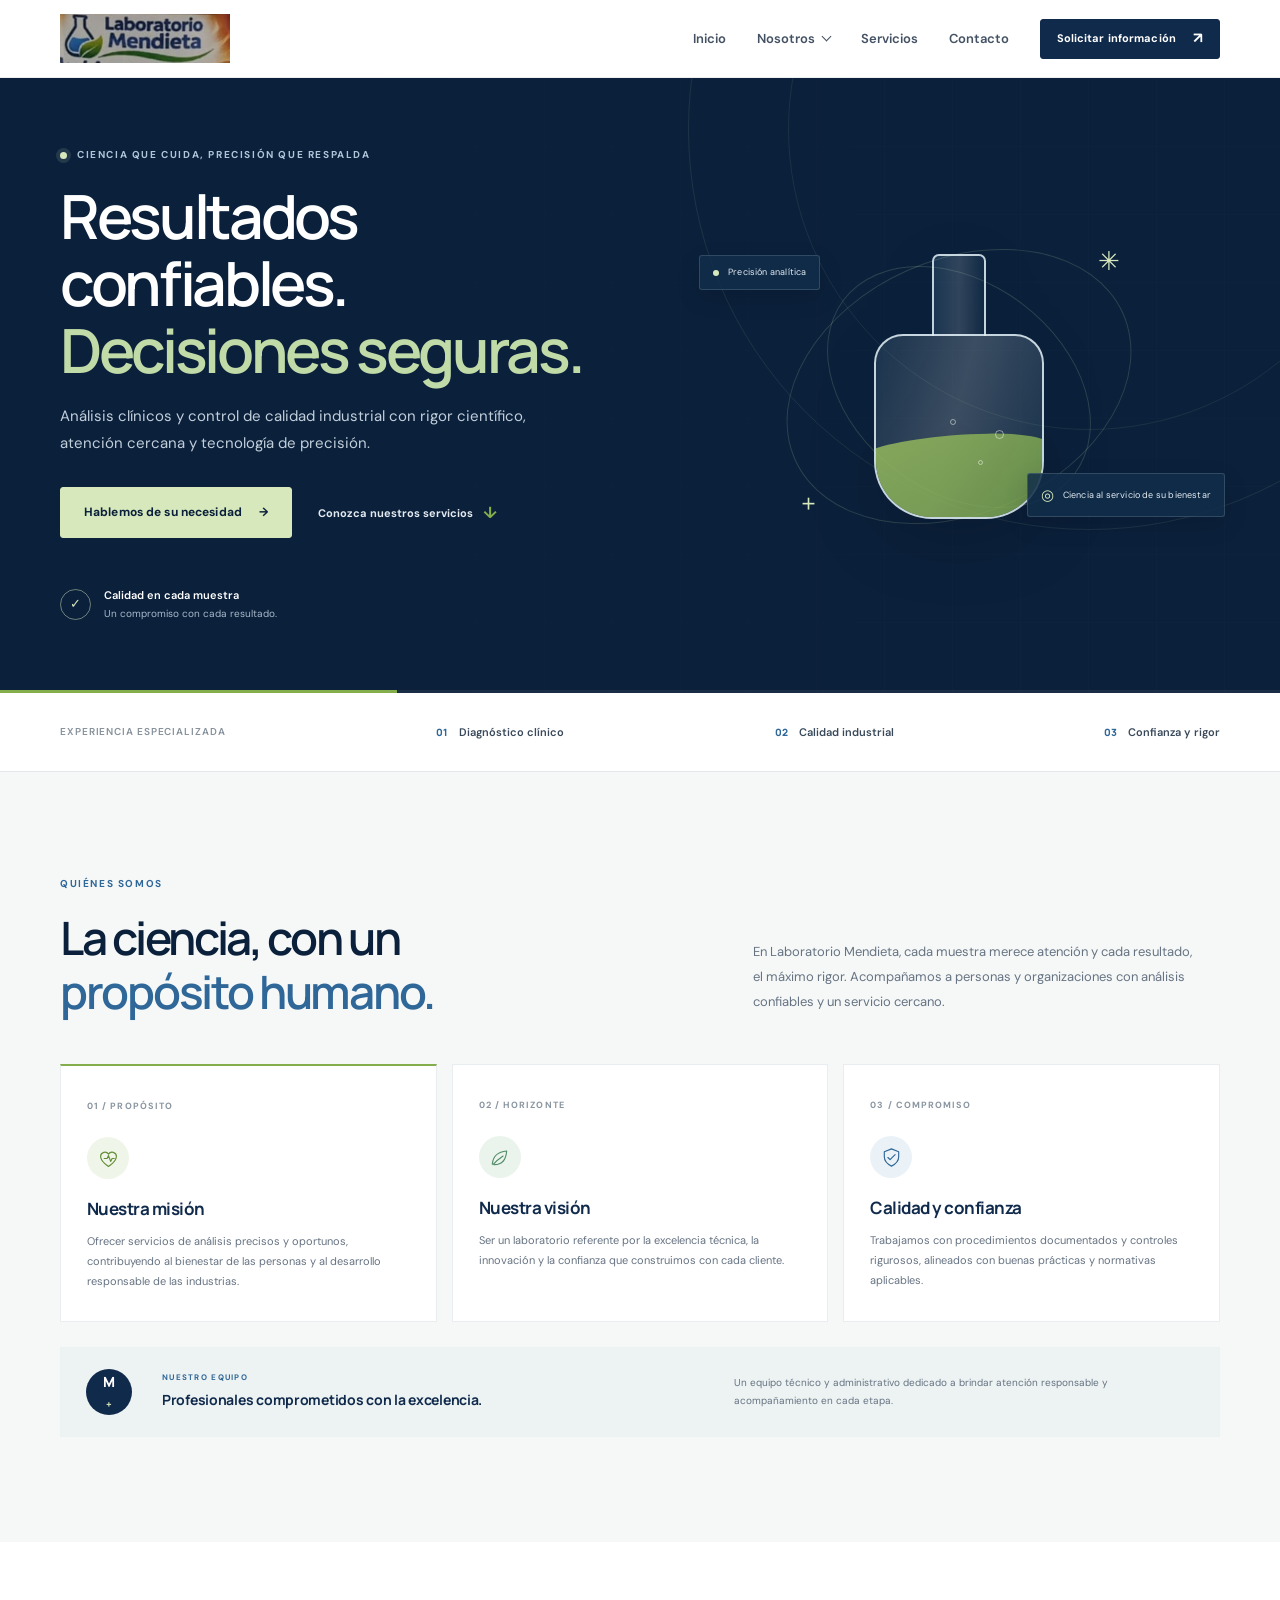
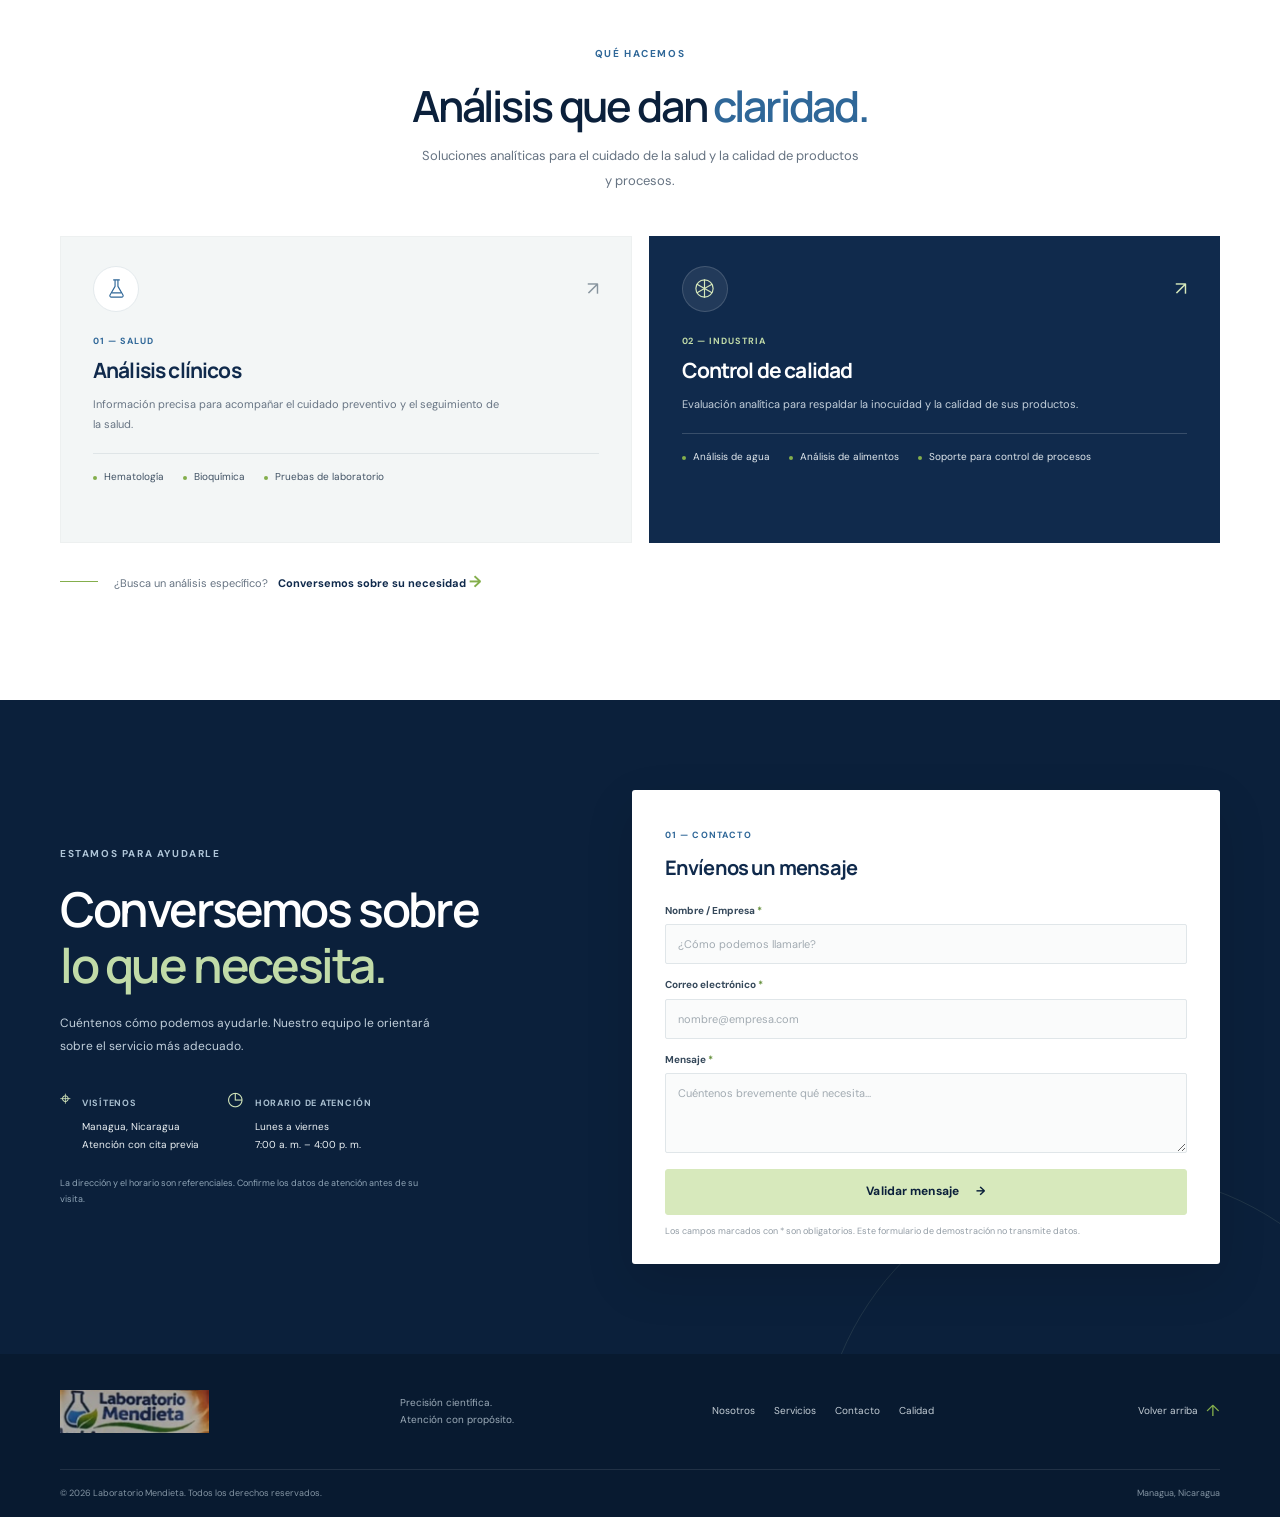
==== index.html @ 267856b9 "first commit" ====
<!doctype html>
<html lang="es">
<head>
  <meta charset="utf-8">
  <meta name="viewport" content="width=device-width, initial-scale=1">
  <meta name="theme-color" content="#102a4c">
  <meta name="description" content="Laboratorio Mendieta: análisis clínicos y control de calidad industrial con precisión, experiencia y compromiso.">
  <title>Laboratorio Mendieta | Precisión que inspira confianza</title>
  <link rel="preconnect" href="https://fonts.googleapis.com">
  <link rel="preconnect" href="https://fonts.gstatic.com" crossorigin>
  <link href="https://fonts.googleapis.com/css2?family=DM+Sans:wght@400;500;600;700&family=Manrope:wght@400;500;600;700;800&display=swap" rel="stylesheet">
  <link rel="stylesheet" href="styles.css">
  <script src="app.js" defer></script>
</head>
<body>
  <a class="skip-link" href="#contenido">Saltar al contenido</a>

  <header class="site-header">
    <div class="container header-inner">
      <a class="brand" href="#inicio" aria-label="Laboratorio Mendieta, ir al inicio">
        <img src="images/Logotipo.png" alt="Logotipo del Laboratorio Mendieta">
      </a>

      <button class="menu-toggle" type="button" aria-expanded="false" aria-controls="primary-navigation" aria-label="Abrir menú de navegación">
        <span></span><span></span><span></span>
      </button>

      <nav class="primary-navigation" id="primary-navigation" aria-label="Navegación principal">
        <a class="nav-link" href="#inicio">Inicio</a>
        <div class="nav-dropdown">
          <button class="nav-link dropdown-toggle" type="button" aria-expanded="false" aria-controls="about-menu">
            Nosotros <span class="chevron" aria-hidden="true"></span>
          </button>
          <div class="dropdown-menu" id="about-menu">
            <a href="#mision">Misión, visión y valores</a>
            <a href="#equipo">Autoridades y equipo</a>
            <a href="#especialidades">Especialidades y análisis</a>
            <a href="#calidad">Certificaciones y calidad</a>
          </div>
        </div>
        <a class="nav-link" href="#servicios">Servicios</a>
        <a class="nav-link" href="#contacto">Contacto</a>
        <a class="button button-small nav-cta" href="#contacto">Solicitar información <span aria-hidden="true">↗</span></a>
      </nav>
    </div>
  </header>

  <main id="contenido">
    <section class="hero" id="inicio" aria-labelledby="hero-title">
      <div class="hero-grid-pattern" aria-hidden="true"></div>
      <div class="container hero-layout">
        <div class="hero-copy">
          <p class="eyebrow eyebrow-light"><span class="eyebrow-dot"></span> Ciencia que cuida, precisión que respalda</p>
          <h1 id="hero-title">Resultados confiables.<br><span>Decisiones seguras.</span></h1>
          <p class="hero-description">Análisis clínicos y control de calidad industrial con rigor científico, atención cercana y tecnología de precisión.</p>
          <div class="hero-actions">
            <a class="button button-accent" href="#contacto">Hablemos de su necesidad <span aria-hidden="true">→</span></a>
            <a class="text-link text-link-light" href="#servicios">Conozca nuestros servicios <span aria-hidden="true">↓</span></a>
          </div>
          <div class="hero-proof">
            <span class="proof-mark" aria-hidden="true">✓</span>
            <p><strong>Calidad en cada muestra</strong><br>Un compromiso con cada resultado.</p>
          </div>
        </div>

        <div class="hero-visual" aria-label="Ilustración de análisis de laboratorio">
          <div class="visual-orbit orbit-one"></div>
          <div class="visual-orbit orbit-two"></div>
          <div class="visual-glass">
            <div class="glass-neck"></div>
            <div class="glass-body"><div class="glass-liquid"></div><span class="glass-bubble bubble-one"></span><span class="glass-bubble bubble-two"></span><span class="glass-bubble bubble-three"></span></div>
          </div>
          <div class="visual-spark spark-one">✳</div>
          <div class="visual-spark spark-two">+</div>
          <div class="visual-label label-top"><span class="label-dot"></span> Precisión analítica</div>
          <div class="visual-label label-bottom"><span class="label-icon">◎</span> Ciencia al servicio de su bienestar</div>
        </div>
      </div>
      <div class="hero-bottom-line" aria-hidden="true"><span></span></div>
    </section>

    <section class="trust-strip" aria-label="Áreas de experiencia">
      <div class="container trust-inner">
        <p>Experiencia especializada</p>
        <div><span class="trust-icon">01</span> Diagnóstico clínico</div>
        <div><span class="trust-icon">02</span> Calidad industrial</div>
        <div><span class="trust-icon">03</span> Confianza y rigor</div>
      </div>
    </section>

    <section class="section about-section" id="nosotros" aria-labelledby="about-title">
      <div class="container">
        <div class="section-heading heading-split">
          <div>
            <p class="eyebrow">Quiénes somos</p>
            <h2 id="about-title">La ciencia, con un<br><span class="text-blue">propósito humano.</span></h2>
          </div>
          <p class="section-intro">En Laboratorio Mendieta, cada muestra merece atención y cada resultado, el máximo rigor. Acompañamos a personas y organizaciones con análisis confiables y un servicio cercano.</p>
        </div>

        <div class="values-grid" id="mision">
          <article class="value-card value-card-featured">
            <span class="card-number">01 / PROPÓSITO</span>
            <div class="card-icon" aria-hidden="true"><svg viewBox="0 0 32 32"><path d="M16 27s-11-6.3-11-14a6 6 0 0 1 11-3 6 6 0 0 1 11 3c0 7.7-11 14-11 14Z"/><path d="M10 16h4l2-4 3 8 2-4h3"/></svg></div>
            <h3>Nuestra misión</h3>
            <p>Ofrecer servicios de análisis precisos y oportunos, contribuyendo al bienestar de las personas y al desarrollo responsable de las industrias.</p>
          </article>
          <article class="value-card">
            <span class="card-number">02 / HORIZONTE</span>
            <div class="card-icon icon-green" aria-hidden="true"><svg viewBox="0 0 32 32"><path d="M6 25c1-10 7-17 20-18-1 13-7 19-17 19"/><path d="M7 26c4-5 8-8 14-12"/></svg></div>
            <h3>Nuestra visión</h3>
            <p>Ser un laboratorio referente por la excelencia técnica, la innovación y la confianza que construimos con cada cliente.</p>
          </article>
          <article class="value-card" id="calidad">
            <span class="card-number">03 / COMPROMISO</span>
            <div class="card-icon icon-blue" aria-hidden="true"><svg viewBox="0 0 32 32"><path d="m16 4 10 4v7c0 6-4 10-10 13C10 25 6 21 6 15V8l10-4Z"/><path d="m11 16 3 3 7-7"/></svg></div>
            <h3>Calidad y confianza</h3>
            <p>Trabajamos con procedimientos documentados y controles rigurosos, alineados con buenas prácticas y normativas aplicables.</p>
          </article>
        </div>

        <div class="team-note" id="equipo">
          <div class="team-symbol" aria-hidden="true">M<span>+</span></div>
          <div>
            <p class="eyebrow">Nuestro equipo</p>
            <h3>Profesionales comprometidos con la excelencia.</h3>
          </div>
          <p>Un equipo técnico y administrativo dedicado a brindar atención responsable y acompañamiento en cada etapa.</p>
        </div>
      </div>
    </section>

    <section class="section services-section" id="servicios" aria-labelledby="services-title">
      <div class="container">
        <div class="section-heading heading-centered">
          <p class="eyebrow">Qué hacemos</p>
          <h2 id="services-title">Análisis que dan <span class="text-blue">claridad.</span></h2>
          <p class="section-intro">Soluciones analíticas para el cuidado de la salud y la calidad de productos y procesos.</p>
        </div>
        <div class="services-grid" id="especialidades">
          <article class="service-card">
            <div class="service-card-top"><span class="service-icon" aria-hidden="true"><svg viewBox="0 0 32 32"><path d="M12 4h8M14 4v9L7 25a2 2 0 0 0 2 3h14a2 2 0 0 0 2-3l-7-12V4"/><path d="M10 22h12"/></svg></span><span class="service-arrow" aria-hidden="true">↗</span></div>
            <p class="service-kicker">01 — Salud</p>
            <h3>Análisis clínicos</h3>
            <p>Información precisa para acompañar el cuidado preventivo y el seguimiento de la salud.</p>
            <ul><li>Hematología</li><li>Bioquímica</li><li>Pruebas de laboratorio</li></ul>
          </article>
          <article class="service-card service-card-dark">
            <div class="service-card-top"><span class="service-icon service-icon-light" aria-hidden="true"><svg viewBox="0 0 32 32"><path d="M16 4v24M5.6 10l20.8 12M5.6 22l20.8-12"/><circle cx="16" cy="16" r="12"/></svg></span><span class="service-arrow" aria-hidden="true">↗</span></div>
            <p class="service-kicker">02 — Industria</p>
            <h3>Control de calidad</h3>
            <p>Evaluación analítica para respaldar la inocuidad y la calidad de sus productos.</p>
            <ul><li>Análisis de agua</li><li>Análisis de alimentos</li><li>Soporte para control de procesos</li></ul>
          </article>
        </div>
        <div class="specialty-note">
          <span class="specialty-line"></span>
          <p>¿Busca un análisis específico? <a href="#contacto">Conversemos sobre su necesidad <span aria-hidden="true">→</span></a></p>
        </div>
      </div>
    </section>

    <section class="contact-section" id="contacto" aria-labelledby="contact-title">
      <div class="container contact-layout">
        <div class="contact-copy">
          <p class="eyebrow eyebrow-light">Estamos para ayudarle</p>
          <h2 id="contact-title">Conversemos sobre<br><span>lo que necesita.</span></h2>
          <p class="contact-lead">Cuéntenos cómo podemos ayudarle. Nuestro equipo le orientará sobre el servicio más adecuado.</p>
          <div class="contact-details">
            <div class="contact-detail">
              <span class="detail-icon" aria-hidden="true">⌖</span>
              <div><span class="detail-label">Visítenos</span><p>Managua, Nicaragua<br>Atención con cita previa</p></div>
            </div>
            <div class="contact-detail">
              <span class="detail-icon" aria-hidden="true">◷</span>
              <div><span class="detail-label">Horario de atención</span><p>Lunes a viernes<br>7:00 a. m. – 4:00 p. m.</p></div>
            </div>
          </div>
          <p class="contact-disclaimer">La dirección y el horario son referenciales. Confirme los datos de atención antes de su visita.</p>
        </div>

        <form class="contact-form" id="contact-form" novalidate>
          <div class="form-heading">
            <span>01 — CONTACTO</span>
            <h3>Envíenos un mensaje</h3>
          </div>
          <div class="form-field">
            <label for="name">Nombre / Empresa <span aria-hidden="true">*</span></label>
            <input id="name" name="name" type="text" autocomplete="name" placeholder="¿Cómo podemos llamarle?" required aria-describedby="name-error">
            <small class="field-error" id="name-error"></small>
          </div>
          <div class="form-field">
            <label for="email">Correo electrónico <span aria-hidden="true">*</span></label>
            <input id="email" name="email" type="email" autocomplete="email" placeholder="nombre@empresa.com" required aria-describedby="email-error">
            <small class="field-error" id="email-error"></small>
          </div>
          <div class="form-field">
            <label for="message">Mensaje <span aria-hidden="true">*</span></label>
            <textarea id="message" name="message" rows="3" placeholder="Cuéntenos brevemente qué necesita..." required aria-describedby="message-error"></textarea>
            <small class="field-error" id="message-error"></small>
          </div>
          <button class="button button-accent form-submit" type="submit">Validar mensaje <span aria-hidden="true">→</span></button>
          <p class="form-status" id="form-status" role="status" aria-live="polite"></p>
          <p class="form-note">Los campos marcados con * son obligatorios. Este formulario de demostración no transmite datos.</p>
        </form>
      </div>
    </section>
  </main>

  <footer class="site-footer">
    <div class="container footer-main">
      <a class="brand footer-brand" href="#inicio" aria-label="Laboratorio Mendieta, ir al inicio">
        <img src="images/Logotipo.png" alt="Laboratorio Mendieta">
      </a>
      <p>Precisión científica.<br>Atención con propósito.</p>
      <nav class="footer-links" aria-label="Enlaces secundarios">
        <a href="#nosotros">Nosotros</a>
        <a href="#servicios">Servicios</a>
        <a href="#contacto">Contacto</a>
        <a href="#calidad">Calidad</a>
      </nav>
      <a class="back-to-top" href="#inicio">Volver arriba <span aria-hidden="true">↑</span></a>
    </div>
    <div class="container footer-bottom">
      <span>© <span id="current-year">2026</span> Laboratorio Mendieta. Todos los derechos reservados.</span>
      <span>Managua, Nicaragua</span>
    </div>
  </footer>
</body>
</html>
---- styles.css ----
:root {
  color-scheme: light;
  --navy: #102a4c;
  --navy-deep: #0b203b;
  --blue: #2f6798;
  --blue-light: #eaf2f8;
  --green: #84ae4c;
  --green-light: #d7e9bc;
  --ink: #1d2b3a;
  --muted: #667382;
  --line: #e1e7eb;
  --paper: #ffffff;
  --off-white: #f6f8f8;
  --font-body: "DM Sans", sans-serif;
  --font-heading: "Manrope", sans-serif;
  --container: 1160px;
}

* { box-sizing: border-box; }
html { scroll-behavior: smooth; scroll-padding-top: 88px; }
body { margin: 0; color: var(--ink); background: var(--paper); font-family: var(--font-body); font-size: 15px; line-height: 1.65; -webkit-font-smoothing: antialiased; }
button, input, textarea { font: inherit; }
a { color: inherit; text-decoration: none; }
button { color: inherit; }
::selection { color: var(--navy-deep); background: var(--green-light); }
.container { width: min(var(--container), calc(100% - 48px)); margin-inline: auto; }
.skip-link { position: fixed; z-index: 20; top: 10px; left: 10px; transform: translateY(-160%); padding: 10px 16px; color: white; background: var(--navy); border-radius: 4px; }
.skip-link:focus { transform: translateY(0); }

.site-header { position: sticky; z-index: 10; top: 0; height: 78px; background: rgba(255,255,255,.97); border-bottom: 1px solid rgba(16,42,76,.08); backdrop-filter: blur(12px); }
.header-inner { height: 100%; display: flex; align-items: center; justify-content: space-between; }
.brand { display: inline-flex; align-items: center; flex-shrink: 0; }
.brand img { display: block; width: auto; max-width: 230px; max-height: 49px; object-fit: contain; }
.primary-navigation { display: flex; align-items: center; gap: 31px; height: 100%; }
.nav-link { position: relative; display: inline-flex; align-items: center; gap: 8px; padding: 8px 0; border: 0; color: #435163; background: transparent; font-size: 13px; font-weight: 600; cursor: pointer; transition: color .2s ease; }
.nav-link:hover, .nav-link:focus-visible { color: var(--blue); }
.chevron { width: 7px; height: 7px; margin-top: -4px; border-right: 1px solid currentColor; border-bottom: 1px solid currentColor; transform: rotate(45deg); transition: transform .2s ease; }
.dropdown-toggle[aria-expanded="true"] .chevron { margin-top: 3px; transform: rotate(225deg); }
.nav-dropdown { position: relative; display: flex; align-items: center; height: 100%; }
.dropdown-menu { position: absolute; top: calc(100% - 7px); left: -20px; display: none; width: 250px; padding: 9px; background: white; border: 1px solid var(--line); border-radius: 7px; box-shadow: 0 16px 38px rgba(13,36,64,.13); }
.nav-dropdown.is-open .dropdown-menu { display: block; animation: dropdown-in .16s ease-out; }
.dropdown-menu a { display: block; padding: 10px 12px; color: #465668; font-size: 12px; border-radius: 4px; transition: color .18s ease, background .18s ease; }
.dropdown-menu a:hover, .dropdown-menu a:focus-visible { color: var(--navy); background: var(--blue-light); }
@keyframes dropdown-in { from { opacity: 0; transform: translateY(-5px); } to { opacity: 1; transform: translateY(0); } }
.button { display: inline-flex; align-items: center; justify-content: center; gap: 17px; min-height: 51px; padding: 0 23px; color: white; background: var(--navy); border: 1px solid var(--navy); border-radius: 3px; font-size: 12px; font-weight: 700; letter-spacing: .01em; transition: background .2s ease, border-color .2s ease, transform .2s ease; cursor: pointer; }
.button:hover { background: var(--blue); border-color: var(--blue); transform: translateY(-1px); }
.button-small { min-height: 40px; padding-inline: 16px; font-size: 11px; }
.button-small span { font-size: 15px; }
.button-accent { color: var(--navy-deep); background: var(--green-light); border-color: var(--green-light); }
.button-accent:hover { color: var(--navy-deep); background: #c5dda2; border-color: #c5dda2; }
.menu-toggle { display: none; }

.hero { position: relative; overflow: hidden; color: white; background: var(--navy-deep); }
.hero::before { position: absolute; top: -350px; right: -210px; width: 800px; height: 800px; border: 1px solid rgba(193,219,168,.10); border-radius: 50%; content: ""; }
.hero::after { position: absolute; top: -250px; right: -110px; width: 600px; height: 600px; border: 1px solid rgba(193,219,168,.09); border-radius: 50%; content: ""; }
.hero-grid-pattern { position: absolute; inset: 0; opacity: .18; background-image: linear-gradient(rgba(255,255,255,.06) 1px, transparent 1px), linear-gradient(90deg, rgba(255,255,255,.06) 1px, transparent 1px); background-size: 68px 68px; mask-image: linear-gradient(90deg, transparent, black 80%); }
.hero-layout { position: relative; z-index: 1; display: grid; grid-template-columns: 1.1fr .9fr; align-items: center; min-height: 572px; padding-block: 70px 67px; }
.hero-copy { max-width: 590px; padding-bottom: 4px; }
.eyebrow { display: flex; align-items: center; gap: 10px; margin: 0 0 20px; color: var(--blue); font-size: 10px; font-weight: 700; letter-spacing: .16em; line-height: 1.4; text-transform: uppercase; }
.eyebrow-light { color: #afc5d8; }
.eyebrow-dot { width: 7px; height: 7px; background: var(--green-light); border-radius: 50%; box-shadow: 0 0 0 4px rgba(215,233,188,.12); }
h1, h2, h3, p { margin-top: 0; }
h1, h2, h3 { font-family: var(--font-heading); }
.hero h1 { margin: 0 0 20px; font-size: clamp(40px, 5vw, 61px); font-weight: 600; letter-spacing: -.055em; line-height: 1.1; }
.hero h1 span { color: #c1dba8; }
.hero-description { max-width: 480px; margin: 0; color: #c1cfdb; font-size: 15px; line-height: 1.8; }
.hero-actions { display: flex; align-items: center; flex-wrap: wrap; gap: 26px; margin-top: 30px; }
.text-link { display: inline-flex; align-items: center; gap: 10px; font-size: 11px; font-weight: 700; }
.text-link-light { color: #e3eaf0; }
.text-link span, .specialty-note a span, .back-to-top span { color: var(--green); font-size: 16px; }
.hero-proof { display: flex; align-items: center; gap: 13px; margin-top: 48px; }
.proof-mark { display: grid; width: 31px; height: 31px; place-items: center; color: var(--green-light); border: 1px solid rgba(215,233,188,.48); border-radius: 50%; font-size: 13px; }
.hero-proof p { margin: 0; color: #a9bac9; font-size: 10px; line-height: 1.7; }
.hero-proof strong { color: white; font-size: 11px; font-weight: 600; }
.hero-visual { position: relative; display: grid; min-height: 405px; place-items: center; }
.visual-orbit { position: absolute; border: 1px solid rgba(193,219,168,.18); border-radius: 50%; transform: rotate(-24deg); }
.orbit-one { width: 360px; height: 255px; }
.orbit-two { width: 290px; height: 210px; transform: rotate(37deg); }
.visual-glass { position: relative; z-index: 1; display: flex; flex-direction: column; align-items: center; filter: drop-shadow(0 18px 34px rgba(0,0,0,.2)); }
.glass-neck { width: 54px; height: 82px; margin-bottom: -2px; border: 2px solid rgba(226,240,246,.85); border-bottom: 0; border-radius: 7px 7px 0 0; background: linear-gradient(90deg, rgba(101,157,191,.18), rgba(226,240,246,.18), rgba(101,157,191,.08)); }
.glass-body { position: relative; overflow: hidden; width: 170px; height: 185px; border: 2px solid rgba(226,240,246,.85); border-radius: 29px 29px 58px 58px; background: linear-gradient(105deg, rgba(141,194,214,.12), rgba(241,250,251,.21) 47%, rgba(114,174,197,.13)); }
.glass-liquid { position: absolute; right: -10px; bottom: -27px; left: -10px; height: 109px; background: linear-gradient(145deg, rgba(147,183,94,.88), rgba(121,165,73,.74)); border-radius: 48% 52% 0 0 / 12% 16% 0 0; transform: rotate(-5deg); }
.glass-bubble { position: absolute; z-index: 1; border: 1px solid rgba(244,251,242,.5); border-radius: 50%; }
.bubble-one { right: 38px; bottom: 78px; width: 9px; height: 9px; }
.bubble-two { right: 59px; bottom: 52px; width: 5px; height: 5px; }
.bubble-three { right: 86px; bottom: 92px; width: 6px; height: 6px; }
.visual-spark { position: absolute; z-index: 2; color: var(--green-light); font-family: var(--font-heading); }
.spark-one { top: 55px; right: 100px; font-size: 26px; }
.spark-two { bottom: 65px; left: 103px; font-size: 26px; }
.visual-label { position: absolute; z-index: 2; display: flex; align-items: center; gap: 9px; padding: 9px 13px; color: #e4edf3; background: rgba(18,46,74,.86); border: 1px solid rgba(214,231,236,.17); border-radius: 3px; font-size: 9px; letter-spacing: .02em; box-shadow: 0 8px 25px rgba(0,0,0,.12); }
.label-top { top: 71px; left: 1px; }
.label-bottom { right: -5px; bottom: 72px; }
.label-dot { width: 6px; height: 6px; background: var(--green-light); border-radius: 50%; }
.label-icon { color: var(--green-light); font-size: 15px; }
.hero-bottom-line { position: absolute; right: 0; bottom: 0; left: 0; height: 3px; background: rgba(255,255,255,.06); }
.hero-bottom-line span { display: block; width: 31%; height: 100%; background: var(--green); }

.trust-strip { background: white; border-bottom: 1px solid var(--line); }
.trust-inner { display: flex; align-items: center; justify-content: space-between; min-height: 78px; gap: 18px; }
.trust-inner > p { margin: 0; color: #86919b; font-size: 10px; font-weight: 600; letter-spacing: .09em; text-transform: uppercase; }
.trust-inner > div { display: flex; align-items: center; gap: 11px; color: #39495a; font-size: 11px; font-weight: 600; }
.trust-icon { color: var(--blue); font-family: var(--font-heading); font-size: 10px; font-weight: 800; }

.section { padding-block: 105px; }
.about-section { background: var(--off-white); }
.section-heading { margin-bottom: 44px; }
.heading-split { display: grid; grid-template-columns: 1fr .75fr; align-items: end; gap: 70px; }
.section-heading h2, .contact-copy h2 { margin: 0; color: var(--navy-deep); font-size: clamp(34px, 4vw, 46px); font-weight: 600; letter-spacing: -.05em; line-height: 1.18; }
.text-blue { color: var(--blue); }
.section-intro { max-width: 445px; margin: 0 0 5px; color: var(--muted); font-size: 13px; line-height: 1.9; }
.values-grid { display: grid; grid-template-columns: repeat(3, 1fr); gap: 15px; }
.value-card { min-height: 258px; padding: 26px 26px 25px; background: white; border: 1px solid #e8edef; transition: transform .2s ease, box-shadow .2s ease; }
.value-card:hover { transform: translateY(-4px); box-shadow: 0 15px 35px rgba(25,48,70,.07); }
.value-card-featured { border-top: 2px solid var(--green); }
.card-number { color: #8995a0; font-size: 9px; font-weight: 700; letter-spacing: .12em; }
.card-icon { display: grid; width: 42px; height: 42px; margin: 21px 0 16px; place-items: center; color: #638e36; background: #f0f5e9; border-radius: 50%; }
.card-icon svg, .service-icon svg { width: 23px; height: 23px; fill: none; stroke: currentColor; stroke-linecap: round; stroke-linejoin: round; stroke-width: 1.6; }
.icon-green { color: #528b68; background: #eaf4ed; }
.icon-blue { color: var(--blue); background: var(--blue-light); }
.value-card h3 { margin: 0 0 9px; color: var(--navy); font-size: 17px; font-weight: 700; letter-spacing: -.03em; }
.value-card p { margin: 0; color: var(--muted); font-size: 11px; line-height: 1.8; }
.team-note { display: grid; grid-template-columns: 55px 1.2fr 1fr; align-items: center; gap: 21px; margin-top: 25px; padding: 22px 26px; background: #edf2f2; }
.team-symbol { display: grid; width: 46px; height: 46px; place-items: center; color: white; background: var(--navy); border-radius: 50%; font-family: var(--font-heading); font-size: 14px; font-weight: 800; }
.team-symbol span { color: var(--green-light); font-size: 10px; }
.team-note .eyebrow { margin-bottom: 4px; font-size: 8px; }
.team-note h3 { margin: 0; color: var(--navy); font-size: 14px; font-weight: 700; letter-spacing: -.02em; }
.team-note > p { margin: 0; color: var(--muted); font-size: 10px; line-height: 1.75; }

.services-section { background: white; }
.heading-centered { margin-bottom: 42px; text-align: center; }
.heading-centered .eyebrow { justify-content: center; }
.heading-centered h2 { font-size: clamp(32px, 4vw, 43px); }
.heading-centered .section-intro { margin: 13px auto 0; }
.services-grid { display: grid; grid-template-columns: repeat(2, 1fr); gap: 17px; }
.service-card { min-height: 307px; padding: 29px 32px 27px; background: #f3f6f6; border: 1px solid #edf0f0; }
.service-card-dark { color: white; background: var(--navy); border-color: var(--navy); }
.service-card-top { display: flex; align-items: center; justify-content: space-between; }
.service-icon { display: grid; width: 46px; height: 46px; place-items: center; color: var(--blue); background: white; border: 1px solid #e4eaed; border-radius: 50%; }
.service-icon-light { color: var(--green-light); background: rgba(255,255,255,.08); border-color: rgba(255,255,255,.15); }
.service-arrow { color: #87949e; font-size: 19px; }
.service-card-dark .service-arrow { color: var(--green-light); }
.service-kicker { margin: 22px 0 5px; color: var(--blue); font-size: 9px; font-weight: 700; letter-spacing: .11em; text-transform: uppercase; }
.service-card-dark .service-kicker { color: #c1dba8; }
.service-card h3 { margin: 0 0 7px; color: var(--navy); font-size: 21px; font-weight: 700; letter-spacing: -.04em; }
.service-card-dark h3 { color: white; }
.service-card > p:not(.service-kicker) { max-width: 410px; margin: 0; color: #687584; font-size: 11px; line-height: 1.8; }
.service-card-dark > p:not(.service-kicker) { color: #c3cfda; }
.service-card ul { display: flex; flex-wrap: wrap; gap: 7px 19px; margin: 18px 0 0; padding: 15px 0 0; border-top: 1px solid #dfe5e7; list-style: none; }
.service-card-dark ul { border-color: rgba(255,255,255,.17); }
.service-card li { position: relative; padding-left: 11px; color: #415264; font-size: 10px; }
.service-card-dark li { color: #e1e8ed; }
.service-card li::before { position: absolute; top: 7px; left: 0; width: 4px; height: 4px; background: var(--green); border-radius: 50%; content: ""; }
.specialty-note { display: flex; align-items: center; gap: 16px; margin-top: 26px; }
.specialty-line { width: 38px; height: 1px; background: var(--green); }
.specialty-note p { margin: 0; color: var(--muted); font-size: 11px; }
.specialty-note a { margin-left: 7px; color: var(--navy); font-weight: 700; }

.contact-section { position: relative; overflow: hidden; padding-block: 90px; color: white; background: var(--navy-deep); }
.contact-section::after { position: absolute; right: -130px; bottom: -410px; width: 590px; height: 590px; border: 1px solid rgba(215,233,188,.1); border-radius: 50%; content: ""; }
.contact-layout { position: relative; z-index: 1; display: grid; grid-template-columns: .9fr 1.1fr; align-items: center; gap: 90px; }
.contact-copy h2 { color: white; font-size: clamp(35px, 4vw, 48px); }
.contact-copy h2 span { color: #c1dba8; }
.contact-lead { max-width: 390px; margin: 18px 0 31px; color: #c1cfdb; font-size: 12px; line-height: 1.9; }
.contact-details { display: flex; gap: 28px; }
.contact-detail { display: flex; align-items: flex-start; gap: 11px; }
.detail-icon { color: var(--green-light); font-size: 19px; line-height: 1; }
.detail-label { color: #a9bfd0; font-size: 9px; font-weight: 700; letter-spacing: .08em; text-transform: uppercase; }
.contact-detail p { margin: 5px 0 0; color: #edf2f5; font-size: 10px; line-height: 1.8; }
.contact-disclaimer { max-width: 370px; margin: 22px 0 0; color: #8fa4b6; font-size: 9px; line-height: 1.7; }
.contact-form { padding: 31px 33px 25px; color: var(--ink); background: white; border-radius: 3px; box-shadow: 0 18px 50px rgba(0,0,0,.12); }
.form-heading { margin-bottom: 19px; }
.form-heading > span { color: var(--blue); font-size: 9px; font-weight: 700; letter-spacing: .13em; }
.form-heading h3 { margin: 5px 0 0; color: var(--navy); font-size: 20px; font-weight: 700; letter-spacing: -.04em; }
.form-field { margin-bottom: 13px; }
.form-field label { display: block; margin-bottom: 5px; color: #35485a; font-size: 10px; font-weight: 700; }
.form-field label span { color: #628e38; }
.form-field input, .form-field textarea { display: block; width: 100%; padding: 10px 12px; color: var(--ink); background: #fafbfb; border: 1px solid #e0e6e9; border-radius: 2px; outline: none; font-size: 11px; transition: border-color .18s ease, box-shadow .18s ease; }
.form-field input { height: 40px; }
.form-field textarea { min-height: 80px; resize: vertical; }
.form-field input::placeholder, .form-field textarea::placeholder { color: #a2abb2; }
.form-field input:focus, .form-field textarea:focus { border-color: var(--blue); box-shadow: 0 0 0 3px rgba(47,103,152,.1); }
.form-field [aria-invalid="true"] { border-color: #b94a48; }
.field-error { display: block; min-height: 0; margin-top: 3px; color: #a53836; font-size: 10px; }
.field-error:not(:empty) { min-height: 14px; }
.form-submit { width: 100%; min-height: 46px; margin-top: 3px; }
.form-status { min-height: 0; margin: 0; color: #3e6e36; font-size: 11px; font-weight: 600; }
.form-status:not(:empty) { margin-top: 11px; }
.form-status.is-error { color: #a53836; }
.form-note { margin: 9px 0 0; color: #929ca5; font-size: 9px; line-height: 1.6; }

.site-footer { color: white; background: #081a30; }
.footer-main { display: grid; grid-template-columns: 1.1fr 1fr 1.4fr auto; align-items: center; gap: 24px; min-height: 115px; }
.footer-brand img { max-height: 43px; }
.footer-main > p { margin: 0; color: #9cabb8; font-size: 10px; line-height: 1.7; }
.footer-links { display: flex; flex-wrap: wrap; gap: 19px; }
.footer-links a, .back-to-top { color: #c3cdd5; font-size: 10px; transition: color .18s ease; }
.footer-links a:hover, .back-to-top:hover { color: white; }
.back-to-top { display: inline-flex; gap: 8px; align-items: center; white-space: nowrap; }
.footer-bottom { display: flex; align-items: center; justify-content: space-between; min-height: 48px; color: #8394a3; border-top: 1px solid rgba(255,255,255,.1); font-size: 9px; }

:focus-visible { outline: 2px solid var(--green); outline-offset: 4px; }

@media (max-width: 900px) {
  .container { width: min(var(--container), calc(100% - 40px)); }
  .primary-navigation { gap: 19px; }
  .hero-layout { grid-template-columns: 1.1fr .9fr; min-height: 525px; }
  .hero-visual { transform: scale(.88); }
  .contact-layout { gap: 45px; }
  .contact-details { flex-direction: column; gap: 17px; }
  .footer-main { grid-template-columns: 1fr 1fr 1.4fr; }
  .back-to-top { display: none; }
}

@media (max-width: 700px) {
  html { scroll-padding-top: 70px; }
  .container { width: calc(100% - 38px); }
  .site-header { height: 68px; }
  .brand img { max-width: 190px; max-height: 43px; }
  .menu-toggle { position: relative; z-index: 12; display: flex; width: 42px; height: 42px; flex-direction: column; align-items: center; justify-content: center; gap: 5px; padding: 0; background: white; border: 1px solid var(--line); border-radius: 3px; cursor: pointer; }
  .menu-toggle span { display: block; width: 18px; height: 2px; background: var(--navy); transition: transform .2s ease, opacity .2s ease; }
  .menu-toggle[aria-expanded="true"] span:first-child { transform: translateY(7px) rotate(45deg); }
  .menu-toggle[aria-expanded="true"] span:nth-child(2) { opacity: 0; }
  .menu-toggle[aria-expanded="true"] span:last-child { transform: translateY(-7px) rotate(-45deg); }
  .primary-navigation { position: absolute; top: 67px; right: 0; left: 0; display: flex; height: auto; max-height: 0; flex-direction: column; align-items: stretch; gap: 0; overflow: hidden; padding-inline: 20px; background: white; border-bottom: 0 solid var(--line); box-shadow: 0 18px 24px rgba(16,42,76,.08); visibility: hidden; transition: max-height .28s ease, padding .28s ease, visibility .28s ease; }
  .primary-navigation.is-open { max-height: 520px; padding-block: 11px 19px; border-bottom-width: 1px; visibility: visible; }
  .nav-link { width: 100%; min-height: 44px; justify-content: space-between; border-bottom: 1px solid #eff2f3; font-size: 13px; }
  .nav-dropdown { display: block; height: auto; }
  .dropdown-menu { position: static; width: 100%; padding: 4px 0 8px 13px; border: 0; border-radius: 0; box-shadow: none; }
  .dropdown-menu a { padding: 9px 11px; font-size: 12px; }
  .nav-cta { margin-top: 13px; }
  .hero-layout { grid-template-columns: 1fr; min-height: auto; padding-block: 67px 39px; }
  .hero-copy { max-width: none; }
  .hero h1 { font-size: clamp(39px, 10.3vw, 54px); }
  .hero-description { max-width: 440px; font-size: 13px; }
  .hero-actions { align-items: flex-start; gap: 18px; }
  .hero-proof { margin-top: 29px; }
  .hero-visual { min-height: 335px; margin-top: 1px; transform: scale(.83); }
  .label-top { left: 2%; }
  .label-bottom { right: 0; }
  .trust-inner { display: grid; grid-template-columns: 1fr 1fr; justify-content: start; gap: 17px 9px; padding-block: 19px; }
  .trust-inner > p { grid-column: 1 / -1; margin-bottom: 2px; }
  .trust-inner > div { gap: 8px; font-size: 10px; }
  .section { padding-block: 72px; }
  .heading-split { grid-template-columns: 1fr; gap: 16px; }
  .section-heading { margin-bottom: 29px; }
  .section-heading h2, .contact-copy h2 { font-size: 36px; }
  .section-intro { font-size: 12px; }
  .values-grid { grid-template-columns: 1fr; gap: 11px; }
  .value-card { min-height: 0; padding: 23px; }
  .card-icon { margin-block: 16px 13px; }
  .team-note { grid-template-columns: 48px 1fr; gap: 10px 15px; padding: 18px; }
  .team-note > p { grid-column: 2; }
  .services-grid { grid-template-columns: 1fr; gap: 12px; }
  .service-card { min-height: 0; padding: 24px; }
  .heading-centered { margin-bottom: 27px; }
  .heading-centered h2 { font-size: 34px; }
  .specialty-note { align-items: flex-start; gap: 10px; }
  .specialty-line { flex: 0 0 23px; margin-top: 10px; }
  .specialty-note p { font-size: 10px; }
  .specialty-note a { display: inline-block; margin: 4px 0 0; }
  .contact-section { padding-block: 68px; }
  .contact-layout { grid-template-columns: 1fr; gap: 31px; }
  .contact-lead { margin-block: 15px 23px; }
  .contact-details { flex-direction: row; flex-wrap: wrap; gap: 18px 26px; }
  .contact-form { padding: 25px 21px 20px; }
  .footer-main { grid-template-columns: 1fr 1fr; gap: 16px; padding-block: 25px; }
  .footer-links { grid-column: 1 / -1; gap: 16px; }
  .footer-bottom { align-items: flex-start; flex-direction: column; justify-content: center; gap: 3px; padding-block: 12px; }
}

@media (max-width: 380px) {
  .hero-actions { flex-direction: column; }
  .hero-actions .button { width: 100%; }
  .hero-visual { margin-inline: -15px; transform: scale(.75); }
  .contact-details { flex-direction: column; }
  .footer-main { grid-template-columns: 1fr; }
  .footer-links { grid-column: auto; }
}

@media (prefers-reduced-motion: reduce) {
  *, *::before, *::after { scroll-behavior: auto !important; animation-duration: .01ms !important; animation-iteration-count: 1 !important; transition-duration: .01ms !important; }
}
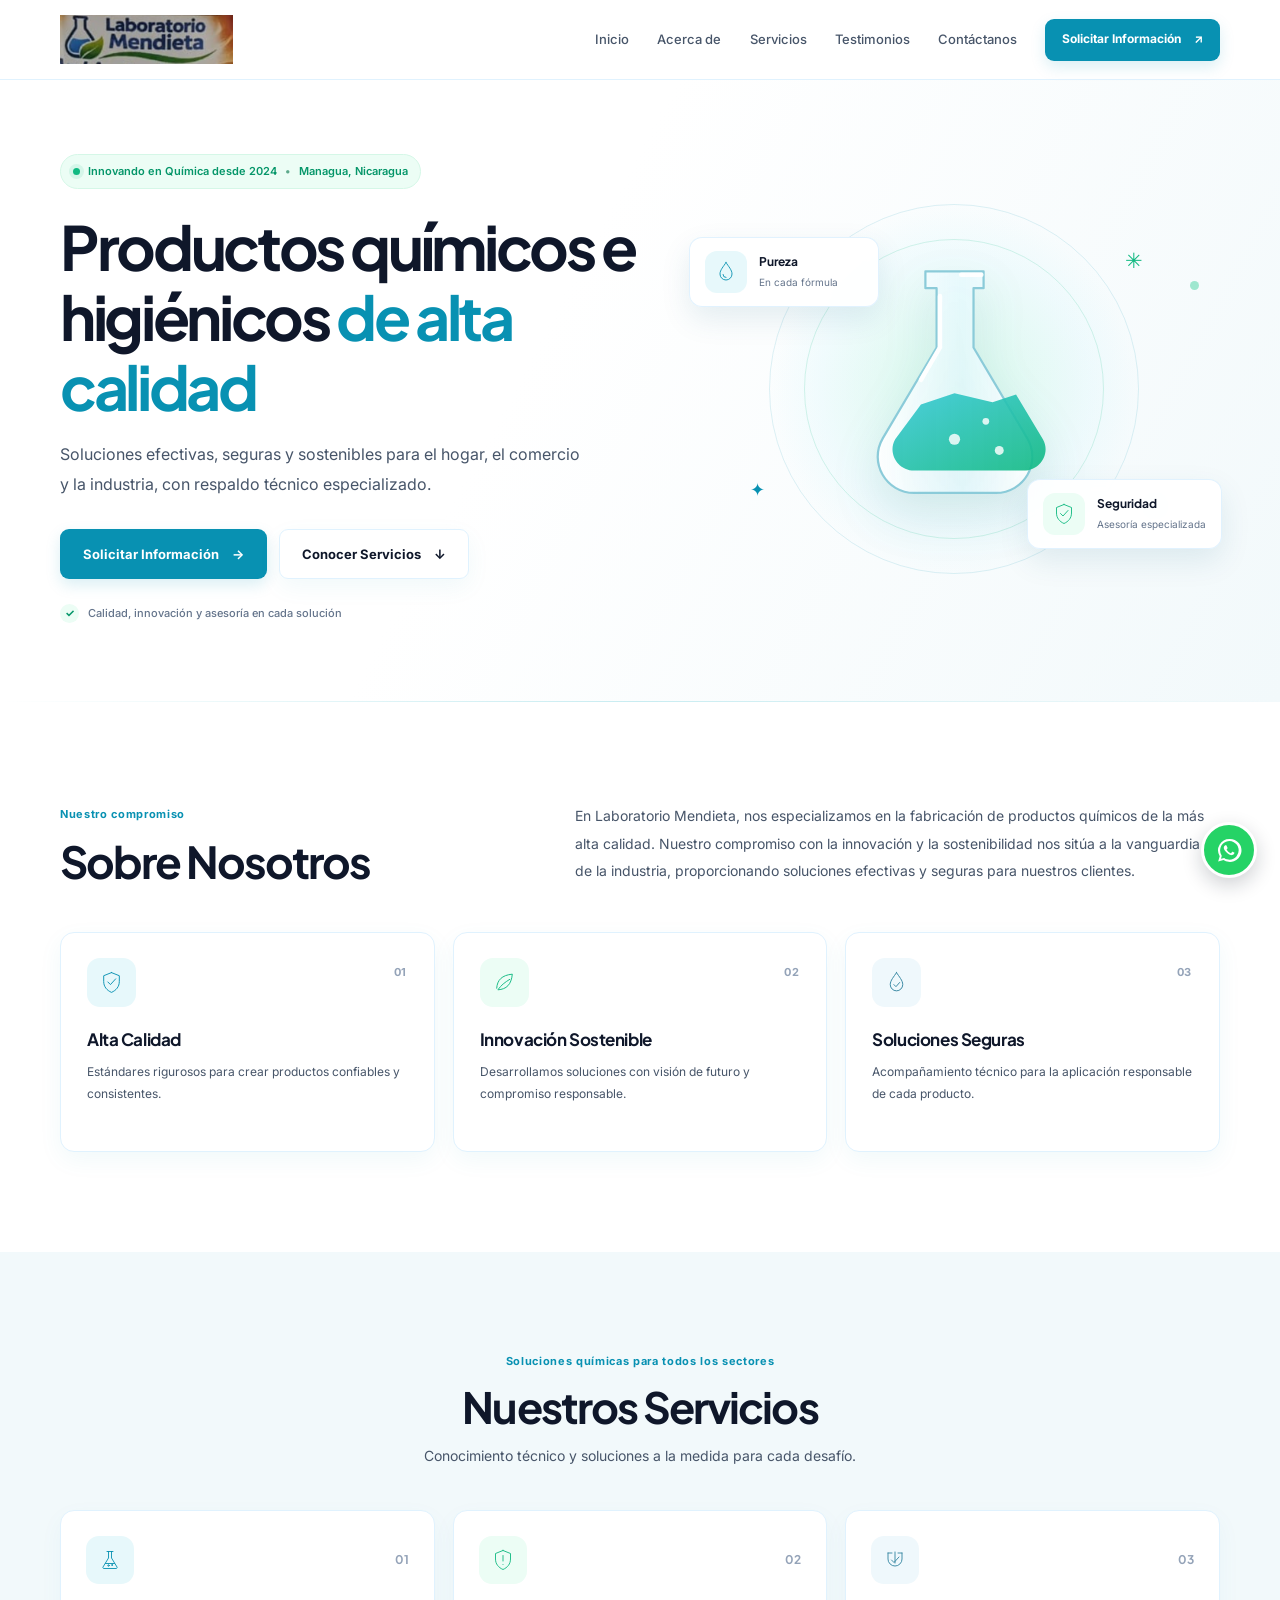
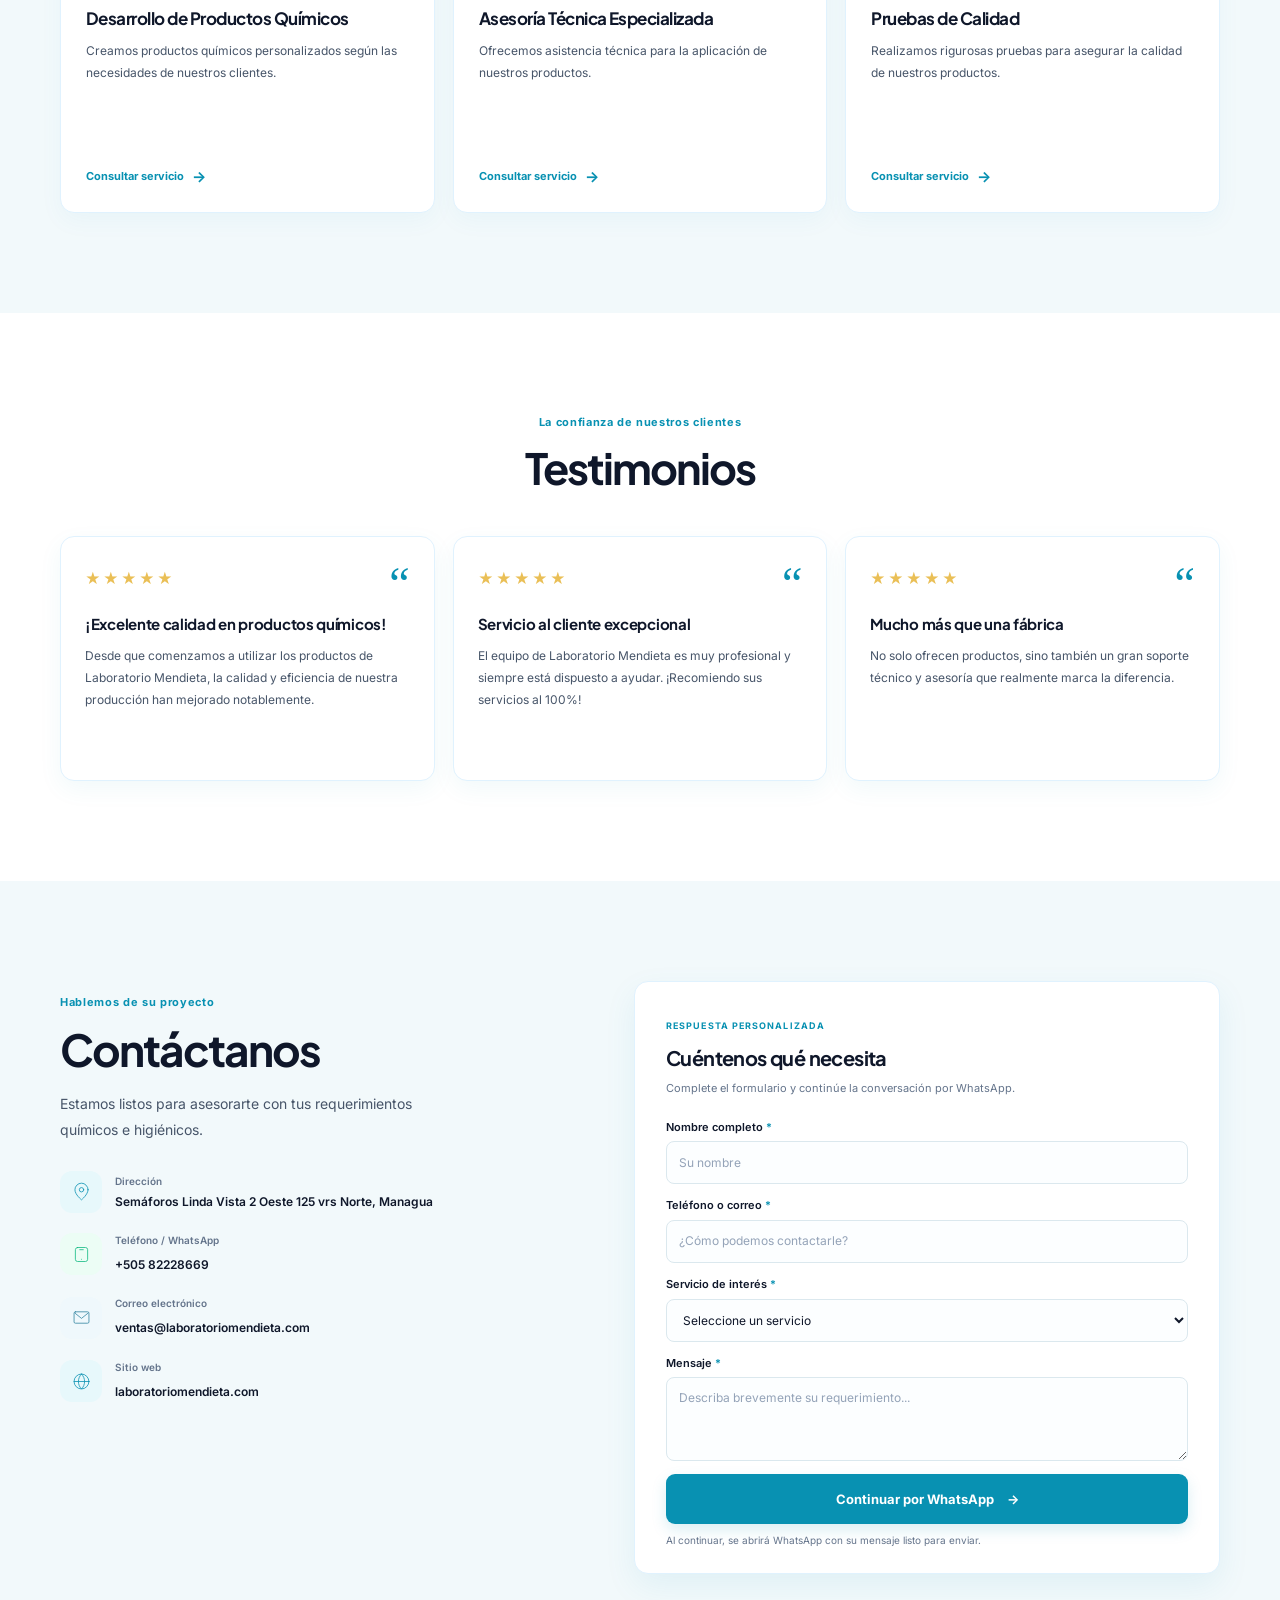
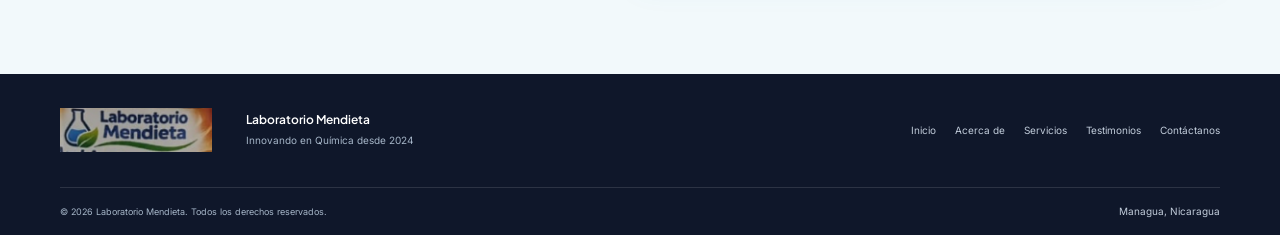
==== commit b52c8848: "Nuevo diseño higiénico y amigable" ====
--- a/index.html
+++ b/index.html
@@ -3,12 +3,12 @@
 <head>
   <meta charset="utf-8">
   <meta name="viewport" content="width=device-width, initial-scale=1">
-  <meta name="theme-color" content="#102a4c">
-  <meta name="description" content="Laboratorio Mendieta: análisis clínicos y control de calidad industrial con precisión, experiencia y compromiso.">
-  <title>Laboratorio Mendieta | Precisión que inspira confianza</title>
+  <meta name="theme-color" content="#ffffff">
+  <meta name="description" content="Fabricación de productos químicos e higiénicos de alta calidad, desarrollo de fórmulas personalizadas, asesoría técnica y pruebas de calidad en Managua, Nicaragua.">
+  <title>Laboratorio Mendieta | Productos Químicos e Higiénicos en Managua</title>
   <link rel="preconnect" href="https://fonts.googleapis.com">
   <link rel="preconnect" href="https://fonts.gstatic.com" crossorigin>
-  <link href="https://fonts.googleapis.com/css2?family=DM+Sans:wght@400;500;600;700&family=Manrope:wght@400;500;600;700;800&display=swap" rel="stylesheet">
+  <link href="https://fonts.googleapis.com/css2?family=Inter:wght@400;500;600;700&family=Plus+Jakarta+Sans:wght@400;500;600;700;800&display=swap" rel="stylesheet">
   <link rel="stylesheet" href="styles.css">
   <script src="app.js" defer></script>
 </head>
@@ -17,191 +17,237 @@
 
   <header class="site-header">
     <div class="container header-inner">
-      <a class="brand" href="#inicio" aria-label="Laboratorio Mendieta, ir al inicio">
-        <img src="images/Logotipo.png" alt="Logotipo del Laboratorio Mendieta">
+      <a class="brand" href="#inicio" aria-label="Laboratorio Mendieta, inicio">
+        <img src="images/Logotipo.png" alt="Logotipo de Laboratorio Mendieta">
       </a>
-
       <button class="menu-toggle" type="button" aria-expanded="false" aria-controls="primary-navigation" aria-label="Abrir menú de navegación">
         <span></span><span></span><span></span>
       </button>
-
       <nav class="primary-navigation" id="primary-navigation" aria-label="Navegación principal">
         <a class="nav-link" href="#inicio">Inicio</a>
-        <div class="nav-dropdown">
-          <button class="nav-link dropdown-toggle" type="button" aria-expanded="false" aria-controls="about-menu">
-            Nosotros <span class="chevron" aria-hidden="true"></span>
-          </button>
-          <div class="dropdown-menu" id="about-menu">
-            <a href="#mision">Misión, visión y valores</a>
-            <a href="#equipo">Autoridades y equipo</a>
-            <a href="#especialidades">Especialidades y análisis</a>
-            <a href="#calidad">Certificaciones y calidad</a>
-          </div>
-        </div>
+        <a class="nav-link" href="#acerca">Acerca de</a>
         <a class="nav-link" href="#servicios">Servicios</a>
-        <a class="nav-link" href="#contacto">Contacto</a>
-        <a class="button button-small nav-cta" href="#contacto">Solicitar información <span aria-hidden="true">↗</span></a>
+        <a class="nav-link" href="#testimonios">Testimonios</a>
+        <a class="nav-link" href="#contacto">Contáctanos</a>
+        <a class="button button-primary nav-cta" href="#contacto">Solicitar Información <span aria-hidden="true">↗</span></a>
       </nav>
     </div>
   </header>
 
   <main id="contenido">
     <section class="hero" id="inicio" aria-labelledby="hero-title">
-      <div class="hero-grid-pattern" aria-hidden="true"></div>
       <div class="container hero-layout">
         <div class="hero-copy">
-          <p class="eyebrow eyebrow-light"><span class="eyebrow-dot"></span> Ciencia que cuida, precisión que respalda</p>
-          <h1 id="hero-title">Resultados confiables.<br><span>Decisiones seguras.</span></h1>
-          <p class="hero-description">Análisis clínicos y control de calidad industrial con rigor científico, atención cercana y tecnología de precisión.</p>
+          <p class="hero-badge"><span class="badge-dot" aria-hidden="true"></span> Innovando en Química desde 2024 <span class="badge-separator">•</span> Managua, Nicaragua</p>
+          <h1 id="hero-title">Productos químicos e higiénicos <span>de alta calidad</span></h1>
+          <p class="hero-description">Soluciones efectivas, seguras y sostenibles para el hogar, el comercio y la industria, con respaldo técnico especializado.</p>
           <div class="hero-actions">
-            <a class="button button-accent" href="#contacto">Hablemos de su necesidad <span aria-hidden="true">→</span></a>
-            <a class="text-link text-link-light" href="#servicios">Conozca nuestros servicios <span aria-hidden="true">↓</span></a>
-          </div>
-          <div class="hero-proof">
-            <span class="proof-mark" aria-hidden="true">✓</span>
-            <p><strong>Calidad en cada muestra</strong><br>Un compromiso con cada resultado.</p>
-          </div>
-        </div>
-
-        <div class="hero-visual" aria-label="Ilustración de análisis de laboratorio">
-          <div class="visual-orbit orbit-one"></div>
-          <div class="visual-orbit orbit-two"></div>
-          <div class="visual-glass">
-            <div class="glass-neck"></div>
-            <div class="glass-body"><div class="glass-liquid"></div><span class="glass-bubble bubble-one"></span><span class="glass-bubble bubble-two"></span><span class="glass-bubble bubble-three"></span></div>
-          </div>
-          <div class="visual-spark spark-one">✳</div>
-          <div class="visual-spark spark-two">+</div>
-          <div class="visual-label label-top"><span class="label-dot"></span> Precisión analítica</div>
-          <div class="visual-label label-bottom"><span class="label-icon">◎</span> Ciencia al servicio de su bienestar</div>
-        </div>
-      </div>
-      <div class="hero-bottom-line" aria-hidden="true"><span></span></div>
-    </section>
-
-    <section class="trust-strip" aria-label="Áreas de experiencia">
-      <div class="container trust-inner">
-        <p>Experiencia especializada</p>
-        <div><span class="trust-icon">01</span> Diagnóstico clínico</div>
-        <div><span class="trust-icon">02</span> Calidad industrial</div>
-        <div><span class="trust-icon">03</span> Confianza y rigor</div>
-      </div>
-    </section>
-
-    <section class="section about-section" id="nosotros" aria-labelledby="about-title">
+            <a class="button button-primary" href="#contacto">Solicitar Información <span aria-hidden="true">→</span></a>
+            <a class="button button-secondary" href="#servicios">Conocer Servicios <span aria-hidden="true">↓</span></a>
+          </div>
+          <div class="hero-trust"><span class="trust-check" aria-hidden="true">✓</span> Calidad, innovación y asesoría en cada solución</div>
+        </div>
+
+        <div class="hero-art" role="img" aria-label="Ilustración de productos químicos, higiene y seguridad">
+          <div class="art-glow"></div>
+          <div class="art-circle circle-back"></div>
+          <div class="art-circle circle-front"></div>
+          <div class="art-card card-purity">
+            <span class="floating-icon icon-aqua">
+              <svg viewBox="0 0 48 48" aria-hidden="true"><path d="M24 5C19 13 12 20 12 28a12 12 0 0 0 24 0C36 20 29 13 24 5Z"/><path d="M18 29a6 6 0 0 0 6 6"/></svg>
+            </span>
+            <span><strong>Pureza</strong><small>En cada fórmula</small></span>
+          </div>
+          <div class="flask-illustration">
+            <svg viewBox="0 0 210 250" aria-hidden="true">
+              <defs>
+                <linearGradient id="glass" x1="0" x2="1">
+                  <stop offset="0" stop-color="#fff" stop-opacity=".92"/>
+                  <stop offset=".55" stop-color="#e7faff" stop-opacity=".72"/>
+                  <stop offset="1" stop-color="#fff" stop-opacity=".92"/>
+                </linearGradient>
+                <linearGradient id="liquid" x1="0" x2="1" y1="0" y2="1">
+                  <stop offset="0" stop-color="#38c9d7"/>
+                  <stop offset="1" stop-color="#10b981"/>
+                </linearGradient>
+              </defs>
+              <path class="flask-glass" d="M79 20h52v15h-9v53l48 81c13 22-3 49-28 49H69c-25 0-41-27-28-49l48-81V35h-10V20Z"/>
+              <path class="flask-liquid" d="m75 139 30-10 34 8 21-7 24 40c7 12-2 28-17 28H69c-15 0-24-16-17-28l23-31Z"/>
+              <path class="flask-highlight" d="M92 42v46l-17 29M111 23h18"/>
+              <circle class="flask-bubble bubble-a" cx="105" cy="170" r="5"/>
+              <circle class="flask-bubble bubble-b" cx="133" cy="154" r="3"/>
+              <circle class="flask-bubble bubble-c" cx="145" cy="180" r="4"/>
+            </svg>
+          </div>
+          <div class="art-card card-safety">
+            <span class="floating-icon icon-mint">
+              <svg viewBox="0 0 48 48" aria-hidden="true"><path d="m24 5 15 6v11c0 10-6 17-15 21C15 39 9 32 9 22V11l15-6Z"/><path d="m17 23 5 5 10-11"/></svg>
+            </span>
+            <span><strong>Seguridad</strong><small>Asesoría especializada</small></span>
+          </div>
+          <span class="art-sparkle sparkle-one" aria-hidden="true">✳</span>
+          <span class="art-sparkle sparkle-two" aria-hidden="true">✦</span>
+          <span class="art-dot dot-one" aria-hidden="true"></span>
+          <span class="art-dot dot-two" aria-hidden="true"></span>
+        </div>
+      </div>
+      <div class="hero-bottom-fade" aria-hidden="true"></div>
+    </section>
+
+    <section class="section about-section" id="acerca" aria-labelledby="about-title">
       <div class="container">
-        <div class="section-heading heading-split">
-          <div>
-            <p class="eyebrow">Quiénes somos</p>
-            <h2 id="about-title">La ciencia, con un<br><span class="text-blue">propósito humano.</span></h2>
-          </div>
-          <p class="section-intro">En Laboratorio Mendieta, cada muestra merece atención y cada resultado, el máximo rigor. Acompañamos a personas y organizaciones con análisis confiables y un servicio cercano.</p>
-        </div>
-
-        <div class="values-grid" id="mision">
-          <article class="value-card value-card-featured">
-            <span class="card-number">01 / PROPÓSITO</span>
-            <div class="card-icon" aria-hidden="true"><svg viewBox="0 0 32 32"><path d="M16 27s-11-6.3-11-14a6 6 0 0 1 11-3 6 6 0 0 1 11 3c0 7.7-11 14-11 14Z"/><path d="M10 16h4l2-4 3 8 2-4h3"/></svg></div>
-            <h3>Nuestra misión</h3>
-            <p>Ofrecer servicios de análisis precisos y oportunos, contribuyendo al bienestar de las personas y al desarrollo responsable de las industrias.</p>
-          </article>
-          <article class="value-card">
-            <span class="card-number">02 / HORIZONTE</span>
-            <div class="card-icon icon-green" aria-hidden="true"><svg viewBox="0 0 32 32"><path d="M6 25c1-10 7-17 20-18-1 13-7 19-17 19"/><path d="M7 26c4-5 8-8 14-12"/></svg></div>
-            <h3>Nuestra visión</h3>
-            <p>Ser un laboratorio referente por la excelencia técnica, la innovación y la confianza que construimos con cada cliente.</p>
-          </article>
-          <article class="value-card" id="calidad">
-            <span class="card-number">03 / COMPROMISO</span>
-            <div class="card-icon icon-blue" aria-hidden="true"><svg viewBox="0 0 32 32"><path d="m16 4 10 4v7c0 6-4 10-10 13C10 25 6 21 6 15V8l10-4Z"/><path d="m11 16 3 3 7-7"/></svg></div>
-            <h3>Calidad y confianza</h3>
-            <p>Trabajamos con procedimientos documentados y controles rigurosos, alineados con buenas prácticas y normativas aplicables.</p>
-          </article>
-        </div>
-
-        <div class="team-note" id="equipo">
-          <div class="team-symbol" aria-hidden="true">M<span>+</span></div>
-          <div>
-            <p class="eyebrow">Nuestro equipo</p>
-            <h3>Profesionales comprometidos con la excelencia.</h3>
-          </div>
-          <p>Un equipo técnico y administrativo dedicado a brindar atención responsable y acompañamiento en cada etapa.</p>
+        <div class="about-intro">
+          <div class="section-heading">
+            <p class="eyebrow">Nuestro compromiso</p>
+            <h2 id="about-title">Sobre Nosotros</h2>
+          </div>
+          <p class="about-description">En Laboratorio Mendieta, nos especializamos en la fabricación de productos químicos de la más alta calidad. Nuestro compromiso con la innovación y la sostenibilidad nos sitúa a la vanguardia de la industria, proporcionando soluciones efectivas y seguras para nuestros clientes.</p>
+        </div>
+        <div class="pillars-grid">
+          <article class="pillar-card">
+            <div class="pillar-icon icon-aqua">
+              <svg viewBox="0 0 48 48" aria-hidden="true"><path d="m24 5 15 6v11c0 10-6 17-15 21C15 39 9 32 9 22V11l15-6Z"/><path d="m17 23 5 5 10-11"/></svg>
+            </div>
+            <span class="card-index">01</span>
+            <h3>Alta Calidad</h3>
+            <p>Estándares rigurosos para crear productos confiables y consistentes.</p>
+          </article>
+          <article class="pillar-card">
+            <div class="pillar-icon icon-mint">
+              <svg viewBox="0 0 48 48" aria-hidden="true"><path d="M9 35c1-16 10-25 30-27-2 20-11 29-27 30"/><path d="M12 37c6-8 12-13 22-19"/></svg>
+            </div>
+            <span class="card-index">02</span>
+            <h3>Innovación Sostenible</h3>
+            <p>Desarrollamos soluciones con visión de futuro y compromiso responsable.</p>
+          </article>
+          <article class="pillar-card">
+            <div class="pillar-icon icon-soft-blue">
+              <svg viewBox="0 0 48 48" aria-hidden="true"><path d="M24 5C19 13 12 20 12 28a12 12 0 0 0 24 0C36 20 29 13 24 5Z"/><path d="m19 28 4 4 7-8"/></svg>
+            </div>
+            <span class="card-index">03</span>
+            <h3>Soluciones Seguras</h3>
+            <p>Acompañamiento técnico para la aplicación responsable de cada producto.</p>
+          </article>
         </div>
       </div>
     </section>
 
     <section class="section services-section" id="servicios" aria-labelledby="services-title">
       <div class="container">
-        <div class="section-heading heading-centered">
-          <p class="eyebrow">Qué hacemos</p>
-          <h2 id="services-title">Análisis que dan <span class="text-blue">claridad.</span></h2>
-          <p class="section-intro">Soluciones analíticas para el cuidado de la salud y la calidad de productos y procesos.</p>
-        </div>
-        <div class="services-grid" id="especialidades">
+        <div class="section-heading section-heading-centered">
+          <p class="eyebrow">Soluciones químicas para todos los sectores</p>
+          <h2 id="services-title">Nuestros Servicios</h2>
+          <p class="section-subtitle">Conocimiento técnico y soluciones a la medida para cada desafío.</p>
+        </div>
+        <div class="services-grid">
           <article class="service-card">
-            <div class="service-card-top"><span class="service-icon" aria-hidden="true"><svg viewBox="0 0 32 32"><path d="M12 4h8M14 4v9L7 25a2 2 0 0 0 2 3h14a2 2 0 0 0 2-3l-7-12V4"/><path d="M10 22h12"/></svg></span><span class="service-arrow" aria-hidden="true">↗</span></div>
-            <p class="service-kicker">01 — Salud</p>
-            <h3>Análisis clínicos</h3>
-            <p>Información precisa para acompañar el cuidado preventivo y el seguimiento de la salud.</p>
-            <ul><li>Hematología</li><li>Bioquímica</li><li>Pruebas de laboratorio</li></ul>
-          </article>
-          <article class="service-card service-card-dark">
-            <div class="service-card-top"><span class="service-icon service-icon-light" aria-hidden="true"><svg viewBox="0 0 32 32"><path d="M16 4v24M5.6 10l20.8 12M5.6 22l20.8-12"/><circle cx="16" cy="16" r="12"/></svg></span><span class="service-arrow" aria-hidden="true">↗</span></div>
-            <p class="service-kicker">02 — Industria</p>
-            <h3>Control de calidad</h3>
-            <p>Evaluación analítica para respaldar la inocuidad y la calidad de sus productos.</p>
-            <ul><li>Análisis de agua</li><li>Análisis de alimentos</li><li>Soporte para control de procesos</li></ul>
-          </article>
-        </div>
-        <div class="specialty-note">
-          <span class="specialty-line"></span>
-          <p>¿Busca un análisis específico? <a href="#contacto">Conversemos sobre su necesidad <span aria-hidden="true">→</span></a></p>
-        </div>
-      </div>
-    </section>
-
-    <section class="contact-section" id="contacto" aria-labelledby="contact-title">
+            <div class="service-top"><span class="service-icon icon-aqua"><svg viewBox="0 0 48 48" aria-hidden="true"><path d="M18 7h12M21 7v13L10 38a2 2 0 0 0 2 3h24a2 2 0 0 0 2-3L27 20V7"/><path d="M15 31h18"/><circle cx="21" cy="35" r="1.5"/><circle cx="28" cy="34" r="1"/></svg></span><span class="service-number">01</span></div>
+            <h3>Desarrollo de Productos Químicos</h3>
+            <p>Creamos productos químicos personalizados según las necesidades de nuestros clientes.</p>
+            <a class="service-link" href="#contacto" data-service="Desarrollo de Productos Químicos">Consultar servicio <span aria-hidden="true">→</span></a>
+          </article>
+          <article class="service-card">
+            <div class="service-top"><span class="service-icon icon-mint"><svg viewBox="0 0 48 48" aria-hidden="true"><path d="m24 5 15 6v11c0 10-6 17-15 21C15 39 9 32 9 22V11l15-6Z"/><path d="M24 15v11m0 7h.02"/></svg></span><span class="service-number">02</span></div>
+            <h3>Asesoría Técnica Especializada</h3>
+            <p>Ofrecemos asistencia técnica para la aplicación de nuestros productos.</p>
+            <a class="service-link" href="#contacto" data-service="Asesoría Técnica Especializada">Consultar servicio <span aria-hidden="true">→</span></a>
+          </article>
+          <article class="service-card">
+            <div class="service-top"><span class="service-icon icon-soft-blue"><svg viewBox="0 0 48 48" aria-hidden="true"><path d="M10 10v12a14 14 0 0 0 28 0V10M10 10h8m12 0h8M24 8v22"/><path d="m17 24 5 5 10-11"/></svg></span><span class="service-number">03</span></div>
+            <h3>Pruebas de Calidad</h3>
+            <p>Realizamos rigurosas pruebas para asegurar la calidad de nuestros productos.</p>
+            <a class="service-link" href="#contacto" data-service="Pruebas de Calidad">Consultar servicio <span aria-hidden="true">→</span></a>
+          </article>
+        </div>
+      </div>
+    </section>
+
+    <section class="section testimonials-section" id="testimonios" aria-labelledby="testimonials-title">
+      <div class="container">
+        <div class="section-heading section-heading-centered">
+          <p class="eyebrow">La confianza de nuestros clientes</p>
+          <h2 id="testimonials-title">Testimonios</h2>
+        </div>
+        <div class="testimonials-grid">
+          <article class="testimonial-card">
+            <div class="testimonial-top"><span class="stars" aria-label="5 de 5 estrellas">★★★★★</span><span class="quote-mark" aria-hidden="true">“</span></div>
+            <h3>¡Excelente calidad en productos químicos!</h3>
+            <blockquote>Desde que comenzamos a utilizar los productos de Laboratorio Mendieta, la calidad y eficiencia de nuestra producción han mejorado notablemente.</blockquote>
+          </article>
+          <article class="testimonial-card">
+            <div class="testimonial-top"><span class="stars" aria-label="5 de 5 estrellas">★★★★★</span><span class="quote-mark" aria-hidden="true">“</span></div>
+            <h3>Servicio al cliente excepcional</h3>
+            <blockquote>El equipo de Laboratorio Mendieta es muy profesional y siempre está dispuesto a ayudar. ¡Recomiendo sus servicios al 100%!</blockquote>
+          </article>
+          <article class="testimonial-card">
+            <div class="testimonial-top"><span class="stars" aria-label="5 de 5 estrellas">★★★★★</span><span class="quote-mark" aria-hidden="true">“</span></div>
+            <h3>Mucho más que una fábrica</h3>
+            <blockquote>No solo ofrecen productos, sino también un gran soporte técnico y asesoría que realmente marca la diferencia.</blockquote>
+          </article>
+        </div>
+      </div>
+    </section>
+
+    <section class="section contact-section" id="contacto" aria-labelledby="contact-title">
       <div class="container contact-layout">
         <div class="contact-copy">
-          <p class="eyebrow eyebrow-light">Estamos para ayudarle</p>
-          <h2 id="contact-title">Conversemos sobre<br><span>lo que necesita.</span></h2>
-          <p class="contact-lead">Cuéntenos cómo podemos ayudarle. Nuestro equipo le orientará sobre el servicio más adecuado.</p>
-          <div class="contact-details">
-            <div class="contact-detail">
-              <span class="detail-icon" aria-hidden="true">⌖</span>
-              <div><span class="detail-label">Visítenos</span><p>Managua, Nicaragua<br>Atención con cita previa</p></div>
-            </div>
-            <div class="contact-detail">
-              <span class="detail-icon" aria-hidden="true">◷</span>
-              <div><span class="detail-label">Horario de atención</span><p>Lunes a viernes<br>7:00 a. m. – 4:00 p. m.</p></div>
-            </div>
-          </div>
-          <p class="contact-disclaimer">La dirección y el horario son referenciales. Confirme los datos de atención antes de su visita.</p>
+          <p class="eyebrow">Hablemos de su proyecto</p>
+          <h2 id="contact-title">Contáctanos</h2>
+          <p class="contact-intro">Estamos listos para asesorarte con tus requerimientos químicos e higiénicos.</p>
+          <div class="contact-list">
+            <div class="contact-item">
+              <span class="contact-icon icon-aqua"><svg viewBox="0 0 48 48" aria-hidden="true"><path d="M39 20c0 11-15 23-15 23S9 31 9 20a15 15 0 1 1 30 0Z"/><circle cx="24" cy="20" r="5"/></svg></span>
+              <div><span class="contact-label">Dirección</span><address>Semáforos Linda Vista 2 Oeste 125 vrs Norte, Managua</address></div>
+            </div>
+            <div class="contact-item">
+              <span class="contact-icon icon-mint"><svg viewBox="0 0 48 48" aria-hidden="true"><path d="M15 8h18a5 5 0 0 1 5 5v22a5 5 0 0 1-5 5H15a5 5 0 0 1-5-5V13a5 5 0 0 1 5-5Z"/><path d="M20 13h8m-4 22h.02"/></svg></span>
+              <div><span class="contact-label">Teléfono / WhatsApp</span><a href="https://wa.me/50582228669" target="_blank" rel="noopener noreferrer">+505 82228669</a></div>
+            </div>
+            <div class="contact-item">
+              <span class="contact-icon icon-soft-blue"><svg viewBox="0 0 48 48" aria-hidden="true"><rect x="7" y="11" width="34" height="26" rx="3"/><path d="m9 14 15 12 15-12"/></svg></span>
+              <div><span class="contact-label">Correo electrónico</span><a href="mailto:ventas@laboratoriomendieta.com">ventas@laboratoriomendieta.com</a></div>
+            </div>
+            <div class="contact-item">
+              <span class="contact-icon icon-aqua"><svg viewBox="0 0 48 48" aria-hidden="true"><circle cx="24" cy="24" r="17"/><path d="M7 24h34M24 7c5 5 7 11 7 17s-2 12-7 17c-5-5-7-11-7-17s2-12 7-17Z"/></svg></span>
+              <div><span class="contact-label">Sitio web</span><a href="https://laboratoriomendieta.com" target="_blank" rel="noopener noreferrer">laboratoriomendieta.com</a></div>
+            </div>
+          </div>
         </div>
 
         <form class="contact-form" id="contact-form" novalidate>
           <div class="form-heading">
-            <span>01 — CONTACTO</span>
-            <h3>Envíenos un mensaje</h3>
-          </div>
-          <div class="form-field">
-            <label for="name">Nombre / Empresa <span aria-hidden="true">*</span></label>
-            <input id="name" name="name" type="text" autocomplete="name" placeholder="¿Cómo podemos llamarle?" required aria-describedby="name-error">
+            <span class="form-kicker">RESPUESTA PERSONALIZADA</span>
+            <h3>Cuéntenos qué necesita</h3>
+            <p>Complete el formulario y continúe la conversación por WhatsApp.</p>
+          </div>
+          <div class="form-field">
+            <label for="name">Nombre completo <span aria-hidden="true">*</span></label>
+            <input id="name" name="name" type="text" autocomplete="name" placeholder="Su nombre" required aria-describedby="name-error">
             <small class="field-error" id="name-error"></small>
           </div>
           <div class="form-field">
-            <label for="email">Correo electrónico <span aria-hidden="true">*</span></label>
-            <input id="email" name="email" type="email" autocomplete="email" placeholder="nombre@empresa.com" required aria-describedby="email-error">
-            <small class="field-error" id="email-error"></small>
+            <label for="reply-contact">Teléfono o correo <span aria-hidden="true">*</span></label>
+            <input id="reply-contact" name="replyContact" type="text" autocomplete="email" placeholder="¿Cómo podemos contactarle?" required aria-describedby="reply-contact-error">
+            <small class="field-error" id="reply-contact-error"></small>
+          </div>
+          <div class="form-field">
+            <label for="service">Servicio de interés <span aria-hidden="true">*</span></label>
+            <select id="service" name="service" required aria-describedby="service-error">
+              <option value="">Seleccione un servicio</option>
+              <option>Desarrollo de Productos Químicos</option>
+              <option>Asesoría Técnica Especializada</option>
+              <option>Pruebas de Calidad</option>
+            </select>
+            <small class="field-error" id="service-error"></small>
           </div>
           <div class="form-field">
             <label for="message">Mensaje <span aria-hidden="true">*</span></label>
-            <textarea id="message" name="message" rows="3" placeholder="Cuéntenos brevemente qué necesita..." required aria-describedby="message-error"></textarea>
+            <textarea id="message" name="message" rows="3" placeholder="Describa brevemente su requerimiento..." required aria-describedby="message-error"></textarea>
             <small class="field-error" id="message-error"></small>
           </div>
-          <button class="button button-accent form-submit" type="submit">Validar mensaje <span aria-hidden="true">→</span></button>
+          <button class="button button-primary form-submit" type="submit">Continuar por WhatsApp <span aria-hidden="true">→</span></button>
           <p class="form-status" id="form-status" role="status" aria-live="polite"></p>
-          <p class="form-note">Los campos marcados con * son obligatorios. Este formulario de demostración no transmite datos.</p>
+          <p class="form-note">Al continuar, se abrirá WhatsApp con su mensaje listo para enviar.</p>
         </form>
       </div>
     </section>
@@ -209,22 +255,26 @@
 
   <footer class="site-footer">
     <div class="container footer-main">
-      <a class="brand footer-brand" href="#inicio" aria-label="Laboratorio Mendieta, ir al inicio">
+      <a class="brand footer-brand" href="#inicio" aria-label="Laboratorio Mendieta, inicio">
         <img src="images/Logotipo.png" alt="Laboratorio Mendieta">
       </a>
-      <p>Precisión científica.<br>Atención con propósito.</p>
-      <nav class="footer-links" aria-label="Enlaces secundarios">
-        <a href="#nosotros">Nosotros</a>
+      <p>Laboratorio Mendieta<br><span>Innovando en Química desde 2024</span></p>
+      <nav class="footer-links" aria-label="Enlaces rápidos">
+        <a href="#inicio">Inicio</a>
+        <a href="#acerca">Acerca de</a>
         <a href="#servicios">Servicios</a>
-        <a href="#contacto">Contacto</a>
-        <a href="#calidad">Calidad</a>
+        <a href="#testimonios">Testimonios</a>
+        <a href="#contacto">Contáctanos</a>
       </nav>
-      <a class="back-to-top" href="#inicio">Volver arriba <span aria-hidden="true">↑</span></a>
     </div>
     <div class="container footer-bottom">
       <span>© <span id="current-year">2026</span> Laboratorio Mendieta. Todos los derechos reservados.</span>
-      <span>Managua, Nicaragua</span>
+      <a href="https://wa.me/50582228669" target="_blank" rel="noopener noreferrer">Managua, Nicaragua</a>
     </div>
   </footer>
+
+  <a class="whatsapp-float" href="https://wa.me/50582228669" target="_blank" rel="noopener noreferrer" aria-label="Contactar a Laboratorio Mendieta por WhatsApp">
+    <svg viewBox="0 0 32 32" aria-hidden="true"><path d="M16 3.2A12.6 12.6 0 0 0 5.2 22.3L3.5 28l5.9-1.6A12.7 12.7 0 1 0 16 3.2Zm0 22.9c-2 0-3.9-.5-5.5-1.6l-.4-.2-3.5.9.9-3.4-.2-.4a10.2 10.2 0 1 1 8.7 4.7Zm5.6-7.6c-.3-.2-1.8-.9-2.1-1-.3-.1-.5-.2-.7.2-.2.3-.8 1-1 1.2-.2.2-.4.2-.7 0-.3-.1-1.3-.5-2.5-1.5-.9-.8-1.5-1.8-1.7-2.1-.2-.3 0-.5.1-.6l.5-.6.3-.5c.1-.2 0-.4 0-.5l-1-2.3c-.2-.6-.5-.5-.7-.5h-.6c-.2 0-.5.1-.8.4s-1 1-1 2.4 1 2.8 1.2 3c.1.2 2 3.1 4.8 4.3.7.3 1.2.5 1.6.6.7.2 1.3.2 1.8.1.6-.1 1.8-.7 2-1.4.3-.7.3-1.3.2-1.4 0-.1-.2-.2-.5-.3Z"/></svg>
+  </a>
 </body>
 </html>
--- a/styles.css
+++ b/styles.css
@@ -1,280 +1,248 @@
 :root {
-  color-scheme: light;
-  --navy: #102a4c;
-  --navy-deep: #0b203b;
-  --blue: #2f6798;
-  --blue-light: #eaf2f8;
-  --green: #84ae4c;
-  --green-light: #d7e9bc;
-  --ink: #1d2b3a;
-  --muted: #667382;
-  --line: #e1e7eb;
-  --paper: #ffffff;
-  --off-white: #f6f8f8;
-  --font-body: "DM Sans", sans-serif;
-  --font-heading: "Manrope", sans-serif;
+  --white: #ffffff;
+  --ice: #f2f9fb;
+  --cyan: #0891b2;
+  --cyan-hover: #0e7490;
+  --emerald: #10b981;
+  --emerald-dark: #059669;
+  --mint: #ecfdf5;
+  --slate: #0f172a;
+  --text: #475569;
+  --muted: #64748b;
+  --border: #e0f2fe;
+  --shadow: 0 8px 24px rgba(8, 145, 178, 0.06);
+  --font-heading: "Plus Jakarta Sans", sans-serif;
+  --font-body: "Inter", sans-serif;
   --container: 1160px;
 }
 
 * { box-sizing: border-box; }
 html { scroll-behavior: smooth; scroll-padding-top: 88px; }
-body { margin: 0; color: var(--ink); background: var(--paper); font-family: var(--font-body); font-size: 15px; line-height: 1.65; -webkit-font-smoothing: antialiased; }
-button, input, textarea { font: inherit; }
+body { margin: 0; color: var(--text); background: var(--white); font-family: var(--font-body); font-size: 15px; line-height: 1.7; -webkit-font-smoothing: antialiased; }
 a { color: inherit; text-decoration: none; }
-button { color: inherit; }
-::selection { color: var(--navy-deep); background: var(--green-light); }
+button, input, select, textarea { font: inherit; }
+button { cursor: pointer; }
+::selection { color: var(--slate); background: #c9f4e3; }
 .container { width: min(var(--container), calc(100% - 48px)); margin-inline: auto; }
-.skip-link { position: fixed; z-index: 20; top: 10px; left: 10px; transform: translateY(-160%); padding: 10px 16px; color: white; background: var(--navy); border-radius: 4px; }
+.skip-link { position: fixed; z-index: 20; top: 10px; left: 10px; padding: 10px 15px; color: white; background: var(--slate); border-radius: 6px; transform: translateY(-160%); }
 .skip-link:focus { transform: translateY(0); }
 
-.site-header { position: sticky; z-index: 10; top: 0; height: 78px; background: rgba(255,255,255,.97); border-bottom: 1px solid rgba(16,42,76,.08); backdrop-filter: blur(12px); }
-.header-inner { height: 100%; display: flex; align-items: center; justify-content: space-between; }
-.brand { display: inline-flex; align-items: center; flex-shrink: 0; }
-.brand img { display: block; width: auto; max-width: 230px; max-height: 49px; object-fit: contain; }
-.primary-navigation { display: flex; align-items: center; gap: 31px; height: 100%; }
-.nav-link { position: relative; display: inline-flex; align-items: center; gap: 8px; padding: 8px 0; border: 0; color: #435163; background: transparent; font-size: 13px; font-weight: 600; cursor: pointer; transition: color .2s ease; }
-.nav-link:hover, .nav-link:focus-visible { color: var(--blue); }
-.chevron { width: 7px; height: 7px; margin-top: -4px; border-right: 1px solid currentColor; border-bottom: 1px solid currentColor; transform: rotate(45deg); transition: transform .2s ease; }
-.dropdown-toggle[aria-expanded="true"] .chevron { margin-top: 3px; transform: rotate(225deg); }
-.nav-dropdown { position: relative; display: flex; align-items: center; height: 100%; }
-.dropdown-menu { position: absolute; top: calc(100% - 7px); left: -20px; display: none; width: 250px; padding: 9px; background: white; border: 1px solid var(--line); border-radius: 7px; box-shadow: 0 16px 38px rgba(13,36,64,.13); }
-.nav-dropdown.is-open .dropdown-menu { display: block; animation: dropdown-in .16s ease-out; }
-.dropdown-menu a { display: block; padding: 10px 12px; color: #465668; font-size: 12px; border-radius: 4px; transition: color .18s ease, background .18s ease; }
-.dropdown-menu a:hover, .dropdown-menu a:focus-visible { color: var(--navy); background: var(--blue-light); }
-@keyframes dropdown-in { from { opacity: 0; transform: translateY(-5px); } to { opacity: 1; transform: translateY(0); } }
-.button { display: inline-flex; align-items: center; justify-content: center; gap: 17px; min-height: 51px; padding: 0 23px; color: white; background: var(--navy); border: 1px solid var(--navy); border-radius: 3px; font-size: 12px; font-weight: 700; letter-spacing: .01em; transition: background .2s ease, border-color .2s ease, transform .2s ease; cursor: pointer; }
-.button:hover { background: var(--blue); border-color: var(--blue); transform: translateY(-1px); }
-.button-small { min-height: 40px; padding-inline: 16px; font-size: 11px; }
-.button-small span { font-size: 15px; }
-.button-accent { color: var(--navy-deep); background: var(--green-light); border-color: var(--green-light); }
-.button-accent:hover { color: var(--navy-deep); background: #c5dda2; border-color: #c5dda2; }
+.site-header { position: sticky; z-index: 10; top: 0; height: 80px; background: rgba(255,255,255,.9); border-bottom: 1px solid var(--border); backdrop-filter: blur(10px); -webkit-backdrop-filter: blur(10px); }
+.header-inner { display: flex; height: 100%; align-items: center; justify-content: space-between; gap: 30px; }
+.brand { display: inline-flex; flex: 0 0 auto; align-items: center; }
+.brand img { display: block; width: auto; max-width: 230px; max-height: 50px; object-fit: contain; }
+.primary-navigation { display: flex; height: 100%; align-items: center; gap: clamp(16px, 2.2vw, 30px); }
+.nav-link { color: var(--text); font-size: 13px; font-weight: 500; transition: color .18s ease; }
+.nav-link:hover, .nav-link:focus-visible { color: var(--cyan); }
+.button { display: inline-flex; min-height: 50px; align-items: center; justify-content: center; gap: 13px; padding: 0 22px; border: 1px solid transparent; border-radius: 9px; font-size: 13px; font-weight: 700; transition: background .2s ease, color .2s ease, border-color .2s ease, box-shadow .2s ease, transform .2s ease; }
+.button:hover { transform: translateY(-1px); }
+.button-primary { color: white; background: var(--cyan); box-shadow: 0 6px 15px rgba(8,145,178,.15); }
+.button-primary:hover { background: var(--cyan-hover); box-shadow: 0 8px 20px rgba(8,145,178,.2); }
+.button-secondary { color: var(--slate); background: white; border-color: var(--border); box-shadow: var(--shadow); }
+.button-secondary:hover { color: var(--cyan-hover); border-color: #9cdeed; }
+.nav-cta { min-height: 42px; padding-inline: 16px; font-size: 12px; }
 .menu-toggle { display: none; }
 
-.hero { position: relative; overflow: hidden; color: white; background: var(--navy-deep); }
-.hero::before { position: absolute; top: -350px; right: -210px; width: 800px; height: 800px; border: 1px solid rgba(193,219,168,.10); border-radius: 50%; content: ""; }
-.hero::after { position: absolute; top: -250px; right: -110px; width: 600px; height: 600px; border: 1px solid rgba(193,219,168,.09); border-radius: 50%; content: ""; }
-.hero-grid-pattern { position: absolute; inset: 0; opacity: .18; background-image: linear-gradient(rgba(255,255,255,.06) 1px, transparent 1px), linear-gradient(90deg, rgba(255,255,255,.06) 1px, transparent 1px); background-size: 68px 68px; mask-image: linear-gradient(90deg, transparent, black 80%); }
-.hero-layout { position: relative; z-index: 1; display: grid; grid-template-columns: 1.1fr .9fr; align-items: center; min-height: 572px; padding-block: 70px 67px; }
-.hero-copy { max-width: 590px; padding-bottom: 4px; }
-.eyebrow { display: flex; align-items: center; gap: 10px; margin: 0 0 20px; color: var(--blue); font-size: 10px; font-weight: 700; letter-spacing: .16em; line-height: 1.4; text-transform: uppercase; }
-.eyebrow-light { color: #afc5d8; }
-.eyebrow-dot { width: 7px; height: 7px; background: var(--green-light); border-radius: 50%; box-shadow: 0 0 0 4px rgba(215,233,188,.12); }
-h1, h2, h3, p { margin-top: 0; }
-h1, h2, h3 { font-family: var(--font-heading); }
-.hero h1 { margin: 0 0 20px; font-size: clamp(40px, 5vw, 61px); font-weight: 600; letter-spacing: -.055em; line-height: 1.1; }
-.hero h1 span { color: #c1dba8; }
-.hero-description { max-width: 480px; margin: 0; color: #c1cfdb; font-size: 15px; line-height: 1.8; }
-.hero-actions { display: flex; align-items: center; flex-wrap: wrap; gap: 26px; margin-top: 30px; }
-.text-link { display: inline-flex; align-items: center; gap: 10px; font-size: 11px; font-weight: 700; }
-.text-link-light { color: #e3eaf0; }
-.text-link span, .specialty-note a span, .back-to-top span { color: var(--green); font-size: 16px; }
-.hero-proof { display: flex; align-items: center; gap: 13px; margin-top: 48px; }
-.proof-mark { display: grid; width: 31px; height: 31px; place-items: center; color: var(--green-light); border: 1px solid rgba(215,233,188,.48); border-radius: 50%; font-size: 13px; }
-.hero-proof p { margin: 0; color: #a9bac9; font-size: 10px; line-height: 1.7; }
-.hero-proof strong { color: white; font-size: 11px; font-weight: 600; }
-.hero-visual { position: relative; display: grid; min-height: 405px; place-items: center; }
-.visual-orbit { position: absolute; border: 1px solid rgba(193,219,168,.18); border-radius: 50%; transform: rotate(-24deg); }
-.orbit-one { width: 360px; height: 255px; }
-.orbit-two { width: 290px; height: 210px; transform: rotate(37deg); }
-.visual-glass { position: relative; z-index: 1; display: flex; flex-direction: column; align-items: center; filter: drop-shadow(0 18px 34px rgba(0,0,0,.2)); }
-.glass-neck { width: 54px; height: 82px; margin-bottom: -2px; border: 2px solid rgba(226,240,246,.85); border-bottom: 0; border-radius: 7px 7px 0 0; background: linear-gradient(90deg, rgba(101,157,191,.18), rgba(226,240,246,.18), rgba(101,157,191,.08)); }
-.glass-body { position: relative; overflow: hidden; width: 170px; height: 185px; border: 2px solid rgba(226,240,246,.85); border-radius: 29px 29px 58px 58px; background: linear-gradient(105deg, rgba(141,194,214,.12), rgba(241,250,251,.21) 47%, rgba(114,174,197,.13)); }
-.glass-liquid { position: absolute; right: -10px; bottom: -27px; left: -10px; height: 109px; background: linear-gradient(145deg, rgba(147,183,94,.88), rgba(121,165,73,.74)); border-radius: 48% 52% 0 0 / 12% 16% 0 0; transform: rotate(-5deg); }
-.glass-bubble { position: absolute; z-index: 1; border: 1px solid rgba(244,251,242,.5); border-radius: 50%; }
-.bubble-one { right: 38px; bottom: 78px; width: 9px; height: 9px; }
-.bubble-two { right: 59px; bottom: 52px; width: 5px; height: 5px; }
-.bubble-three { right: 86px; bottom: 92px; width: 6px; height: 6px; }
-.visual-spark { position: absolute; z-index: 2; color: var(--green-light); font-family: var(--font-heading); }
-.spark-one { top: 55px; right: 100px; font-size: 26px; }
-.spark-two { bottom: 65px; left: 103px; font-size: 26px; }
-.visual-label { position: absolute; z-index: 2; display: flex; align-items: center; gap: 9px; padding: 9px 13px; color: #e4edf3; background: rgba(18,46,74,.86); border: 1px solid rgba(214,231,236,.17); border-radius: 3px; font-size: 9px; letter-spacing: .02em; box-shadow: 0 8px 25px rgba(0,0,0,.12); }
-.label-top { top: 71px; left: 1px; }
-.label-bottom { right: -5px; bottom: 72px; }
-.label-dot { width: 6px; height: 6px; background: var(--green-light); border-radius: 50%; }
-.label-icon { color: var(--green-light); font-size: 15px; }
-.hero-bottom-line { position: absolute; right: 0; bottom: 0; left: 0; height: 3px; background: rgba(255,255,255,.06); }
-.hero-bottom-line span { display: block; width: 31%; height: 100%; background: var(--green); }
-
-.trust-strip { background: white; border-bottom: 1px solid var(--line); }
-.trust-inner { display: flex; align-items: center; justify-content: space-between; min-height: 78px; gap: 18px; }
-.trust-inner > p { margin: 0; color: #86919b; font-size: 10px; font-weight: 600; letter-spacing: .09em; text-transform: uppercase; }
-.trust-inner > div { display: flex; align-items: center; gap: 11px; color: #39495a; font-size: 11px; font-weight: 600; }
-.trust-icon { color: var(--blue); font-family: var(--font-heading); font-size: 10px; font-weight: 800; }
-
-.section { padding-block: 105px; }
-.about-section { background: var(--off-white); }
-.section-heading { margin-bottom: 44px; }
-.heading-split { display: grid; grid-template-columns: 1fr .75fr; align-items: end; gap: 70px; }
-.section-heading h2, .contact-copy h2 { margin: 0; color: var(--navy-deep); font-size: clamp(34px, 4vw, 46px); font-weight: 600; letter-spacing: -.05em; line-height: 1.18; }
-.text-blue { color: var(--blue); }
-.section-intro { max-width: 445px; margin: 0 0 5px; color: var(--muted); font-size: 13px; line-height: 1.9; }
-.values-grid { display: grid; grid-template-columns: repeat(3, 1fr); gap: 15px; }
-.value-card { min-height: 258px; padding: 26px 26px 25px; background: white; border: 1px solid #e8edef; transition: transform .2s ease, box-shadow .2s ease; }
-.value-card:hover { transform: translateY(-4px); box-shadow: 0 15px 35px rgba(25,48,70,.07); }
-.value-card-featured { border-top: 2px solid var(--green); }
-.card-number { color: #8995a0; font-size: 9px; font-weight: 700; letter-spacing: .12em; }
-.card-icon { display: grid; width: 42px; height: 42px; margin: 21px 0 16px; place-items: center; color: #638e36; background: #f0f5e9; border-radius: 50%; }
-.card-icon svg, .service-icon svg { width: 23px; height: 23px; fill: none; stroke: currentColor; stroke-linecap: round; stroke-linejoin: round; stroke-width: 1.6; }
-.icon-green { color: #528b68; background: #eaf4ed; }
-.icon-blue { color: var(--blue); background: var(--blue-light); }
-.value-card h3 { margin: 0 0 9px; color: var(--navy); font-size: 17px; font-weight: 700; letter-spacing: -.03em; }
-.value-card p { margin: 0; color: var(--muted); font-size: 11px; line-height: 1.8; }
-.team-note { display: grid; grid-template-columns: 55px 1.2fr 1fr; align-items: center; gap: 21px; margin-top: 25px; padding: 22px 26px; background: #edf2f2; }
-.team-symbol { display: grid; width: 46px; height: 46px; place-items: center; color: white; background: var(--navy); border-radius: 50%; font-family: var(--font-heading); font-size: 14px; font-weight: 800; }
-.team-symbol span { color: var(--green-light); font-size: 10px; }
-.team-note .eyebrow { margin-bottom: 4px; font-size: 8px; }
-.team-note h3 { margin: 0; color: var(--navy); font-size: 14px; font-weight: 700; letter-spacing: -.02em; }
-.team-note > p { margin: 0; color: var(--muted); font-size: 10px; line-height: 1.75; }
-
-.services-section { background: white; }
-.heading-centered { margin-bottom: 42px; text-align: center; }
-.heading-centered .eyebrow { justify-content: center; }
-.heading-centered h2 { font-size: clamp(32px, 4vw, 43px); }
-.heading-centered .section-intro { margin: 13px auto 0; }
-.services-grid { display: grid; grid-template-columns: repeat(2, 1fr); gap: 17px; }
-.service-card { min-height: 307px; padding: 29px 32px 27px; background: #f3f6f6; border: 1px solid #edf0f0; }
-.service-card-dark { color: white; background: var(--navy); border-color: var(--navy); }
-.service-card-top { display: flex; align-items: center; justify-content: space-between; }
-.service-icon { display: grid; width: 46px; height: 46px; place-items: center; color: var(--blue); background: white; border: 1px solid #e4eaed; border-radius: 50%; }
-.service-icon-light { color: var(--green-light); background: rgba(255,255,255,.08); border-color: rgba(255,255,255,.15); }
-.service-arrow { color: #87949e; font-size: 19px; }
-.service-card-dark .service-arrow { color: var(--green-light); }
-.service-kicker { margin: 22px 0 5px; color: var(--blue); font-size: 9px; font-weight: 700; letter-spacing: .11em; text-transform: uppercase; }
-.service-card-dark .service-kicker { color: #c1dba8; }
-.service-card h3 { margin: 0 0 7px; color: var(--navy); font-size: 21px; font-weight: 700; letter-spacing: -.04em; }
-.service-card-dark h3 { color: white; }
-.service-card > p:not(.service-kicker) { max-width: 410px; margin: 0; color: #687584; font-size: 11px; line-height: 1.8; }
-.service-card-dark > p:not(.service-kicker) { color: #c3cfda; }
-.service-card ul { display: flex; flex-wrap: wrap; gap: 7px 19px; margin: 18px 0 0; padding: 15px 0 0; border-top: 1px solid #dfe5e7; list-style: none; }
-.service-card-dark ul { border-color: rgba(255,255,255,.17); }
-.service-card li { position: relative; padding-left: 11px; color: #415264; font-size: 10px; }
-.service-card-dark li { color: #e1e8ed; }
-.service-card li::before { position: absolute; top: 7px; left: 0; width: 4px; height: 4px; background: var(--green); border-radius: 50%; content: ""; }
-.specialty-note { display: flex; align-items: center; gap: 16px; margin-top: 26px; }
-.specialty-line { width: 38px; height: 1px; background: var(--green); }
-.specialty-note p { margin: 0; color: var(--muted); font-size: 11px; }
-.specialty-note a { margin-left: 7px; color: var(--navy); font-weight: 700; }
-
-.contact-section { position: relative; overflow: hidden; padding-block: 90px; color: white; background: var(--navy-deep); }
-.contact-section::after { position: absolute; right: -130px; bottom: -410px; width: 590px; height: 590px; border: 1px solid rgba(215,233,188,.1); border-radius: 50%; content: ""; }
-.contact-layout { position: relative; z-index: 1; display: grid; grid-template-columns: .9fr 1.1fr; align-items: center; gap: 90px; }
-.contact-copy h2 { color: white; font-size: clamp(35px, 4vw, 48px); }
-.contact-copy h2 span { color: #c1dba8; }
-.contact-lead { max-width: 390px; margin: 18px 0 31px; color: #c1cfdb; font-size: 12px; line-height: 1.9; }
-.contact-details { display: flex; gap: 28px; }
-.contact-detail { display: flex; align-items: flex-start; gap: 11px; }
-.detail-icon { color: var(--green-light); font-size: 19px; line-height: 1; }
-.detail-label { color: #a9bfd0; font-size: 9px; font-weight: 700; letter-spacing: .08em; text-transform: uppercase; }
-.contact-detail p { margin: 5px 0 0; color: #edf2f5; font-size: 10px; line-height: 1.8; }
-.contact-disclaimer { max-width: 370px; margin: 22px 0 0; color: #8fa4b6; font-size: 9px; line-height: 1.7; }
-.contact-form { padding: 31px 33px 25px; color: var(--ink); background: white; border-radius: 3px; box-shadow: 0 18px 50px rgba(0,0,0,.12); }
-.form-heading { margin-bottom: 19px; }
-.form-heading > span { color: var(--blue); font-size: 9px; font-weight: 700; letter-spacing: .13em; }
-.form-heading h3 { margin: 5px 0 0; color: var(--navy); font-size: 20px; font-weight: 700; letter-spacing: -.04em; }
-.form-field { margin-bottom: 13px; }
-.form-field label { display: block; margin-bottom: 5px; color: #35485a; font-size: 10px; font-weight: 700; }
-.form-field label span { color: #628e38; }
-.form-field input, .form-field textarea { display: block; width: 100%; padding: 10px 12px; color: var(--ink); background: #fafbfb; border: 1px solid #e0e6e9; border-radius: 2px; outline: none; font-size: 11px; transition: border-color .18s ease, box-shadow .18s ease; }
-.form-field input { height: 40px; }
+.hero { position: relative; overflow: hidden; background: linear-gradient(118deg, #fff 5%, #fff 42%, var(--ice) 100%); }
+.hero-layout { position: relative; display: grid; min-height: 610px; grid-template-columns: 1.05fr .95fr; align-items: center; gap: 40px; padding-block: 74px 79px; }
+.hero-copy { position: relative; z-index: 1; max-width: 600px; }
+.hero-badge { display: inline-flex; align-items: center; gap: 8px; margin: 0 0 23px; padding: 7px 12px; color: var(--emerald-dark); background: var(--mint); border: 1px solid #d5f7e7; border-radius: 999px; font-size: 11px; font-weight: 600; }
+.badge-dot { width: 7px; height: 7px; flex: 0 0 auto; background: var(--emerald); border-radius: 50%; box-shadow: 0 0 0 4px rgba(16,185,129,.1); }
+.badge-separator { color: #5da98b; }
+h1, h2, h3 { color: var(--slate); font-family: var(--font-heading); }
+.hero h1 { max-width: 630px; margin: 0 0 18px; font-size: clamp(39px, 5vw, 61px); font-weight: 700; letter-spacing: -.055em; line-height: 1.15; }
+.hero h1 span { color: var(--cyan); }
+.hero-description { max-width: 525px; margin: 0; color: var(--text); font-size: 16px; line-height: 1.85; }
+.hero-actions { display: flex; flex-wrap: wrap; gap: 12px; margin-top: 30px; }
+.hero-trust { display: flex; align-items: center; gap: 9px; margin-top: 25px; color: var(--muted); font-size: 11px; font-weight: 500; }
+.trust-check { display: grid; width: 19px; height: 19px; place-items: center; color: var(--emerald-dark); background: var(--mint); border-radius: 50%; font-size: 11px; font-weight: 700; }
+
+.hero-art { position: relative; display: grid; min-height: 440px; place-items: center; isolation: isolate; }
+.art-glow { position: absolute; z-index: -2; width: 370px; height: 370px; background: radial-gradient(circle, rgba(167,243,208,.42), rgba(207,245,251,.24) 52%, transparent 72%); border-radius: 50%; }
+.art-circle { position: absolute; z-index: -1; border: 1px solid rgba(8,145,178,.13); border-radius: 50%; }
+.circle-back { width: 370px; height: 370px; }
+.circle-front { width: 300px; height: 300px; border-color: rgba(16,185,129,.16); }
+.flask-illustration { position: relative; z-index: 1; width: 235px; filter: drop-shadow(0 22px 24px rgba(8,100,124,.12)); }
+.flask-illustration svg { display: block; width: 100%; overflow: visible; }
+.flask-glass { fill: url(#glass); stroke: #8bcbd9; stroke-width: 2; stroke-linejoin: round; }
+.flask-liquid { fill: url(#liquid); opacity: .9; }
+.flask-highlight { fill: none; stroke: white; stroke-linecap: round; stroke-width: 4; opacity: .92; }
+.flask-bubble { fill: rgba(255,255,255,.82); }
+.card-purity, .card-safety { position: absolute; z-index: 2; display: flex; min-width: 190px; align-items: center; gap: 12px; padding: 13px 15px; background: rgba(255,255,255,.92); border: 1px solid rgba(224,242,254,.95); border-radius: 13px; box-shadow: 0 12px 30px rgba(8,91,117,.1); backdrop-filter: blur(7px); }
+.card-purity { top: 68px; left: 1px; }
+.card-safety { right: -2px; bottom: 60px; }
+.floating-icon { display: grid; width: 42px; height: 42px; flex: 0 0 auto; place-items: center; border-radius: 12px; }
+.floating-icon svg, .pillar-icon svg, .service-icon svg, .contact-icon svg { width: 24px; height: 24px; fill: none; stroke: currentColor; stroke-linecap: round; stroke-linejoin: round; stroke-width: 1.8; }
+.icon-aqua { color: var(--cyan); background: #e7f8fb; }
+.icon-mint { color: var(--emerald); background: var(--mint); }
+.icon-soft-blue { color: #3284a0; background: #eff8fc; }
+.art-card strong, .art-card small { display: block; }
+.art-card strong { color: var(--slate); font-family: var(--font-heading); font-size: 12px; font-weight: 700; }
+.art-card small { margin-top: 2px; color: var(--muted); font-size: 10px; }
+.art-sparkle { position: absolute; color: var(--emerald); }
+.sparkle-one { top: 74px; right: 77px; font-size: 21px; }
+.sparkle-two { bottom: 103px; left: 62px; color: var(--cyan); font-size: 18px; }
+.art-dot { position: absolute; width: 9px; height: 9px; background: #9ee7cf; border-radius: 50%; }
+.dot-one { top: 112px; right: 21px; }
+.dot-two { bottom: 100px; right: 62px; width: 6px; height: 6px; background: #91dcec; }
+.hero-bottom-fade { position: absolute; right: 0; bottom: 0; left: 0; height: 1px; background: linear-gradient(90deg, transparent, #c8ecf1, transparent); }
+
+.section { padding-block: 100px; }
+.about-section { background: var(--white); }
+.about-intro { display: grid; grid-template-columns: .8fr 1.2fr; align-items: end; gap: 85px; margin-bottom: 44px; }
+.eyebrow { margin: 0 0 12px; color: var(--cyan); font-size: 11px; font-weight: 700; letter-spacing: .06em; }
+.section-heading h2, .contact-copy h2 { margin: 0; font-size: clamp(34px, 4vw, 44px); font-weight: 700; letter-spacing: -.045em; line-height: 1.2; }
+.about-description { margin: 0 0 4px; color: var(--text); font-size: 14px; line-height: 1.95; }
+.pillars-grid { display: grid; grid-template-columns: repeat(3, 1fr); gap: 18px; }
+.pillar-card { position: relative; min-height: 220px; padding: 25px 26px; background: #fff; border: 1px solid var(--border); border-radius: 14px; box-shadow: var(--shadow); transition: transform .2s ease, box-shadow .2s ease; }
+.pillar-card:hover, .service-card:hover, .testimonial-card:hover { transform: translateY(-4px); box-shadow: 0 14px 32px rgba(8,145,178,.1); }
+.pillar-icon, .service-icon { display: grid; width: 49px; height: 49px; place-items: center; border-radius: 13px; }
+.pillar-icon svg { width: 25px; height: 25px; }
+.card-index { position: absolute; top: 30px; right: 27px; color: #94a3b8; font-size: 11px; font-weight: 700; letter-spacing: .05em; }
+.pillar-card h3 { margin: 18px 0 7px; font-size: 17px; font-weight: 700; letter-spacing: -.025em; }
+.pillar-card p { margin: 0; color: var(--text); font-size: 12px; line-height: 1.8; }
+
+.services-section { background: var(--ice); }
+.section-heading-centered { margin-bottom: 42px; text-align: center; }
+.section-heading-centered .eyebrow { margin-bottom: 10px; }
+.section-heading-centered h2 { font-size: clamp(34px, 4vw, 43px); }
+.section-subtitle { max-width: 500px; margin: 12px auto 0; color: var(--text); font-size: 14px; }
+.services-grid { display: grid; grid-template-columns: repeat(3, 1fr); gap: 18px; }
+.service-card { display: flex; min-height: 303px; flex-direction: column; padding: 25px 25px 23px; background: var(--white); border: 1px solid var(--border); border-radius: 14px; box-shadow: 0 8px 24px rgba(8,145,178,.045); transition: transform .2s ease, box-shadow .2s ease; }
+.service-top { display: flex; align-items: center; justify-content: space-between; }
+.service-icon { width: 48px; height: 48px; }
+.service-number { color: #94a3b8; font-family: var(--font-heading); font-size: 12px; font-weight: 700; }
+.service-card h3 { margin: 22px 0 9px; font-size: 17px; font-weight: 700; letter-spacing: -.03em; line-height: 1.45; }
+.service-card > p { margin: 0; color: var(--text); font-size: 12px; line-height: 1.85; }
+.service-link { display: inline-flex; align-items: center; gap: 8px; margin-top: auto; padding-top: 20px; color: var(--cyan); font-size: 11px; font-weight: 700; }
+.service-link:hover { color: var(--cyan-hover); }
+.service-link span { font-size: 15px; transition: transform .2s ease; }
+.service-link:hover span { transform: translateX(3px); }
+
+.testimonials-section { background: var(--white); }
+.testimonials-grid { display: grid; grid-template-columns: repeat(3, 1fr); gap: 18px; }
+.testimonial-card { min-height: 245px; padding: 24px 24px 25px; background: #fff; border: 1px solid var(--border); border-radius: 14px; box-shadow: var(--shadow); transition: transform .2s ease, box-shadow .2s ease; }
+.testimonial-top { display: flex; align-items: center; justify-content: space-between; margin-bottom: 16px; }
+.stars { color: #eabf56; font-size: 15px; letter-spacing: 2px; }
+.quote-mark { height: 36px; color: var(--cyan); font-family: Georgia, serif; font-size: 46px; line-height: 1; }
+.testimonial-card h3 { margin: 0 0 10px; font-size: 15px; font-weight: 700; letter-spacing: -.02em; line-height: 1.5; }
+.testimonial-card blockquote { margin: 0; color: var(--text); font-size: 12px; line-height: 1.85; }
+
+.contact-section { background: var(--ice); }
+.contact-layout { display: grid; grid-template-columns: .92fr 1.08fr; align-items: start; gap: 75px; }
+.contact-copy { padding-top: 12px; }
+.contact-copy h2 { font-size: clamp(35px, 4vw, 44px); }
+.contact-intro { max-width: 410px; margin: 15px 0 28px; color: var(--text); font-size: 14px; line-height: 1.85; }
+.contact-list { display: grid; gap: 19px; }
+.contact-item { display: flex; align-items: center; gap: 13px; }
+.contact-icon { display: grid; width: 42px; height: 42px; flex: 0 0 auto; place-items: center; border-radius: 12px; }
+.contact-icon svg { width: 21px; height: 21px; }
+.contact-label { display: block; margin-bottom: 2px; color: var(--muted); font-size: 10px; font-weight: 600; }
+.contact-item address, .contact-item a { color: var(--slate); font-size: 12px; font-style: normal; font-weight: 600; line-height: 1.6; overflow-wrap: anywhere; }
+.contact-item a:hover { color: var(--cyan); }
+.contact-form { padding: 29px 31px 25px; background: var(--white); border: 1px solid var(--border); border-radius: 14px; box-shadow: 0 12px 32px rgba(8,145,178,.08); }
+.form-heading { margin-bottom: 20px; }
+.form-kicker { color: var(--cyan); font-size: 9px; font-weight: 700; letter-spacing: .12em; }
+.form-heading h3 { margin: 5px 0 4px; font-size: 20px; font-weight: 700; letter-spacing: -.03em; }
+.form-heading p { margin: 0; color: var(--muted); font-size: 11px; }
+.form-field { margin-bottom: 12px; }
+.form-field label { display: block; margin-bottom: 5px; color: var(--slate); font-size: 11px; font-weight: 600; }
+.form-field label span { color: var(--cyan); }
+.form-field input, .form-field select, .form-field textarea { display: block; width: 100%; min-height: 43px; padding: 10px 12px; color: var(--slate); background: #fcfeff; border: 1px solid #dbe8ee; border-radius: 8px; outline: none; font-size: 12px; transition: border-color .18s ease, box-shadow .18s ease; }
 .form-field textarea { min-height: 80px; resize: vertical; }
-.form-field input::placeholder, .form-field textarea::placeholder { color: #a2abb2; }
-.form-field input:focus, .form-field textarea:focus { border-color: var(--blue); box-shadow: 0 0 0 3px rgba(47,103,152,.1); }
-.form-field [aria-invalid="true"] { border-color: #b94a48; }
-.field-error { display: block; min-height: 0; margin-top: 3px; color: #a53836; font-size: 10px; }
+.form-field input::placeholder, .form-field textarea::placeholder { color: #94a3b8; }
+.form-field input:focus, .form-field select:focus, .form-field textarea:focus { border-color: var(--cyan); box-shadow: 0 0 0 3px rgba(8,145,178,.1); }
+.form-field [aria-invalid="true"] { border-color: #dc5555; }
+.field-error { display: block; min-height: 0; margin-top: 3px; color: #b42318; font-size: 10px; line-height: 1.4; }
 .field-error:not(:empty) { min-height: 14px; }
-.form-submit { width: 100%; min-height: 46px; margin-top: 3px; }
-.form-status { min-height: 0; margin: 0; color: #3e6e36; font-size: 11px; font-weight: 600; }
+.form-submit { width: 100%; margin-top: 1px; }
+.form-status { min-height: 0; margin: 0; color: #047857; font-size: 11px; font-weight: 600; }
 .form-status:not(:empty) { margin-top: 11px; }
-.form-status.is-error { color: #a53836; }
-.form-note { margin: 9px 0 0; color: #929ca5; font-size: 9px; line-height: 1.6; }
-
-.site-footer { color: white; background: #081a30; }
-.footer-main { display: grid; grid-template-columns: 1.1fr 1fr 1.4fr auto; align-items: center; gap: 24px; min-height: 115px; }
-.footer-brand img { max-height: 43px; }
-.footer-main > p { margin: 0; color: #9cabb8; font-size: 10px; line-height: 1.7; }
+.form-status.is-error { color: #b42318; }
+.form-note { margin: 8px 0 0; color: var(--muted); font-size: 10px; line-height: 1.6; }
+
+.site-footer { color: #d7e1ec; background: var(--slate); }
+.footer-main { display: grid; grid-template-columns: auto 1fr auto; align-items: center; gap: 34px; min-height: 113px; }
+.footer-brand img { max-width: 210px; max-height: 44px; }
+.footer-main > p { margin: 0; color: white; font-family: var(--font-heading); font-size: 12px; font-weight: 600; line-height: 1.7; }
+.footer-main > p span { color: #a6b6c8; font-family: var(--font-body); font-size: 10px; font-weight: 400; }
 .footer-links { display: flex; flex-wrap: wrap; gap: 19px; }
-.footer-links a, .back-to-top { color: #c3cdd5; font-size: 10px; transition: color .18s ease; }
-.footer-links a:hover, .back-to-top:hover { color: white; }
-.back-to-top { display: inline-flex; gap: 8px; align-items: center; white-space: nowrap; }
-.footer-bottom { display: flex; align-items: center; justify-content: space-between; min-height: 48px; color: #8394a3; border-top: 1px solid rgba(255,255,255,.1); font-size: 9px; }
-
-:focus-visible { outline: 2px solid var(--green); outline-offset: 4px; }
-
-@media (max-width: 900px) {
+.footer-links a, .footer-bottom a { color: #c1ccda; font-size: 10px; transition: color .18s ease; }
+.footer-links a:hover, .footer-bottom a:hover { color: white; }
+.footer-bottom { display: flex; min-height: 48px; align-items: center; justify-content: space-between; gap: 15px; border-top: 1px solid rgba(255,255,255,.12); color: #a6b6c8; font-size: 9px; }
+.whatsapp-float { position: fixed; z-index: 9; right: 23px; bottom: 22px; display: grid; width: 56px; height: 56px; place-items: center; color: white; background: #25d366; border: 3px solid white; border-radius: 50%; box-shadow: 0 7px 20px rgba(15,23,42,.2); transition: transform .18s ease, box-shadow .18s ease; }
+.whatsapp-float:hover { transform: translateY(-3px); box-shadow: 0 10px 25px rgba(15,23,42,.25); }
+.whatsapp-float svg { width: 29px; height: 29px; fill: currentColor; }
+:focus-visible { outline: 3px solid rgba(8,145,178,.45); outline-offset: 3px; }
+
+@media (max-width: 930px) {
   .container { width: min(var(--container), calc(100% - 40px)); }
-  .primary-navigation { gap: 19px; }
-  .hero-layout { grid-template-columns: 1.1fr .9fr; min-height: 525px; }
-  .hero-visual { transform: scale(.88); }
-  .contact-layout { gap: 45px; }
-  .contact-details { flex-direction: column; gap: 17px; }
-  .footer-main { grid-template-columns: 1fr 1fr 1.4fr; }
-  .back-to-top { display: none; }
+  .header-inner { gap: 18px; }
+  .primary-navigation { gap: 17px; }
+  .nav-link { font-size: 12px; }
+  .nav-cta { padding-inline: 13px; font-size: 11px; }
+  .hero-layout { min-height: 560px; gap: 15px; }
+  .hero-art { transform: scale(.88); }
+  .about-intro { gap: 45px; }
+  .contact-layout { gap: 40px; }
+  .footer-main { grid-template-columns: auto 1fr; gap: 17px 30px; padding-block: 21px; }
+  .footer-links { grid-column: 1 / -1; }
 }
 
 @media (max-width: 700px) {
   html { scroll-padding-top: 70px; }
   .container { width: calc(100% - 38px); }
-  .site-header { height: 68px; }
-  .brand img { max-width: 190px; max-height: 43px; }
-  .menu-toggle { position: relative; z-index: 12; display: flex; width: 42px; height: 42px; flex-direction: column; align-items: center; justify-content: center; gap: 5px; padding: 0; background: white; border: 1px solid var(--line); border-radius: 3px; cursor: pointer; }
-  .menu-toggle span { display: block; width: 18px; height: 2px; background: var(--navy); transition: transform .2s ease, opacity .2s ease; }
+  .site-header { height: 70px; }
+  .brand img { max-width: 190px; max-height: 44px; }
+  .menu-toggle { position: relative; z-index: 12; display: flex; width: 42px; height: 42px; flex-direction: column; align-items: center; justify-content: center; gap: 5px; padding: 0; background: white; border: 1px solid var(--border); border-radius: 9px; }
+  .menu-toggle span { display: block; width: 18px; height: 2px; background: var(--slate); transition: transform .2s ease, opacity .2s ease; }
   .menu-toggle[aria-expanded="true"] span:first-child { transform: translateY(7px) rotate(45deg); }
   .menu-toggle[aria-expanded="true"] span:nth-child(2) { opacity: 0; }
   .menu-toggle[aria-expanded="true"] span:last-child { transform: translateY(-7px) rotate(-45deg); }
-  .primary-navigation { position: absolute; top: 67px; right: 0; left: 0; display: flex; height: auto; max-height: 0; flex-direction: column; align-items: stretch; gap: 0; overflow: hidden; padding-inline: 20px; background: white; border-bottom: 0 solid var(--line); box-shadow: 0 18px 24px rgba(16,42,76,.08); visibility: hidden; transition: max-height .28s ease, padding .28s ease, visibility .28s ease; }
-  .primary-navigation.is-open { max-height: 520px; padding-block: 11px 19px; border-bottom-width: 1px; visibility: visible; }
-  .nav-link { width: 100%; min-height: 44px; justify-content: space-between; border-bottom: 1px solid #eff2f3; font-size: 13px; }
-  .nav-dropdown { display: block; height: auto; }
-  .dropdown-menu { position: static; width: 100%; padding: 4px 0 8px 13px; border: 0; border-radius: 0; box-shadow: none; }
-  .dropdown-menu a { padding: 9px 11px; font-size: 12px; }
-  .nav-cta { margin-top: 13px; }
-  .hero-layout { grid-template-columns: 1fr; min-height: auto; padding-block: 67px 39px; }
-  .hero-copy { max-width: none; }
-  .hero h1 { font-size: clamp(39px, 10.3vw, 54px); }
-  .hero-description { max-width: 440px; font-size: 13px; }
-  .hero-actions { align-items: flex-start; gap: 18px; }
-  .hero-proof { margin-top: 29px; }
-  .hero-visual { min-height: 335px; margin-top: 1px; transform: scale(.83); }
-  .label-top { left: 2%; }
-  .label-bottom { right: 0; }
-  .trust-inner { display: grid; grid-template-columns: 1fr 1fr; justify-content: start; gap: 17px 9px; padding-block: 19px; }
-  .trust-inner > p { grid-column: 1 / -1; margin-bottom: 2px; }
-  .trust-inner > div { gap: 8px; font-size: 10px; }
-  .section { padding-block: 72px; }
-  .heading-split { grid-template-columns: 1fr; gap: 16px; }
-  .section-heading { margin-bottom: 29px; }
+  .primary-navigation { position: absolute; top: 69px; right: 0; left: 0; display: flex; height: auto; max-height: 0; flex-direction: column; align-items: stretch; gap: 0; overflow: hidden; padding-inline: 20px; background: rgba(255,255,255,.98); border-bottom: 0 solid var(--border); box-shadow: 0 18px 25px rgba(15,23,42,.08); visibility: hidden; transition: max-height .28s ease, padding .28s ease, visibility .28s ease; }
+  .primary-navigation.is-open { max-height: 390px; padding-block: 10px 18px; border-bottom-width: 1px; visibility: visible; }
+  .nav-link { display: flex; min-height: 43px; align-items: center; border-bottom: 1px solid #edf5f8; font-size: 13px; }
+  .nav-cta { margin-top: 12px; }
+  .hero-layout { min-height: 0; grid-template-columns: 1fr; gap: 0; padding-block: 61px 34px; }
+  .hero-copy { max-width: 560px; }
+  .hero-badge { margin-bottom: 18px; font-size: 9px; }
+  .hero h1 { font-size: clamp(38px, 9.5vw, 53px); }
+  .hero-description { font-size: 14px; }
+  .hero-actions { margin-top: 23px; }
+  .hero-trust { margin-top: 18px; font-size: 10px; }
+  .hero-art { min-height: 355px; margin: -4px -27px -4px; transform: scale(.82); }
+  .section { padding-block: 73px; }
+  .about-intro { grid-template-columns: 1fr; gap: 15px; margin-bottom: 29px; }
   .section-heading h2, .contact-copy h2 { font-size: 36px; }
-  .section-intro { font-size: 12px; }
-  .values-grid { grid-template-columns: 1fr; gap: 11px; }
-  .value-card { min-height: 0; padding: 23px; }
-  .card-icon { margin-block: 16px 13px; }
-  .team-note { grid-template-columns: 48px 1fr; gap: 10px 15px; padding: 18px; }
-  .team-note > p { grid-column: 2; }
+  .about-description { font-size: 13px; }
+  .pillars-grid { grid-template-columns: 1fr; gap: 12px; }
+  .pillar-card { min-height: 0; padding: 21px 22px; }
+  .pillar-card h3 { margin-top: 14px; }
+  .section-heading-centered { margin-bottom: 29px; }
+  .section-heading-centered h2 { font-size: 35px; }
+  .section-subtitle { font-size: 12px; }
   .services-grid { grid-template-columns: 1fr; gap: 12px; }
-  .service-card { min-height: 0; padding: 24px; }
-  .heading-centered { margin-bottom: 27px; }
-  .heading-centered h2 { font-size: 34px; }
-  .specialty-note { align-items: flex-start; gap: 10px; }
-  .specialty-line { flex: 0 0 23px; margin-top: 10px; }
-  .specialty-note p { font-size: 10px; }
-  .specialty-note a { display: inline-block; margin: 4px 0 0; }
-  .contact-section { padding-block: 68px; }
-  .contact-layout { grid-template-columns: 1fr; gap: 31px; }
-  .contact-lead { margin-block: 15px 23px; }
-  .contact-details { flex-direction: row; flex-wrap: wrap; gap: 18px 26px; }
-  .contact-form { padding: 25px 21px 20px; }
-  .footer-main { grid-template-columns: 1fr 1fr; gap: 16px; padding-block: 25px; }
-  .footer-links { grid-column: 1 / -1; gap: 16px; }
+  .service-card { min-height: 265px; padding: 23px; }
+  .testimonials-grid { grid-template-columns: 1fr; gap: 12px; }
+  .testimonial-card { min-height: 0; padding: 22px; }
+  .contact-layout { grid-template-columns: 1fr; gap: 30px; }
+  .contact-copy { padding-top: 0; }
+  .contact-intro { margin-block: 12px 23px; }
+  .contact-list { gap: 15px; }
+  .contact-form { padding: 24px 21px 21px; }
+  .footer-main { grid-template-columns: 1fr; gap: 13px; padding-block: 25px; }
+  .footer-links { grid-column: auto; gap: 12px 18px; }
   .footer-bottom { align-items: flex-start; flex-direction: column; justify-content: center; gap: 3px; padding-block: 12px; }
-}
-
-@media (max-width: 380px) {
+  .whatsapp-float { right: 15px; bottom: 15px; width: 52px; height: 52px; }
+}
+
+@media (max-width: 390px) {
+  .hero-badge { gap: 6px; font-size: 8px; }
   .hero-actions { flex-direction: column; }
   .hero-actions .button { width: 100%; }
-  .hero-visual { margin-inline: -15px; transform: scale(.75); }
-  .contact-details { flex-direction: column; }
-  .footer-main { grid-template-columns: 1fr; }
-  .footer-links { grid-column: auto; }
+  .hero-art { margin-inline: -48px; transform: scale(.72); }
+  .contact-form { padding-inline: 17px; }
+  .footer-links { gap: 10px 14px; }
 }
 
 @media (prefers-reduced-motion: reduce) {
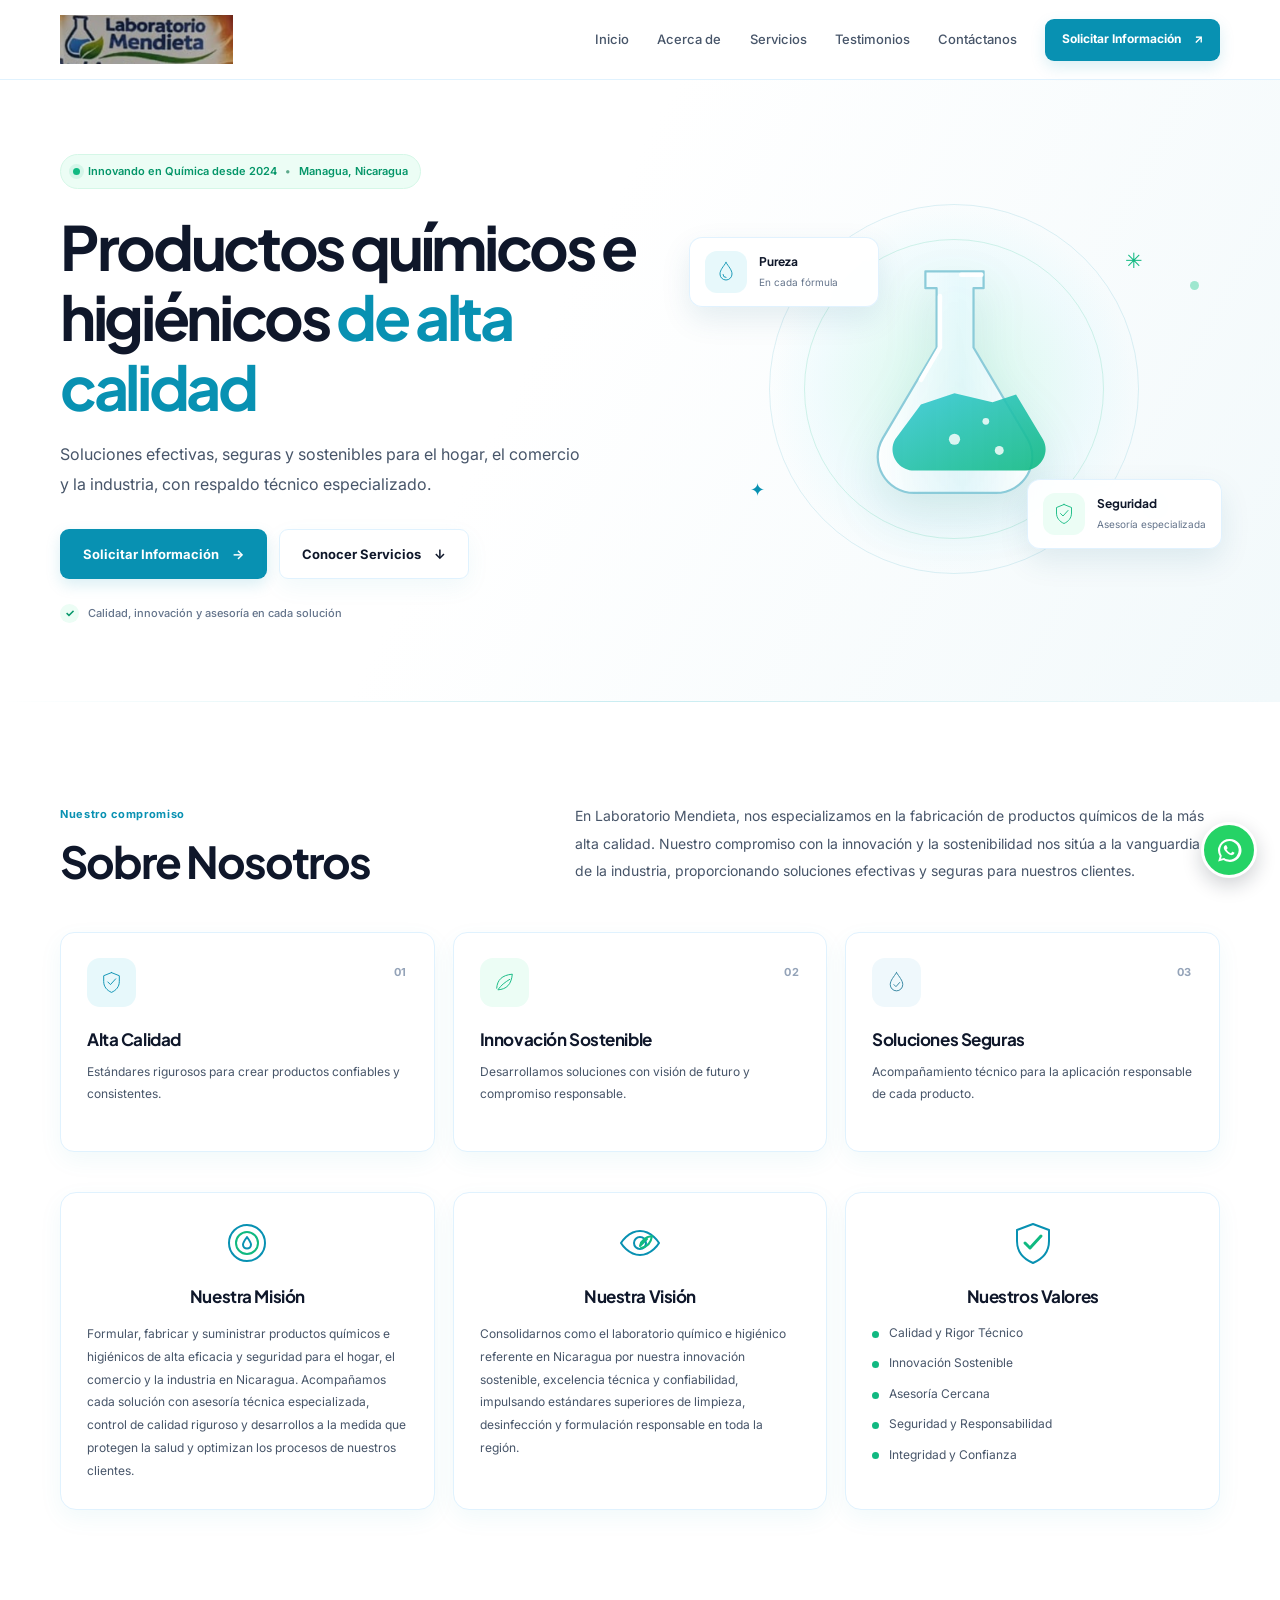
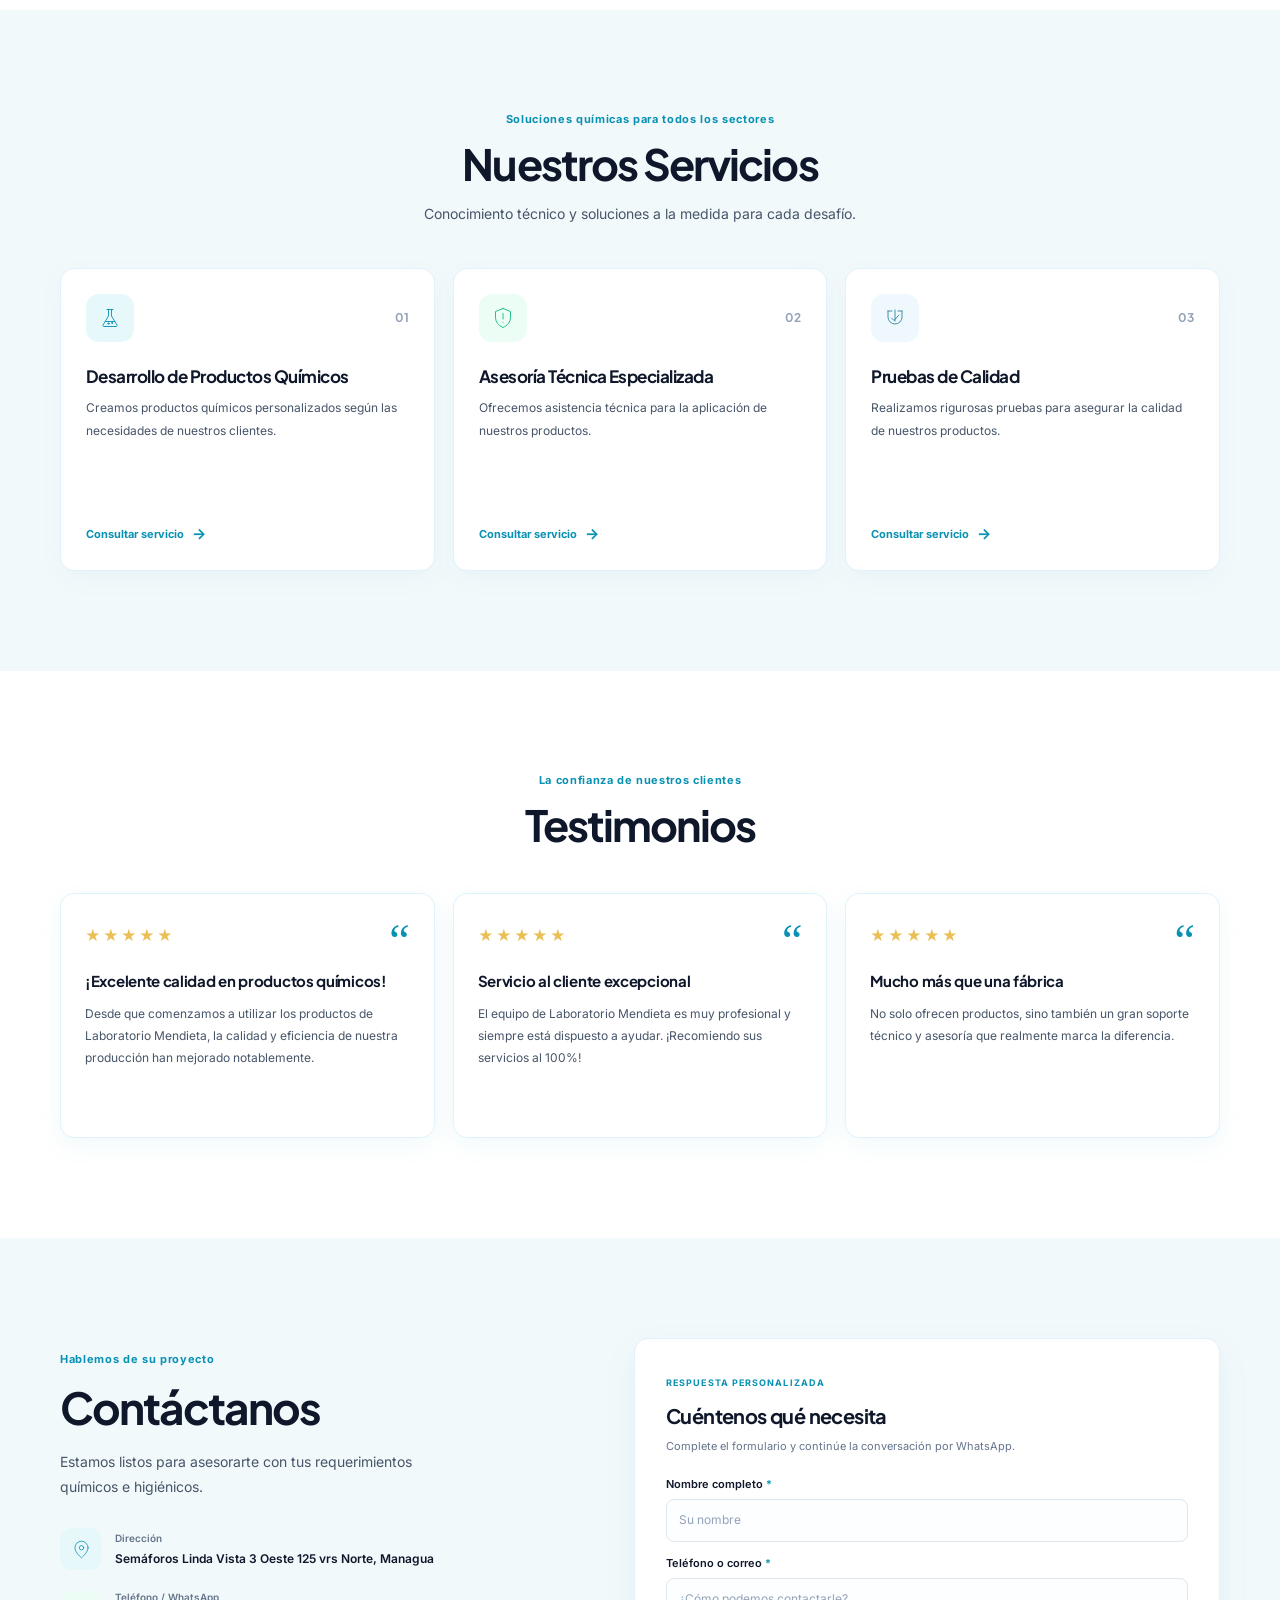
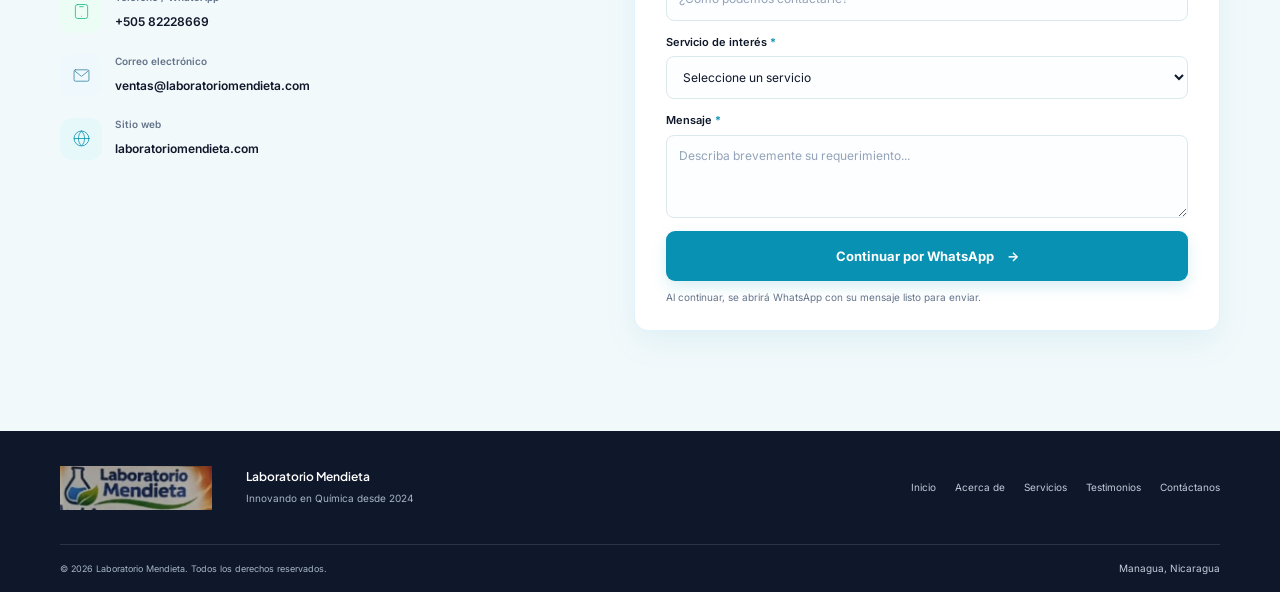
==== commit ac0f7681: "Agregar Misión, Visión y Valores y actualizar dirección" ====
--- a/index.html
+++ b/index.html
@@ -129,6 +129,46 @@
             <p>Acompañamiento técnico para la aplicación responsable de cada producto.</p>
           </article>
         </div>
+        <div class="mission-grid">
+          <article class="mission-card">
+            <div class="mission-icon">
+              <svg viewBox="0 0 48 48" aria-hidden="true">
+                <circle cx="24" cy="24" r="18" fill="none" stroke="#0891B2" stroke-width="2"/>
+                <circle cx="24" cy="24" r="11" fill="none" stroke="#10B981" stroke-width="2"/>
+                <path d="M24 18c-2.4 3.5-4 5.4-4 7.6a4 4 0 0 0 8 0c0-2.2-1.6-4.1-4-7.6Z" fill="none" stroke="#0891B2" stroke-linejoin="round" stroke-width="2"/>
+              </svg>
+            </div>
+            <h3>Nuestra Misión</h3>
+            <p>Formular, fabricar y suministrar productos químicos e higiénicos de alta eficacia y seguridad para el hogar, el comercio y la industria en Nicaragua. Acompañamos cada solución con asesoría técnica especializada, control de calidad riguroso y desarrollos a la medida que protegen la salud y optimizan los procesos de nuestros clientes.</p>
+          </article>
+          <article class="mission-card">
+            <div class="mission-icon">
+              <svg viewBox="0 0 48 48" aria-hidden="true">
+                <path d="M5 24s7-12 19-12 19 12 19 12-7 12-19 12S5 24 5 24Z" fill="none" stroke="#0891B2" stroke-linecap="round" stroke-linejoin="round" stroke-width="2"/>
+                <path d="M24 18a6 6 0 1 0 0 12 6 6 0 0 0 0-12Z" fill="none" stroke="#0891B2" stroke-width="2"/>
+                <path d="M24 27c1-5 5-9 12-10-1 7-5 11-11 12m-1-2 7-7" fill="none" stroke="#10B981" stroke-linecap="round" stroke-linejoin="round" stroke-width="2"/>
+              </svg>
+            </div>
+            <h3>Nuestra Visión</h3>
+            <p>Consolidarnos como el laboratorio químico e higiénico referente en Nicaragua por nuestra innovación sostenible, excelencia técnica y confiabilidad, impulsando estándares superiores de limpieza, desinfección y formulación responsable en toda la región.</p>
+          </article>
+          <article class="mission-card">
+            <div class="mission-icon">
+              <svg viewBox="0 0 48 48" aria-hidden="true">
+                <path d="m24 5 16 6v11c0 11-6.5 18-16 22C14.5 40 8 33 8 22V11l16-6Z" fill="none" stroke="#0891B2" stroke-linejoin="round" stroke-width="2"/>
+                <path d="m16 24 5 5 11-12" fill="none" stroke="#10B981" stroke-linecap="round" stroke-linejoin="round" stroke-width="3"/>
+              </svg>
+            </div>
+            <h3>Nuestros Valores</h3>
+            <ul class="mission-values">
+              <li>Calidad y Rigor Técnico</li>
+              <li>Innovación Sostenible</li>
+              <li>Asesoría Cercana</li>
+              <li>Seguridad y Responsabilidad</li>
+              <li>Integridad y Confianza</li>
+            </ul>
+          </article>
+        </div>
       </div>
     </section>
 
@@ -197,7 +237,7 @@
           <div class="contact-list">
             <div class="contact-item">
               <span class="contact-icon icon-aqua"><svg viewBox="0 0 48 48" aria-hidden="true"><path d="M39 20c0 11-15 23-15 23S9 31 9 20a15 15 0 1 1 30 0Z"/><circle cx="24" cy="20" r="5"/></svg></span>
-              <div><span class="contact-label">Dirección</span><address>Semáforos Linda Vista 2 Oeste 125 vrs Norte, Managua</address></div>
+              <div><span class="contact-label">Dirección</span><address>Semáforos Linda Vista 3 Oeste 125 vrs Norte, Managua</address></div>
             </div>
             <div class="contact-item">
               <span class="contact-icon icon-mint"><svg viewBox="0 0 48 48" aria-hidden="true"><path d="M15 8h18a5 5 0 0 1 5 5v22a5 5 0 0 1-5 5H15a5 5 0 0 1-5-5V13a5 5 0 0 1 5-5Z"/><path d="M20 13h8m-4 22h.02"/></svg></span>
--- a/styles.css
+++ b/styles.css
@@ -101,6 +101,15 @@
 .card-index { position: absolute; top: 30px; right: 27px; color: #94a3b8; font-size: 11px; font-weight: 700; letter-spacing: .05em; }
 .pillar-card h3 { margin: 18px 0 7px; font-size: 17px; font-weight: 700; letter-spacing: -.025em; }
 .pillar-card p { margin: 0; color: var(--text); font-size: 12px; line-height: 1.8; }
+.mission-grid { display: grid; grid-template-columns: repeat(3, minmax(0, 1fr)); gap: 18px; margin-top: 2.5rem; }
+.mission-card { padding: 26px; background: var(--white); border: 1px solid #E0F2FE; border-radius: 16px; box-shadow: 0 8px 24px rgba(8, 145, 178, 0.06); }
+.mission-icon { display: grid; width: 48px; height: 48px; margin: 0 auto 15px; place-items: center; }
+.mission-icon svg { display: block; width: 48px; height: 48px; }
+.mission-card h3 { margin: 0 0 12px; color: var(--slate); font-size: 17px; font-weight: 700; letter-spacing: -.025em; text-align: center; }
+.mission-card p { margin: 0; color: var(--text); font-size: 12px; line-height: 1.9; }
+.mission-values { display: grid; gap: 10px; margin: 0; padding: 0; list-style: none; }
+.mission-values li { position: relative; padding-left: 17px; color: var(--text); font-size: 12px; line-height: 1.7; }
+.mission-values li::before { position: absolute; top: .65em; left: 0; width: 7px; height: 7px; background: #10B981; border-radius: 50%; content: ""; }
 
 .services-section { background: var(--ice); }
 .section-heading-centered { margin-bottom: 42px; text-align: center; }
@@ -218,6 +227,8 @@
   .pillars-grid { grid-template-columns: 1fr; gap: 12px; }
   .pillar-card { min-height: 0; padding: 21px 22px; }
   .pillar-card h3 { margin-top: 14px; }
+  .mission-grid { grid-template-columns: 1fr; gap: 12px; margin-top: 2.5rem; }
+  .mission-card { padding: 23px; }
   .section-heading-centered { margin-bottom: 29px; }
   .section-heading-centered h2 { font-size: 35px; }
   .section-subtitle { font-size: 12px; }
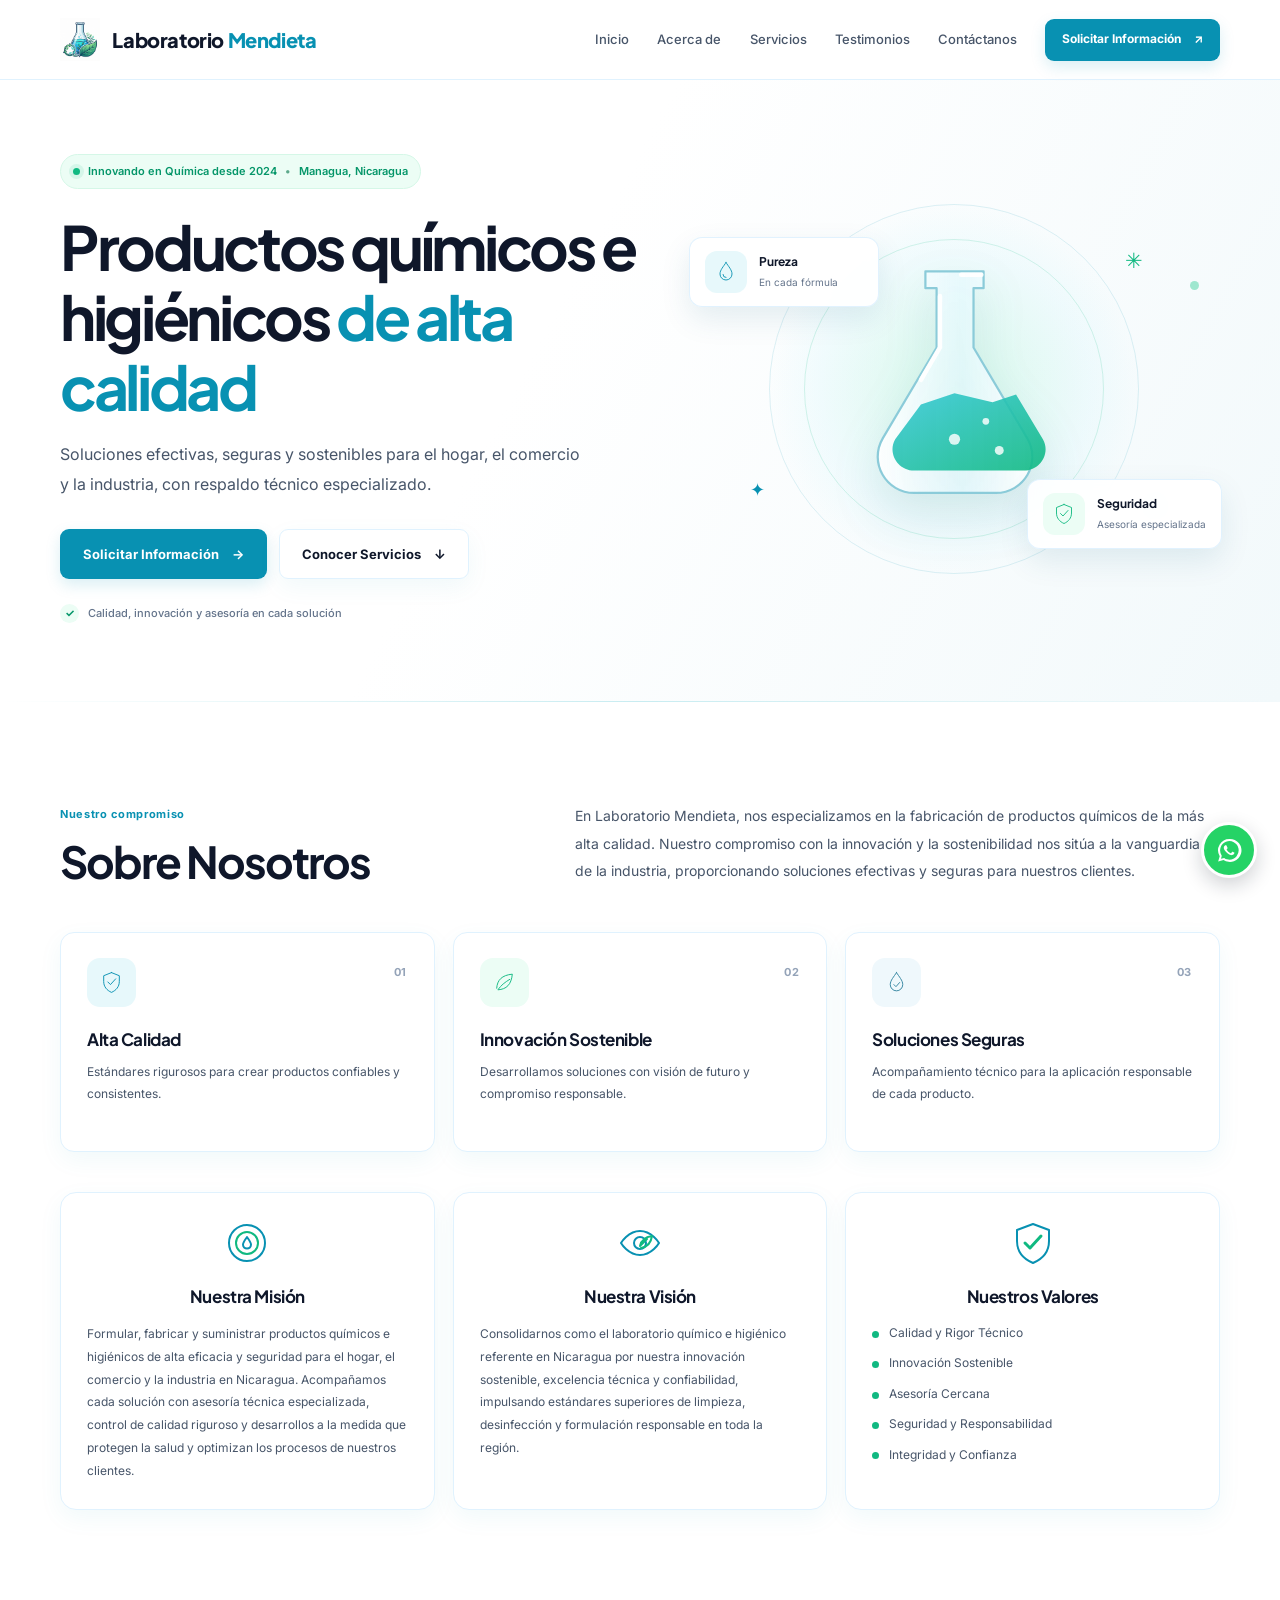
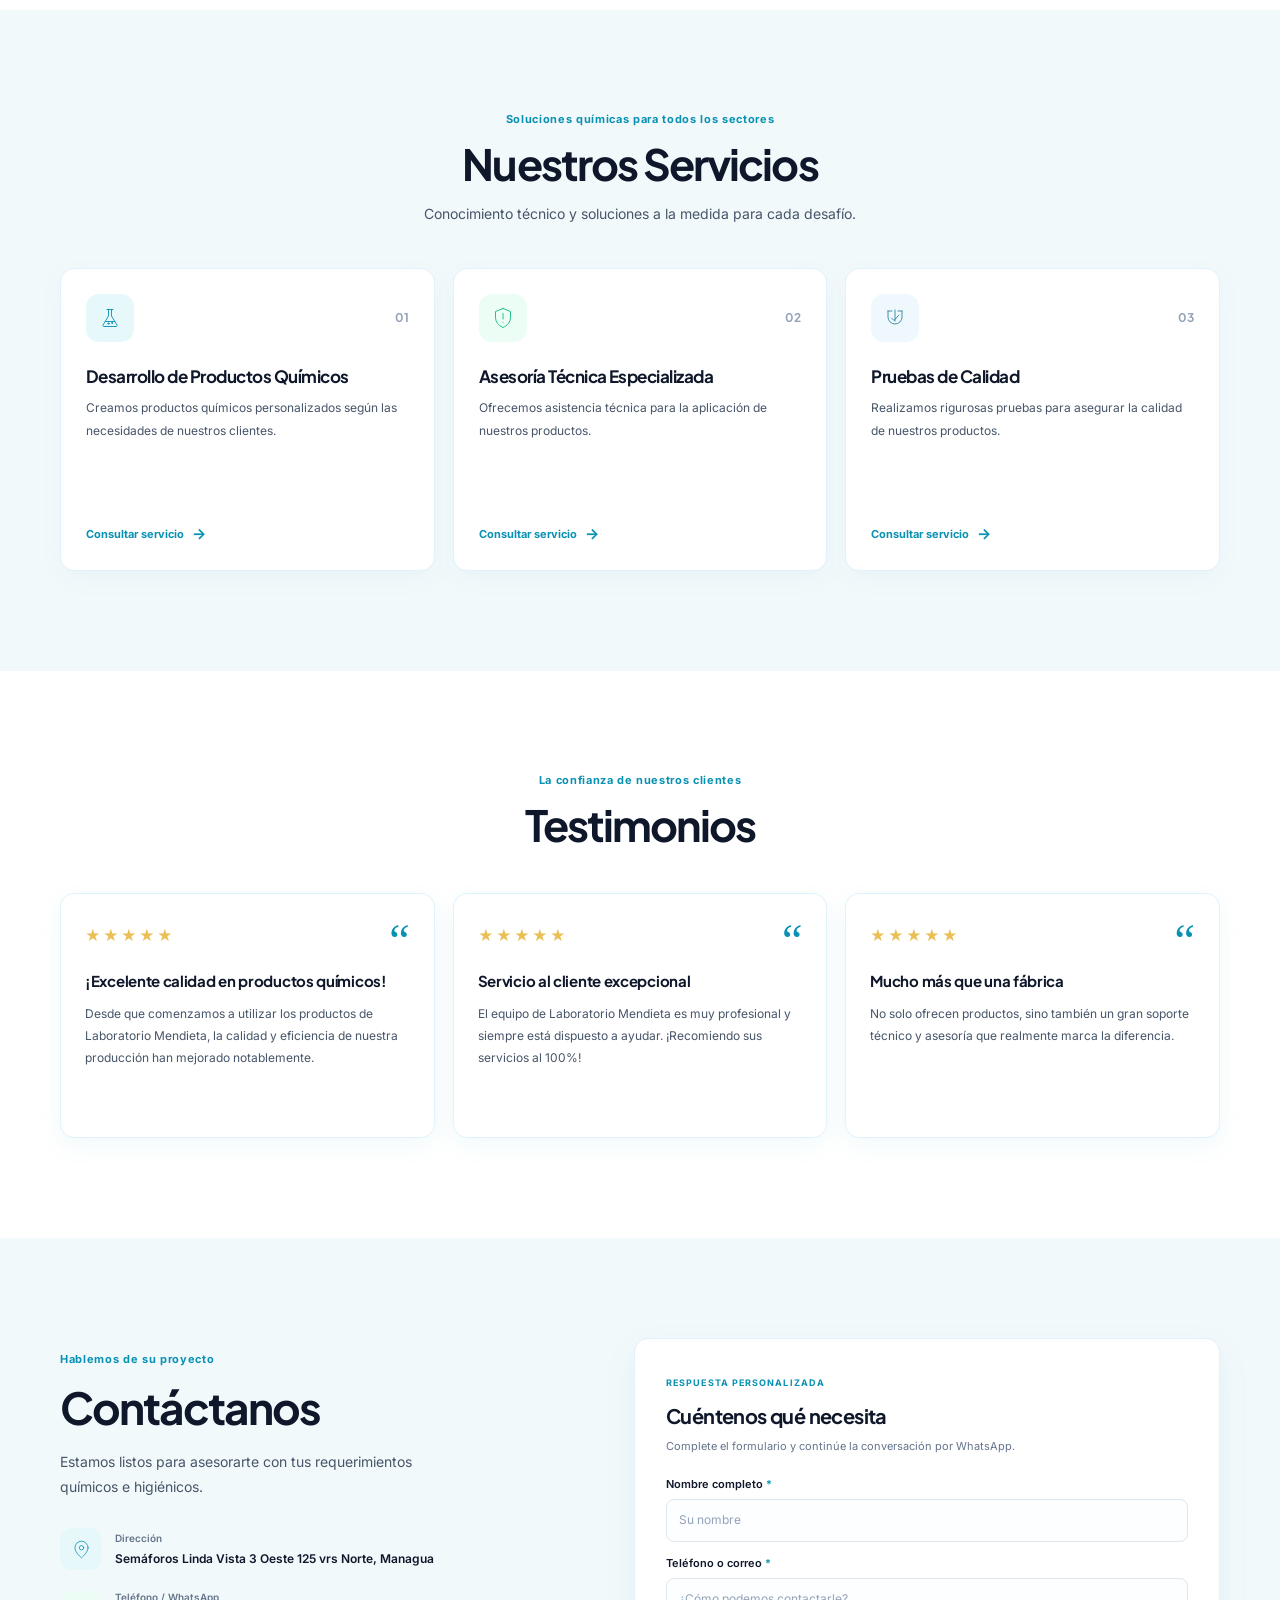
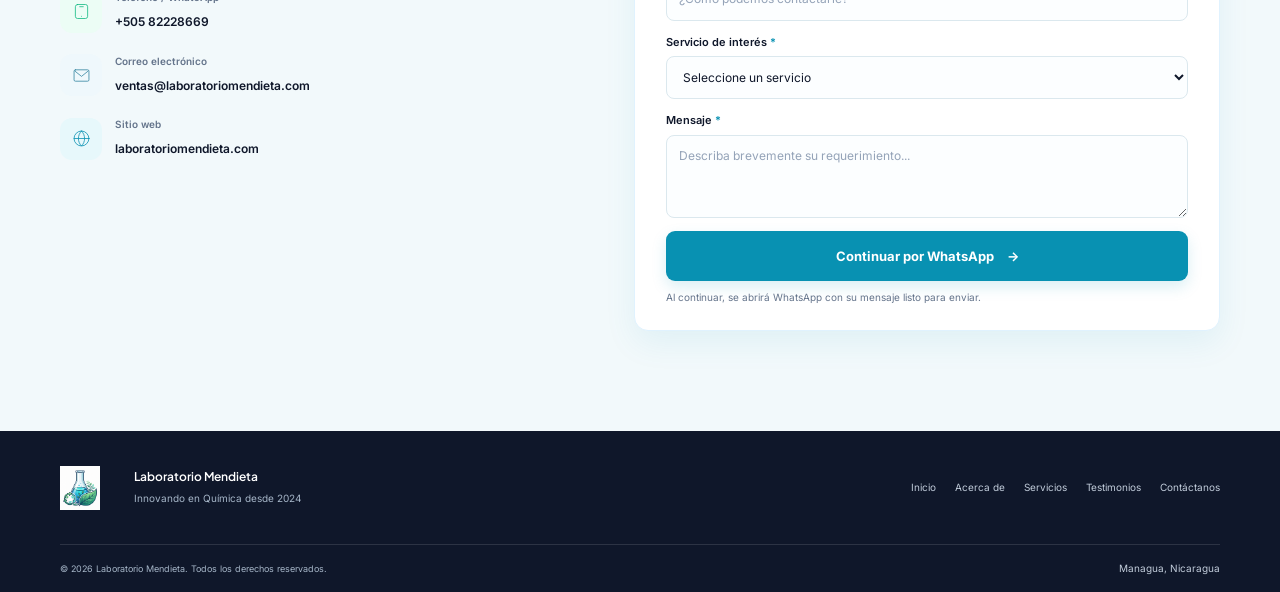
==== commit 67e0a4a0: "Se añadio el titulo Laboratorio mendieta" ====
--- a/index.html
+++ b/index.html
@@ -19,6 +19,7 @@
     <div class="container header-inner">
       <a class="brand" href="#inicio" aria-label="Laboratorio Mendieta, inicio">
         <img src="images/Logotipo.png" alt="Logotipo de Laboratorio Mendieta">
+        <span class="brand-text">Laboratorio <span class="brand-accent">Mendieta</span></span>
       </a>
       <button class="menu-toggle" type="button" aria-expanded="false" aria-controls="primary-navigation" aria-label="Abrir menú de navegación">
         <span></span><span></span><span></span>
--- a/styles.css
+++ b/styles.css
@@ -31,6 +31,10 @@
 .header-inner { display: flex; height: 100%; align-items: center; justify-content: space-between; gap: 30px; }
 .brand { display: inline-flex; flex: 0 0 auto; align-items: center; }
 .brand img { display: block; width: auto; max-width: 230px; max-height: 50px; object-fit: contain; }
+.header-inner .brand { display: inline-flex; align-items: center; gap: .75rem; text-decoration: none; }
+.header-inner .brand img { height: 44px; width: auto; object-fit: contain; }
+.brand-text { color: #0F172A; font-family: "Plus Jakarta Sans", sans-serif; font-size: 1.25rem; font-weight: 800; letter-spacing: -.02em; line-height: 1.1; white-space: nowrap; }
+.brand-accent { color: #0891B2; }
 .primary-navigation { display: flex; height: 100%; align-items: center; gap: clamp(16px, 2.2vw, 30px); }
 .nav-link { color: var(--text); font-size: 13px; font-weight: 500; transition: color .18s ease; }
 .nav-link:hover, .nav-link:focus-visible { color: var(--cyan); }
@@ -183,6 +187,11 @@
 .whatsapp-float:hover { transform: translateY(-3px); box-shadow: 0 10px 25px rgba(15,23,42,.25); }
 .whatsapp-float svg { width: 29px; height: 29px; fill: currentColor; }
 :focus-visible { outline: 3px solid rgba(8,145,178,.45); outline-offset: 3px; }
+
+@media (max-width: 768px) {
+  .header-inner .brand img { height: 36px; }
+  .brand-text { font-size: 1.05rem; }
+}
 
 @media (max-width: 930px) {
   .container { width: min(var(--container), calc(100% - 40px)); }
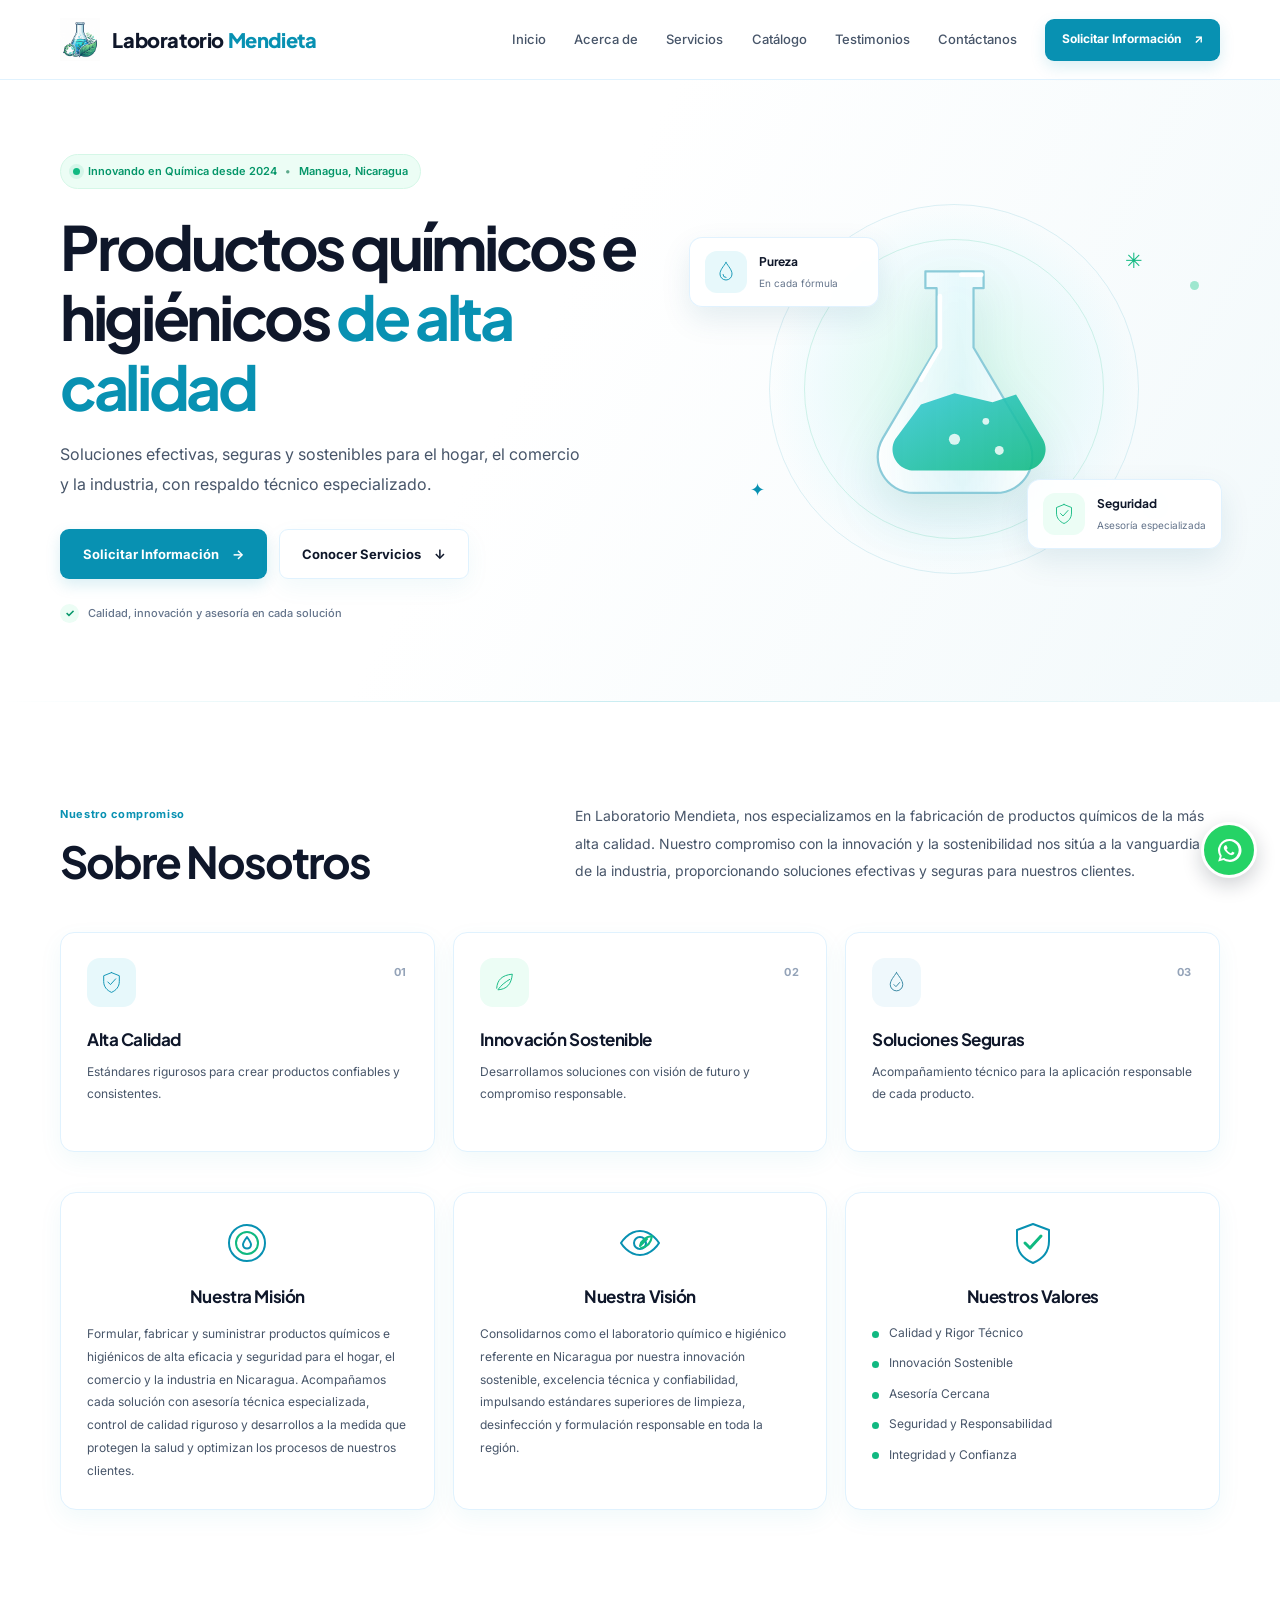
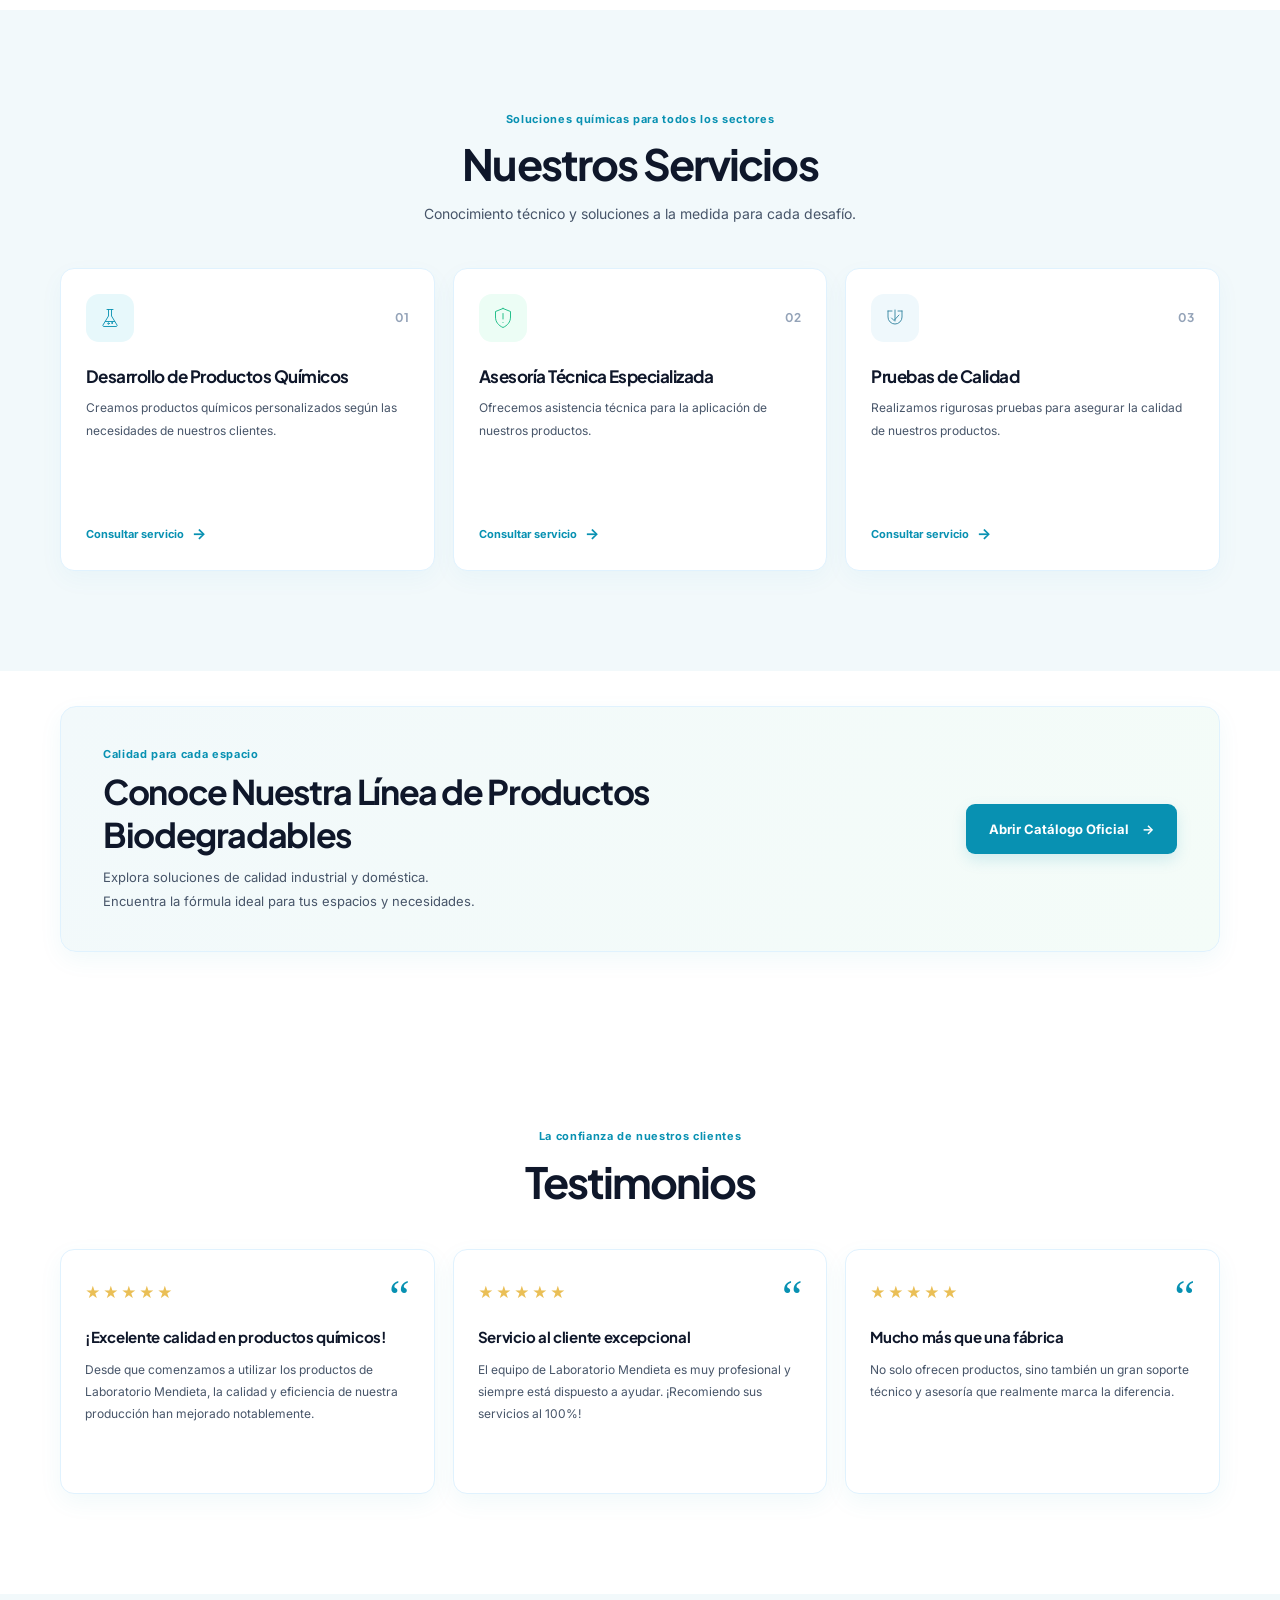
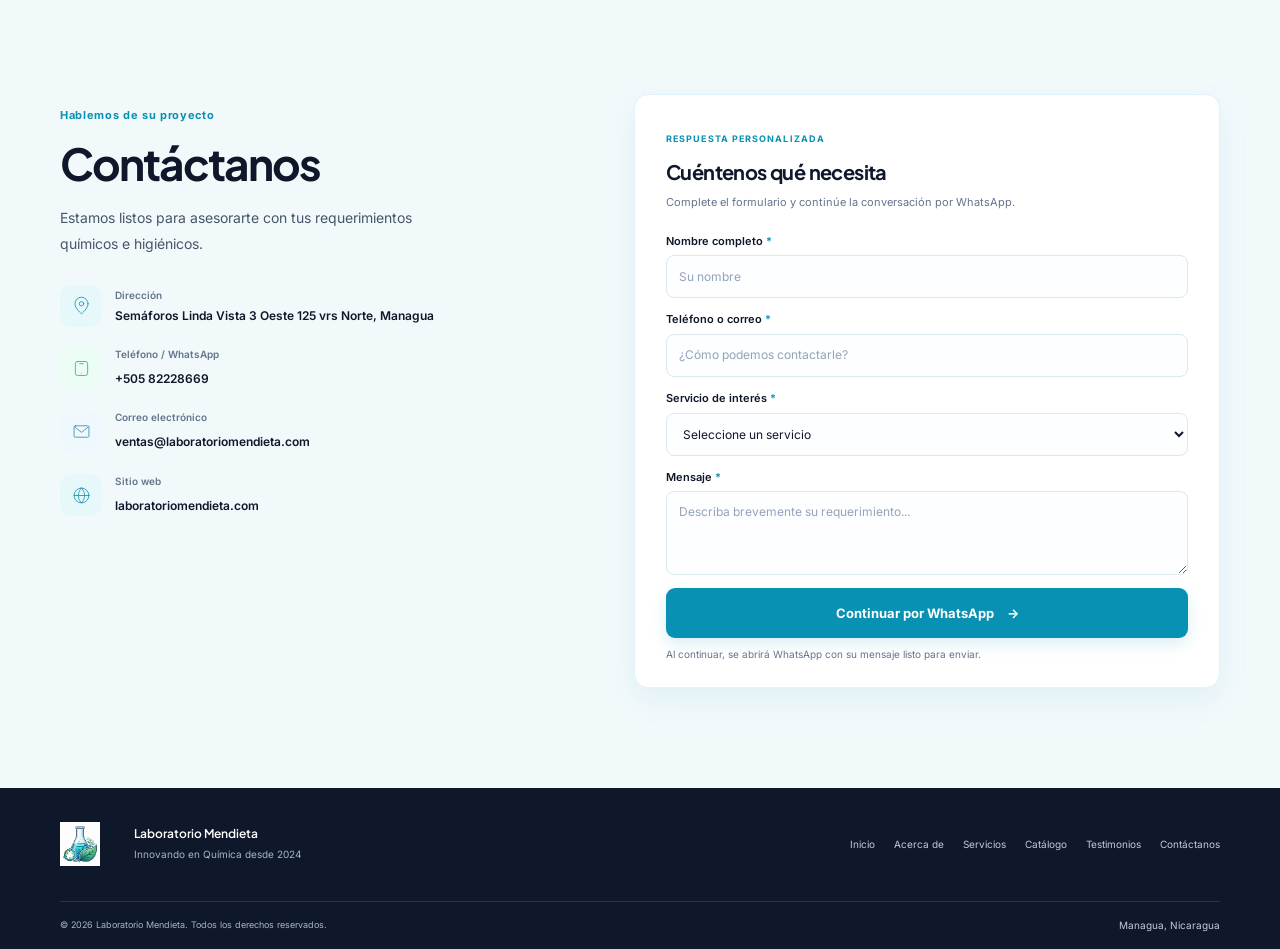
==== commit 2446f7ed: "Se añadio el catalogo" ====
--- a/index.html
+++ b/index.html
@@ -28,6 +28,7 @@
         <a class="nav-link" href="#inicio">Inicio</a>
         <a class="nav-link" href="#acerca">Acerca de</a>
         <a class="nav-link" href="#servicios">Servicios</a>
+        <a class="nav-link" href="catalogo.html">Catálogo</a>
         <a class="nav-link" href="#testimonios">Testimonios</a>
         <a class="nav-link" href="#contacto">Contáctanos</a>
         <a class="button button-primary nav-cta" href="#contacto">Solicitar Información <span aria-hidden="true">↗</span></a>
@@ -203,6 +204,19 @@
       </div>
     </section>
 
+    <section class="catalog-promo" aria-labelledby="catalog-promo-title">
+      <div class="container">
+        <div class="catalog-promo-card">
+          <div>
+            <p class="eyebrow">Calidad para cada espacio</p>
+            <h2 id="catalog-promo-title">Conoce Nuestra Línea de Productos Biodegradables</h2>
+            <p>Explora soluciones de calidad industrial y doméstica.<br>Encuentra la fórmula ideal para tus espacios y necesidades.</p>
+          </div>
+          <a class="button button-primary" href="catalogo.html">Abrir Catálogo Oficial <span aria-hidden="true">→</span></a>
+        </div>
+      </div>
+    </section>
+
     <section class="section testimonials-section" id="testimonios" aria-labelledby="testimonials-title">
       <div class="container">
         <div class="section-heading section-heading-centered">
@@ -304,6 +318,7 @@
         <a href="#inicio">Inicio</a>
         <a href="#acerca">Acerca de</a>
         <a href="#servicios">Servicios</a>
+        <a href="catalogo.html">Catálogo</a>
         <a href="#testimonios">Testimonios</a>
         <a href="#contacto">Contáctanos</a>
       </nav>
--- a/styles.css
+++ b/styles.css
@@ -268,3 +268,93 @@
 @media (prefers-reduced-motion: reduce) {
   *, *::before, *::after { scroll-behavior: auto !important; animation-duration: .01ms !important; animation-iteration-count: 1 !important; transition-duration: .01ms !important; }
 }
+
+.catalog-promo { padding-block: 35px 75px; background: var(--white); }
+.catalog-promo-card { display: flex; align-items: center; justify-content: space-between; gap: 30px; padding: 38px 42px; background: linear-gradient(115deg, #f2f9fb, #f4fcf8); border: 1px solid var(--border); border-radius: 16px; box-shadow: var(--shadow); }
+.catalog-promo-card .eyebrow { margin-bottom: 8px; }
+.catalog-promo-card h2 { max-width: 650px; margin: 0; color: var(--slate); font-family: var(--font-heading); font-size: clamp(24px, 3vw, 34px); font-weight: 700; letter-spacing: -.04em; line-height: 1.25; }
+.catalog-promo-card p:not(.eyebrow) { margin: 10px 0 0; color: var(--text); font-size: 13px; line-height: 1.8; }
+.catalog-promo-card .button { flex: 0 0 auto; }
+
+.catalog-hero { padding-block: 65px 48px; background: linear-gradient(135deg, #fff, var(--ice)); border-bottom: 1px solid var(--border); }
+.catalog-hero .eyebrow { margin-bottom: 12px; }
+.catalog-hero h1 { max-width: 850px; margin: 0; color: var(--slate); font-size: clamp(34px, 5vw, 52px); font-weight: 700; letter-spacing: -.05em; line-height: 1.16; }
+.catalog-subtitle { margin: 16px 0 17px; color: var(--text); font-size: 15px; }
+.catalog-back-link { display: inline-flex; align-items: center; gap: 8px; color: var(--cyan); font-size: 12px; font-weight: 700; }
+.catalog-back-link:hover { color: var(--cyan-hover); }
+.catalog-back-link span { font-size: 17px; }
+.catalog-section { padding-block: 36px 90px; background: var(--ice); }
+.catalog-toolbar { display: flex; align-items: center; justify-content: space-between; gap: 22px; }
+.catalog-filters { display: flex; flex-wrap: wrap; gap: 8px; }
+.filter-button { min-height: 39px; padding: 0 15px; color: var(--text); background: white; border: 1px solid var(--border); border-radius: 999px; font-size: 11px; font-weight: 600; transition: color .18s ease, background .18s ease, border-color .18s ease; }
+.filter-button:hover, .filter-button.is-active { color: white; background: var(--cyan); border-color: var(--cyan); }
+.catalog-search { display: flex; width: min(100%, 300px); height: 42px; flex: 0 0 270px; align-items: center; gap: 9px; padding-inline: 12px; background: white; border: 1px solid var(--border); border-radius: 9px; }
+.catalog-search svg { width: 18px; height: 18px; flex: 0 0 auto; fill: none; stroke: #718096; stroke-linecap: round; stroke-width: 1.8; }
+.catalog-search input { width: 100%; min-width: 0; height: 100%; color: var(--slate); background: transparent; border: 0; outline: 0; font-size: 11px; }
+.catalog-search input::placeholder { color: #94a3b8; }
+.catalog-search:focus-within { border-color: var(--cyan); box-shadow: 0 0 0 3px rgba(8,145,178,.09); }
+.catalog-result-count { margin: 21px 0 13px; color: var(--muted); font-size: 11px; }
+.catalog-grid { display: grid; grid-template-columns: repeat(auto-fill, minmax(300px, 1fr)); align-items: stretch; gap: 19px; }
+.product-card { display: flex; min-width: 0; flex-direction: column; overflow: hidden; background: white; border: 1px solid var(--border); border-radius: 14px; box-shadow: var(--shadow); transition: transform .2s ease, box-shadow .2s ease; }
+.product-card:hover { transform: translateY(-3px); box-shadow: 0 14px 32px rgba(8,145,178,.11); }
+.product-card[hidden] { display: none; }
+.product-image-button { position: relative; display: block; width: 100%; overflow: hidden; padding: 12px; aspect-ratio: 1 / 1; background: white; border: 0; border-bottom: 1px solid #eef4f7; cursor: zoom-in; }
+.product-image-button img { display: block; width: 100%; height: 100%; object-fit: contain; }
+.image-zoom-hint { position: absolute; right: 20px; bottom: 20px; display: inline-flex; align-items: center; gap: 7px; padding: 7px 10px; color: var(--slate); background: rgba(255,255,255,.94); border: 1px solid var(--border); border-radius: 999px; font-size: 9px; font-weight: 600; opacity: 0; transform: translateY(3px); transition: opacity .18s ease, transform .18s ease; }
+.image-zoom-hint span { color: var(--cyan); font-size: 12px; }
+.product-image-button:hover .image-zoom-hint, .product-image-button:focus-visible .image-zoom-hint { opacity: 1; transform: translateY(0); }
+.product-content { display: flex; flex: 1; flex-direction: column; align-items: stretch; padding: 20px; }
+.product-category { align-self: flex-start; padding: 4px 9px; color: var(--emerald-dark); background: var(--mint); border-radius: 999px; font-size: 9px; font-weight: 700; }
+.product-content h2 { margin: 12px 0 6px; color: var(--slate); font-family: var(--font-heading); font-size: 17px; font-weight: 700; letter-spacing: -.025em; line-height: 1.45; }
+.product-content > p { min-height: 56px; margin: 0 0 16px; color: var(--text); font-size: 11px; line-height: 1.75; }
+.product-content label { margin-bottom: 5px; color: var(--slate); font-size: 10px; font-weight: 700; }
+.product-presentation { width: 100%; min-height: 40px; margin-bottom: 14px; padding: 8px 10px; color: var(--slate); background: white; border: 1px solid var(--border); border-radius: 7px; font-size: 11px; }
+.product-presentation:focus { border-color: var(--cyan); outline: 2px solid rgba(8,145,178,.13); }
+.quote-button { width: 100%; min-height: 44px; margin-top: auto; font-size: 11px; }
+.catalog-empty { margin: 35px 0; padding: 30px; color: var(--muted); background: white; border: 1px dashed #b6dce7; border-radius: 12px; text-align: center; font-size: 13px; }
+.visually-hidden { position: absolute; width: 1px; height: 1px; overflow: hidden; clip: rect(0,0,0,0); white-space: nowrap; clip-path: inset(50%); }
+
+.catalog-footer-main { display: grid; grid-template-columns: auto 1fr 1.5fr auto; align-items: center; gap: 25px; min-height: 130px; padding-block: 22px; }
+.catalog-footer-tagline { margin: 0; color: white; font-family: var(--font-heading); font-size: 12px; font-weight: 600; line-height: 1.7; }
+.catalog-footer-tagline span { color: #a6b6c8; font-family: var(--font-body); font-size: 10px; font-weight: 400; }
+.catalog-footer-contact { color: #c1ccda; font-size: 10px; line-height: 1.8; }
+.catalog-footer-contact address { font-style: normal; }
+.catalog-footer-contact p { margin: 2px 0; }
+.catalog-footer-contact a:hover, .catalog-footer-back:hover { color: white; }
+.catalog-footer-contact a, .catalog-footer-back { color: #c1ccda; }
+.catalog-footer-back { display: inline-flex; align-items: center; gap: 7px; font-size: 10px; white-space: nowrap; }
+.catalog-footer-back span { color: #6ee7b7; font-size: 15px; }
+
+.image-lightbox { width: 100vw; max-width: none; height: 100vh; max-height: none; margin: 0; padding: 24px; overflow: auto; color: white; background: rgba(8,18,32,.96); border: 0; }
+.image-lightbox::backdrop { background: rgba(8,18,32,.96); }
+.lightbox-panel { position: relative; display: flex; min-height: 100%; flex-direction: column; align-items: center; justify-content: center; gap: 12px; }
+.lightbox-panel img { display: block; max-width: min(100%, 1100px); max-height: 86vh; object-fit: contain; }
+.lightbox-panel p { margin: 0; color: #e2e8f0; font-size: 12px; text-align: center; }
+.lightbox-close { position: fixed; z-index: 1; top: 16px; right: 20px; display: grid; width: 44px; height: 44px; place-items: center; color: white; background: rgba(255,255,255,.12); border: 1px solid rgba(255,255,255,.28); border-radius: 50%; font-size: 27px; line-height: 1; }
+.lightbox-close:hover { background: rgba(255,255,255,.22); }
+
+@media (max-width: 930px) {
+  .catalog-toolbar { align-items: stretch; flex-direction: column; }
+  .catalog-search { width: 100%; flex: 0 0 42px; }
+  .catalog-footer-main { grid-template-columns: auto 1fr; gap: 16px 25px; }
+  .catalog-footer-contact { grid-column: 1 / -1; }
+  .catalog-footer-back { justify-self: start; }
+}
+
+@media (max-width: 700px) {
+  .catalog-promo { padding-block: 18px 56px; }
+  .catalog-promo-card { align-items: flex-start; flex-direction: column; gap: 20px; padding: 25px 22px; }
+  .catalog-promo-card h2 { font-size: 25px; }
+  .catalog-promo-card p:not(.eyebrow) { font-size: 12px; }
+  .catalog-hero { padding-block: 47px 34px; }
+  .catalog-hero h1 { font-size: 35px; }
+  .catalog-subtitle { font-size: 12px; line-height: 1.8; }
+  .catalog-section { padding-block: 25px 63px; }
+  .catalog-filters { gap: 7px; }
+  .filter-button { min-height: 36px; padding-inline: 11px; font-size: 10px; }
+  .catalog-grid { grid-template-columns: repeat(auto-fill, minmax(min(100%, 300px), 1fr)); gap: 14px; }
+  .product-content { padding: 17px; }
+  .product-content > p { min-height: 0; }
+  .image-lightbox { padding: 55px 12px 16px; }
+  .lightbox-panel img { max-height: 82vh; }
+}
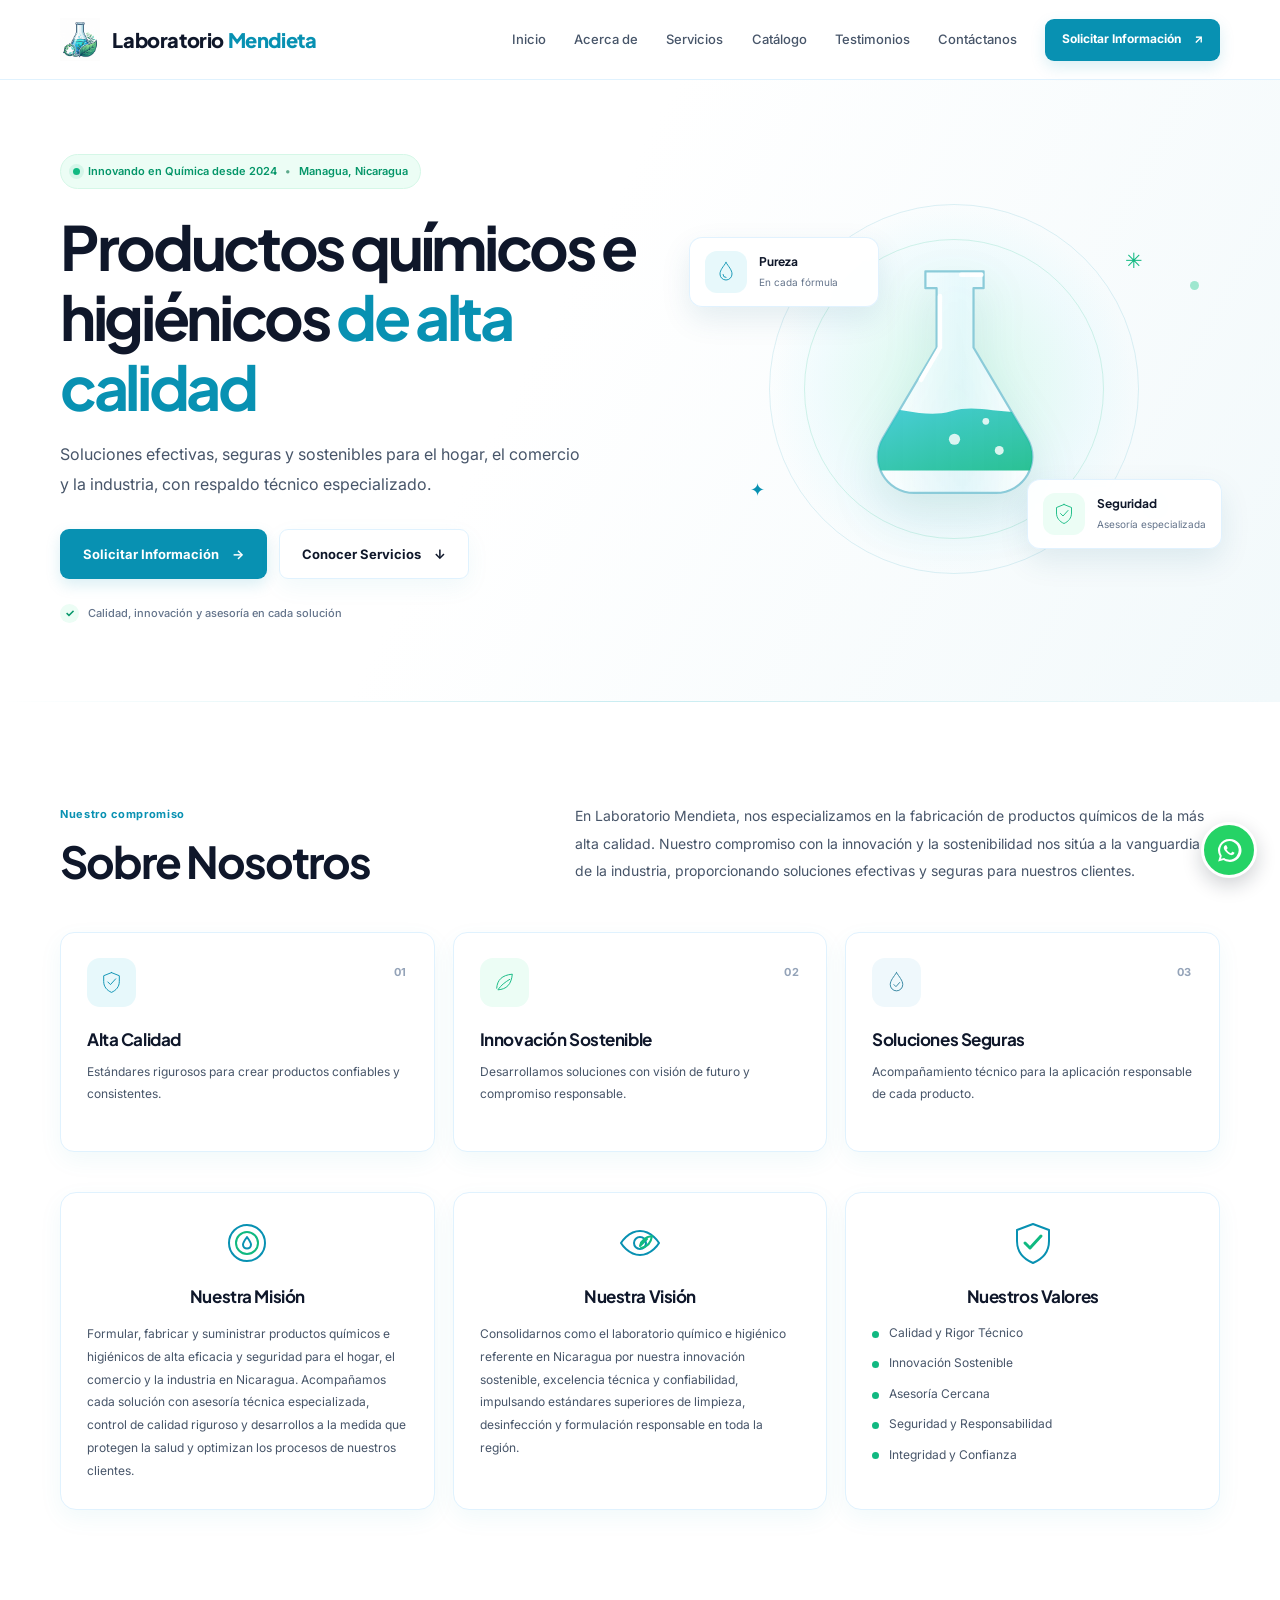
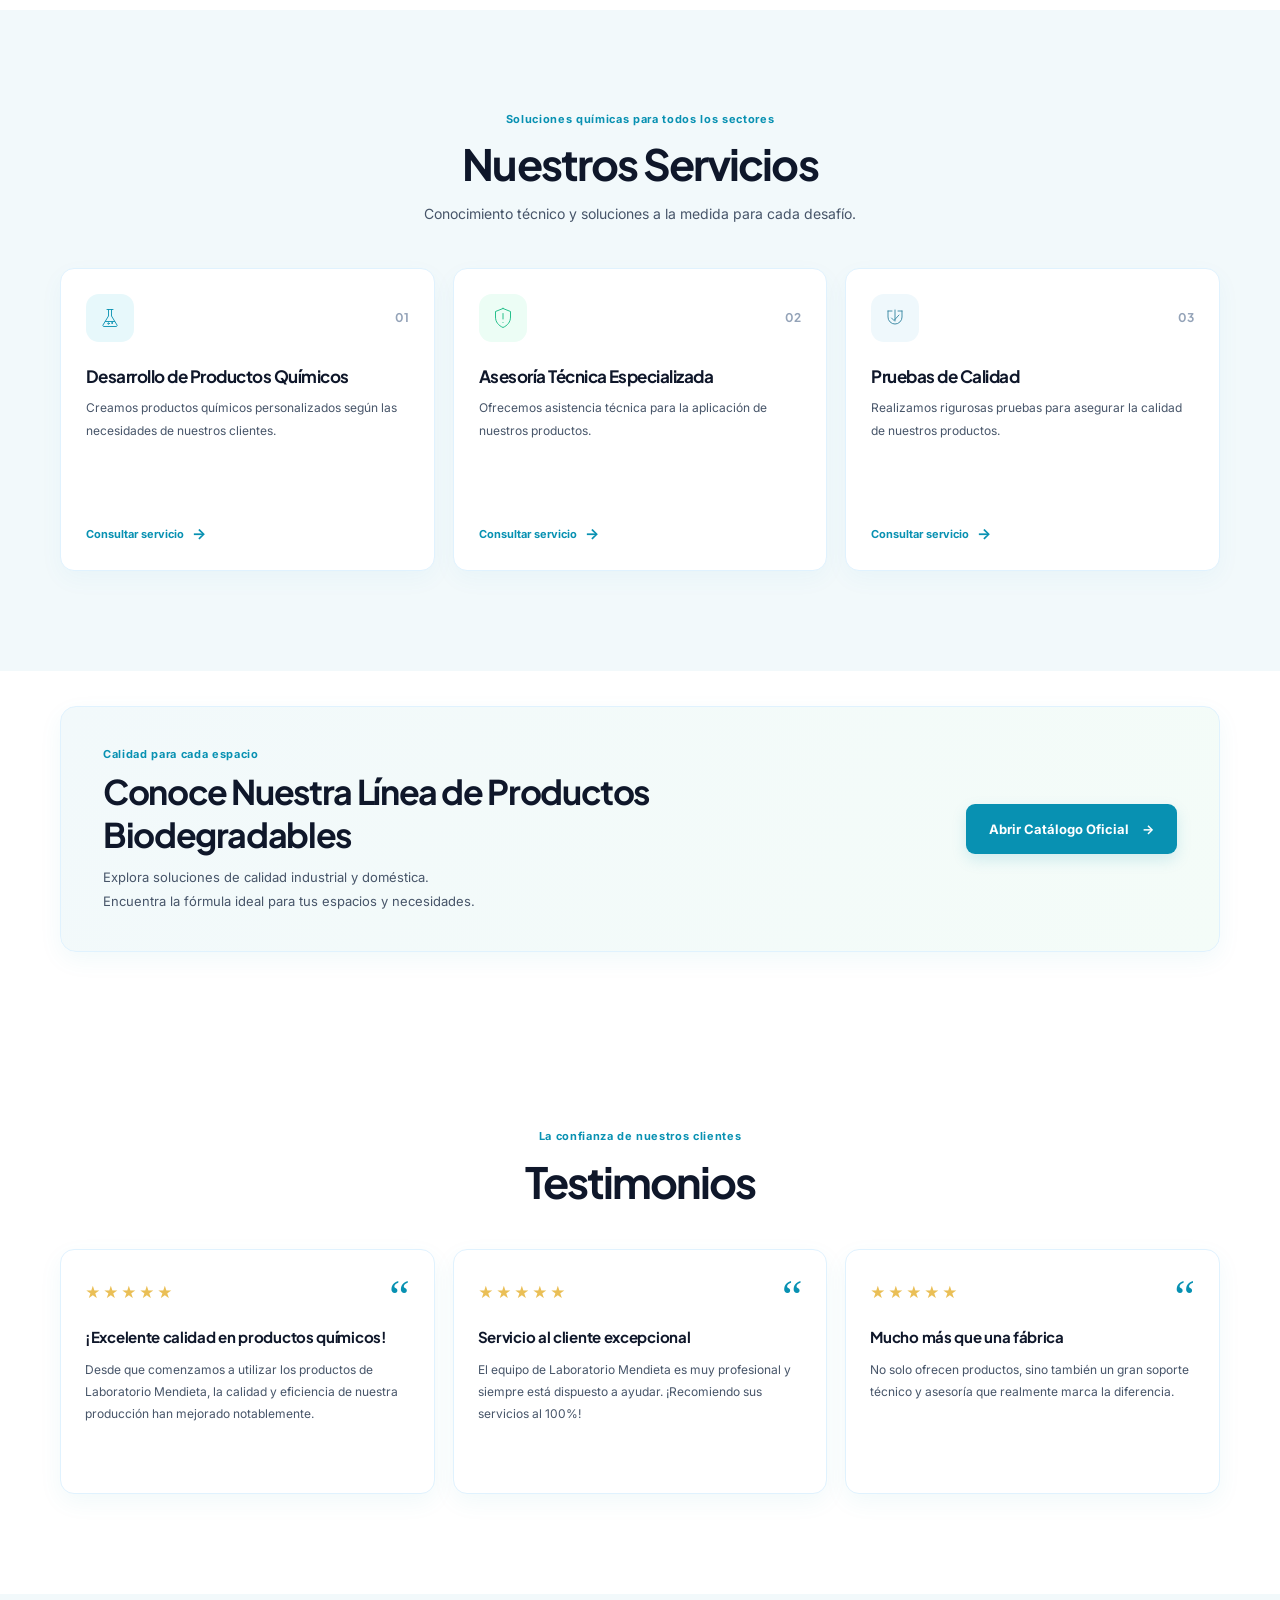
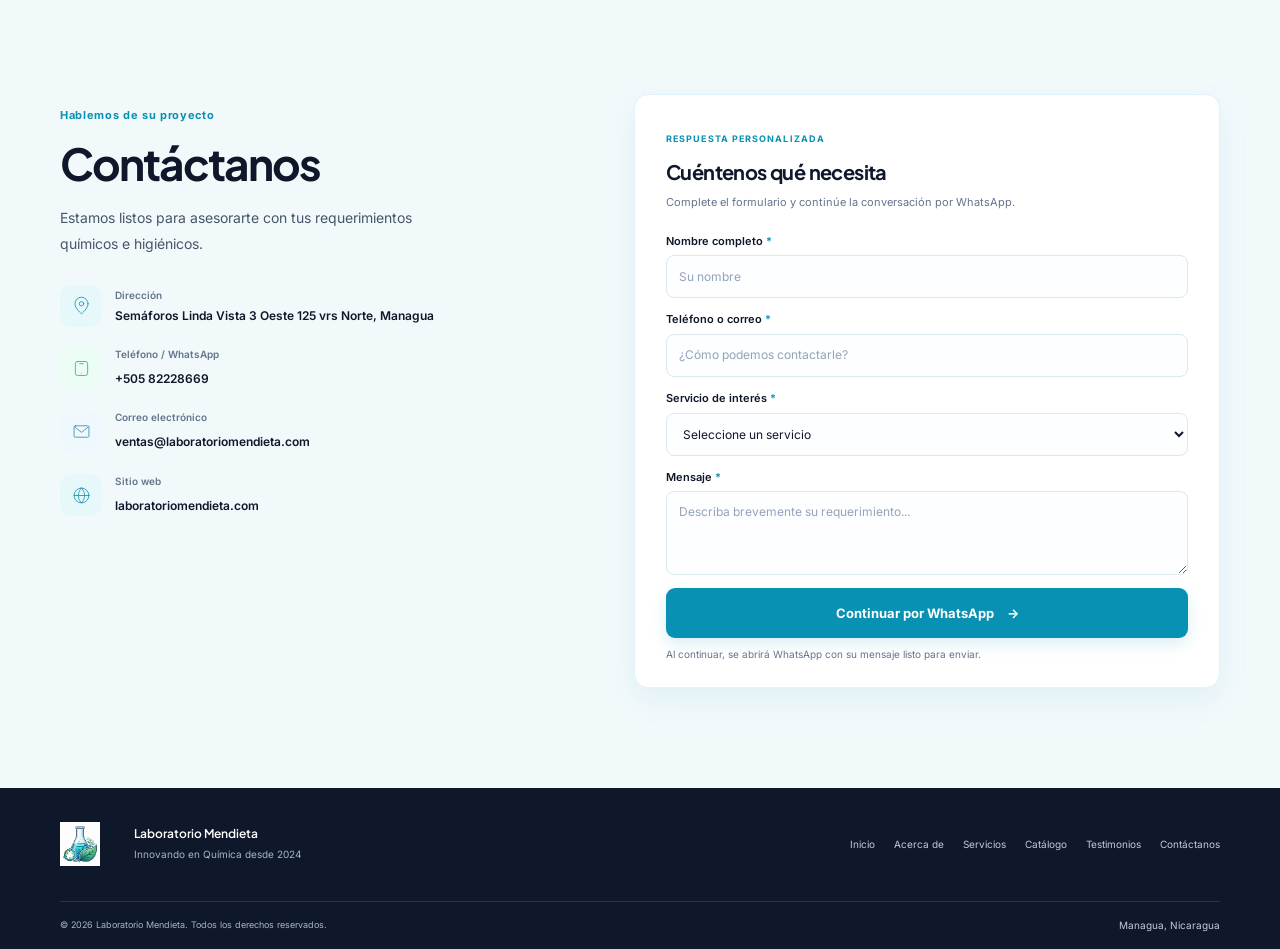
==== commit 06d5dccb: "Se quito texto innecesario y se edito la imagen del apartado principal" ====
--- a/index.html
+++ b/index.html
@@ -72,13 +72,18 @@
                   <stop offset="0" stop-color="#38c9d7"/>
                   <stop offset="1" stop-color="#10b981"/>
                 </linearGradient>
+                <clipPath id="flask-interior" clipPathUnits="userSpaceOnUse">
+                  <path d="M79 20h52v15h-9v53l48 81c13 22-3 49-28 49H69c-25 0-41-27-28-49l48-81V35h-10V20Z"/>
+                </clipPath>
               </defs>
               <path class="flask-glass" d="M79 20h52v15h-9v53l48 81c13 22-3 49-28 49H69c-25 0-41-27-28-49l48-81V35h-10V20Z"/>
-              <path class="flask-liquid" d="m75 139 30-10 34 8 21-7 24 40c7 12-2 28-17 28H69c-15 0-24-16-17-28l23-31Z"/>
+              <g clip-path="url(#flask-interior)">
+                <path class="flask-liquid" d="M25 145c22-9 49 8 77 0 27-8 49 7 83-3l15 26c8 14-2 30-18 30H36c-16 0-26-16-18-30l7-23Z"/>
+                <circle class="flask-bubble bubble-a" cx="105" cy="170" r="5"/>
+                <circle class="flask-bubble bubble-b" cx="133" cy="154" r="3"/>
+                <circle class="flask-bubble bubble-c" cx="145" cy="180" r="4"/>
+              </g>
               <path class="flask-highlight" d="M92 42v46l-17 29M111 23h18"/>
-              <circle class="flask-bubble bubble-a" cx="105" cy="170" r="5"/>
-              <circle class="flask-bubble bubble-b" cx="133" cy="154" r="3"/>
-              <circle class="flask-bubble bubble-c" cx="145" cy="180" r="4"/>
             </svg>
           </div>
           <div class="art-card card-safety">
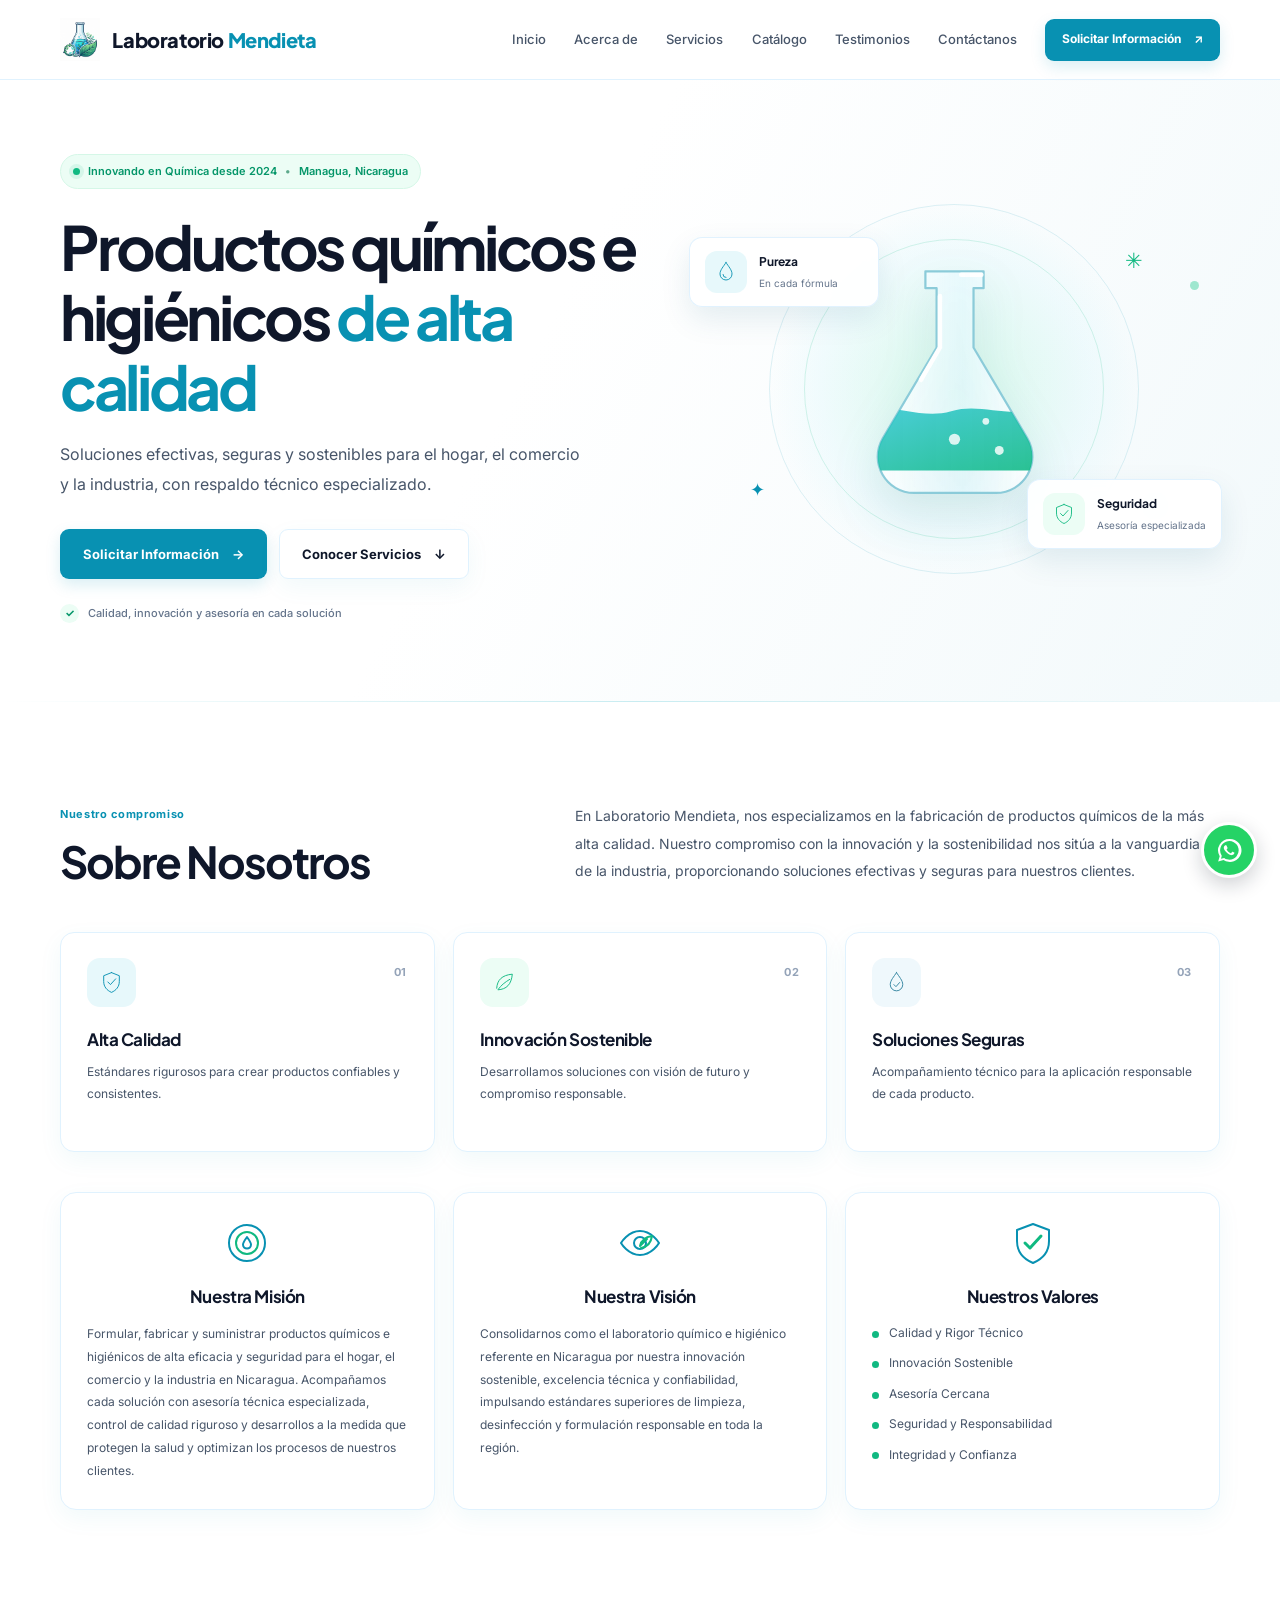
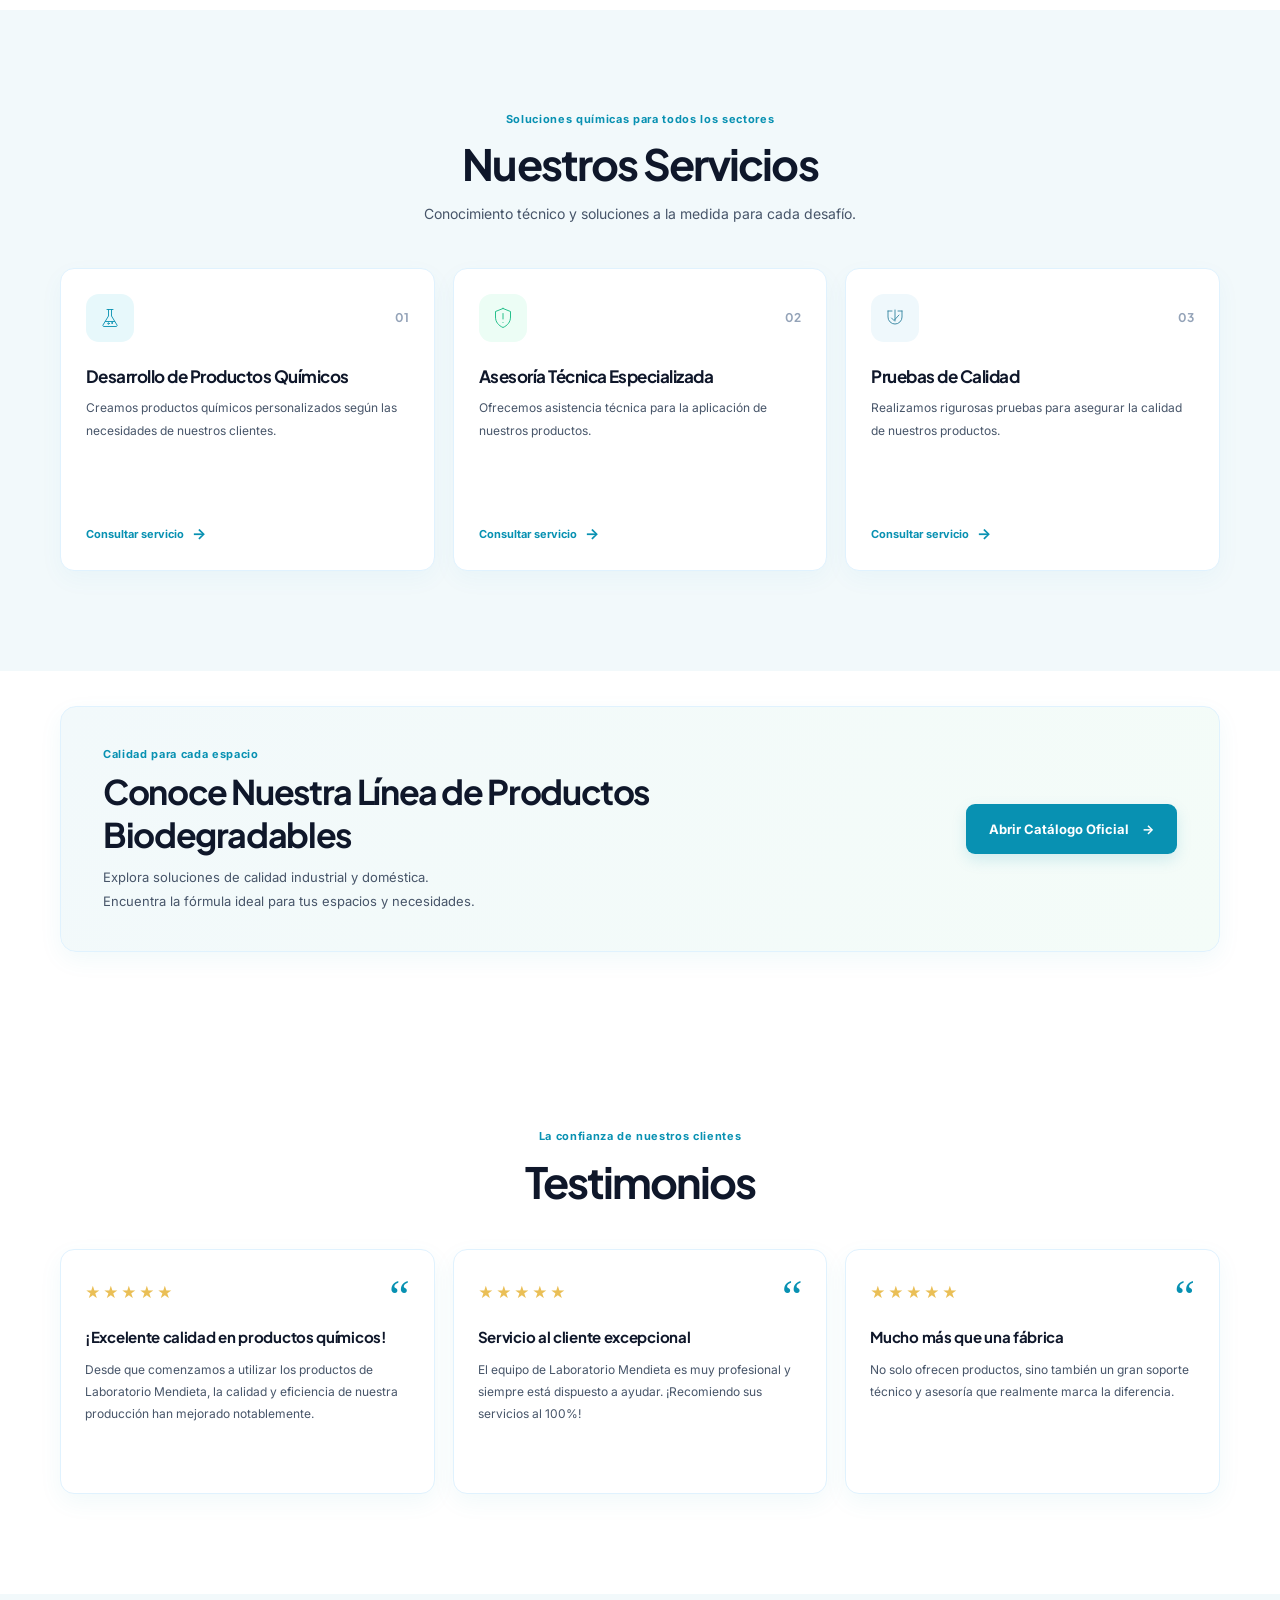
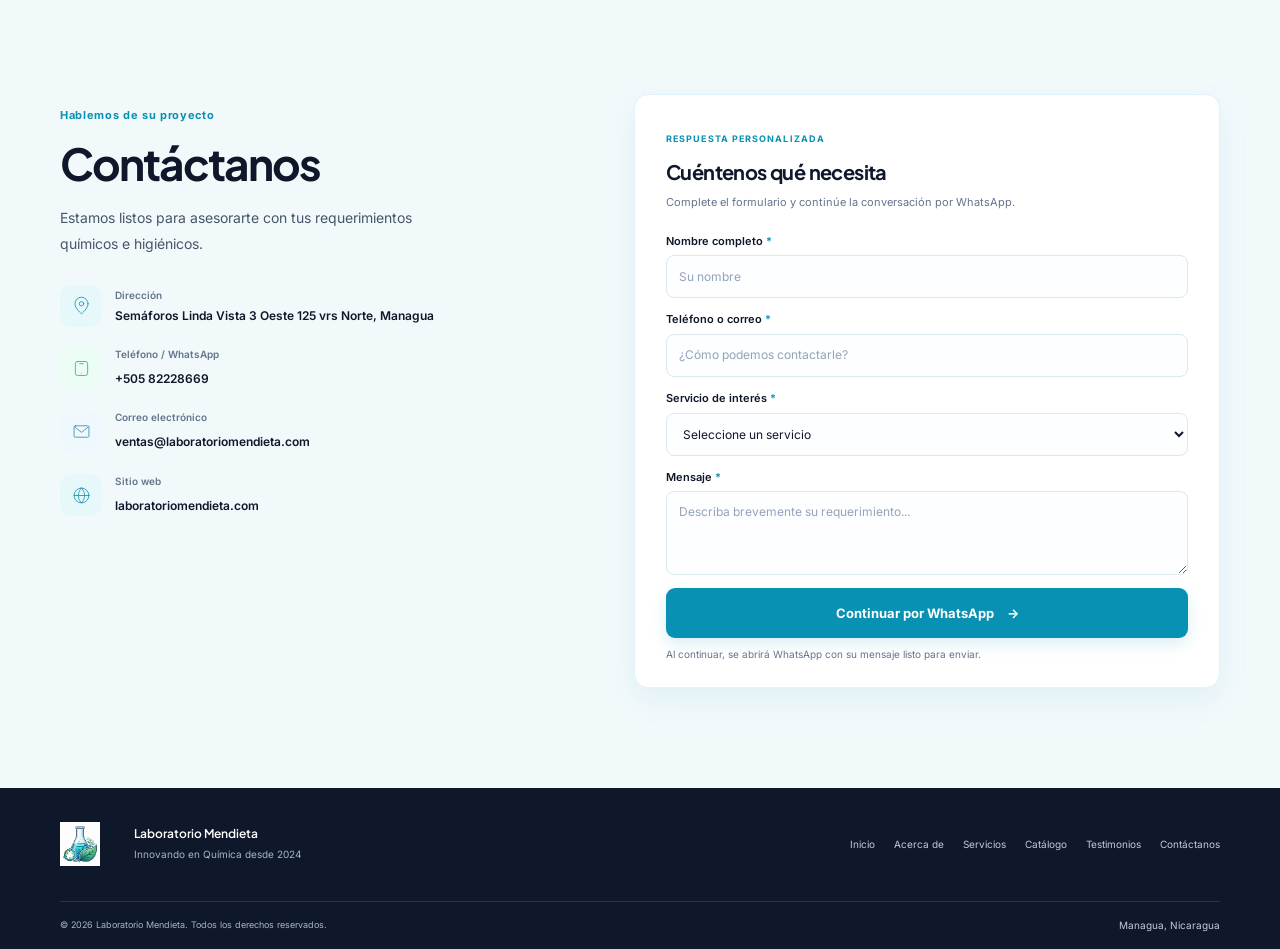
==== commit 5fa9c084: "Crear vercel.json y activar Vercel Analytics Co-authored-by: Copilot <223556219+Copilot@users.norepl" ====
--- a/index.html
+++ b/index.html
@@ -337,5 +337,17 @@
   <a class="whatsapp-float" href="https://wa.me/50582228669" target="_blank" rel="noopener noreferrer" aria-label="Contactar a Laboratorio Mendieta por WhatsApp">
     <svg viewBox="0 0 32 32" aria-hidden="true"><path d="M16 3.2A12.6 12.6 0 0 0 5.2 22.3L3.5 28l5.9-1.6A12.7 12.7 0 1 0 16 3.2Zm0 22.9c-2 0-3.9-.5-5.5-1.6l-.4-.2-3.5.9.9-3.4-.2-.4a10.2 10.2 0 1 1 8.7 4.7Zm5.6-7.6c-.3-.2-1.8-.9-2.1-1-.3-.1-.5-.2-.7.2-.2.3-.8 1-1 1.2-.2.2-.4.2-.7 0-.3-.1-1.3-.5-2.5-1.5-.9-.8-1.5-1.8-1.7-2.1-.2-.3 0-.5.1-.6l.5-.6.3-.5c.1-.2 0-.4 0-.5l-1-2.3c-.2-.6-.5-.5-.7-.5h-.6c-.2 0-.5.1-.8.4s-1 1-1 2.4 1 2.8 1.2 3c.1.2 2 3.1 4.8 4.3.7.3 1.2.5 1.6.6.7.2 1.3.2 1.8.1.6-.1 1.8-.7 2-1.4.3-.7.3-1.3.2-1.4 0-.1-.2-.2-.5-.3Z"/></svg>
   </a>
+
+  <!-- Vercel Web Analytics -->
+  <script>
+    window.va = window.va || function () { (window.vaq = window.vaq || []).push(arguments); };
+  </script>
+  <script defer src="/_vercel/insights/script.js"></script>
+
+  <!-- Vercel Speed Insights -->
+  <script>
+    window.si = window.si || function () { (window.siq = window.siq || []).push(arguments); };
+  </script>
+  <script defer src="/_vercel/speed-insights/script.js"></script>
 </body>
 </html>
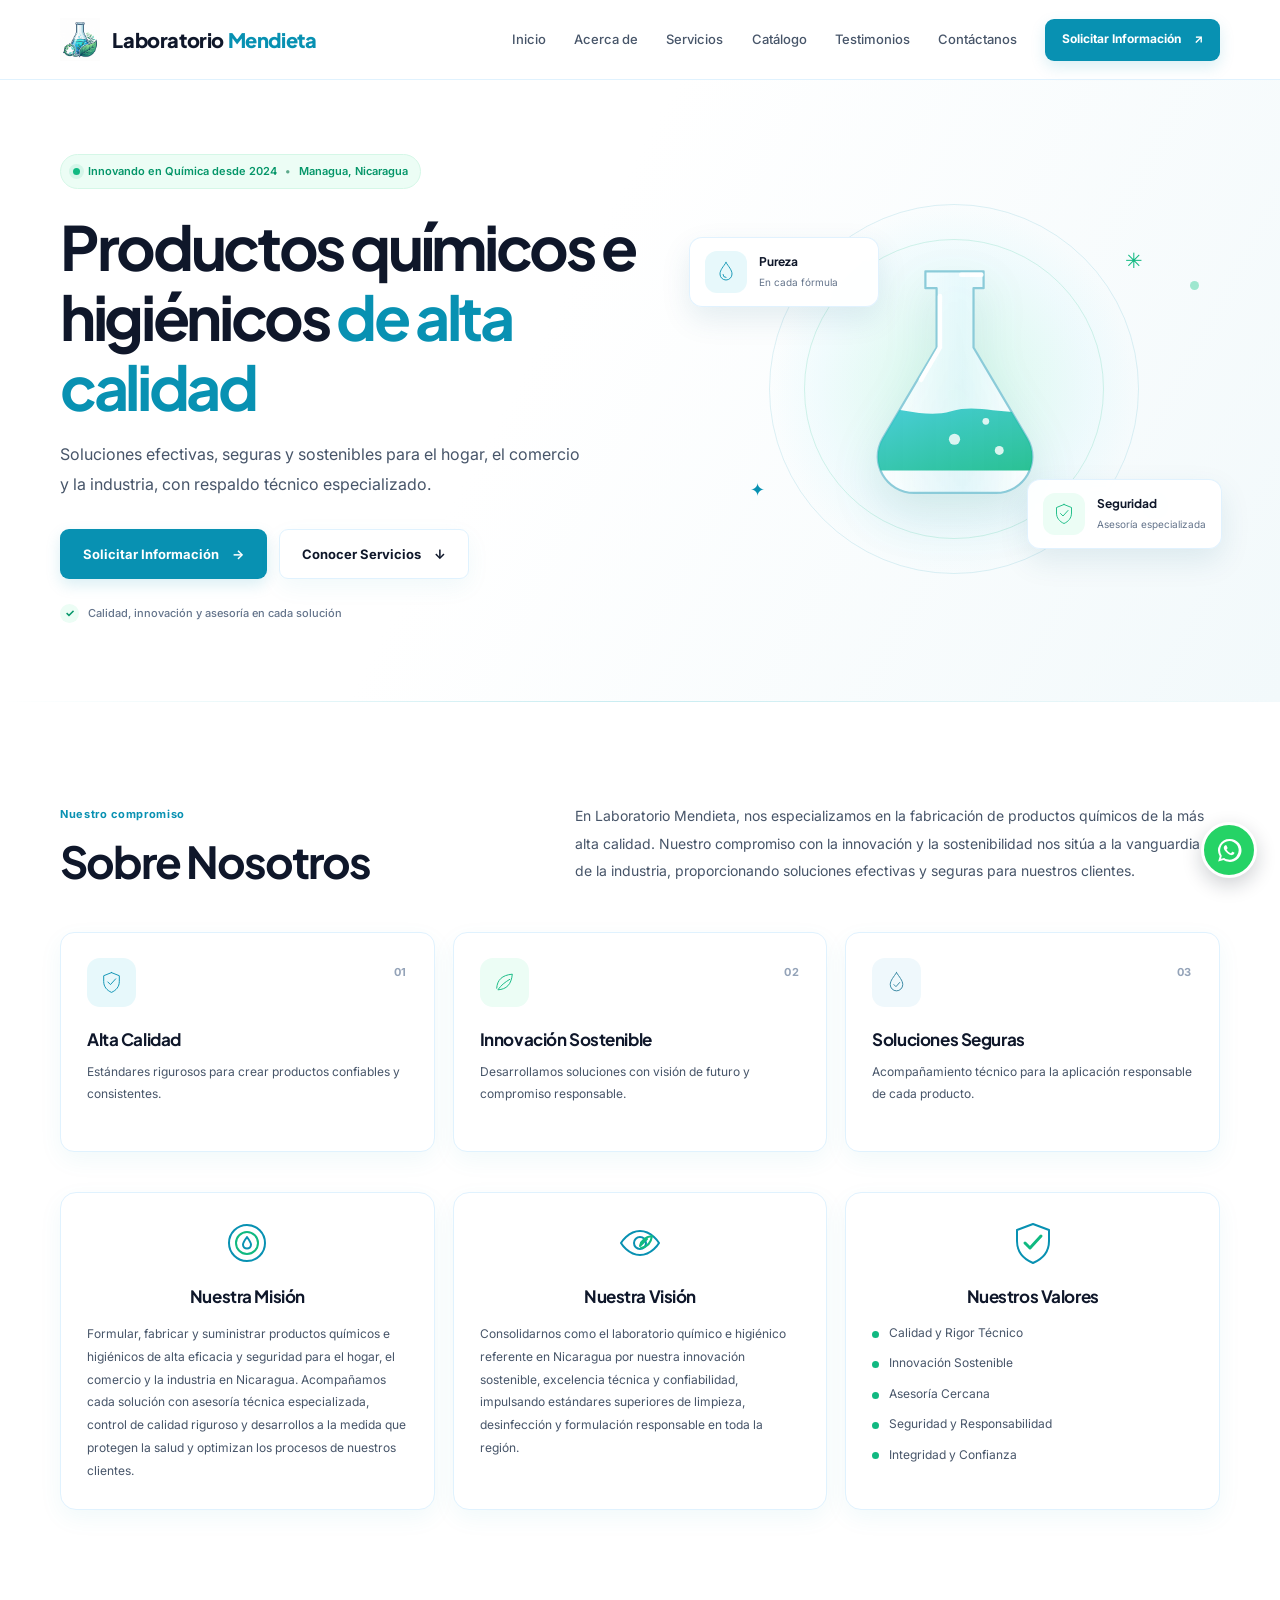
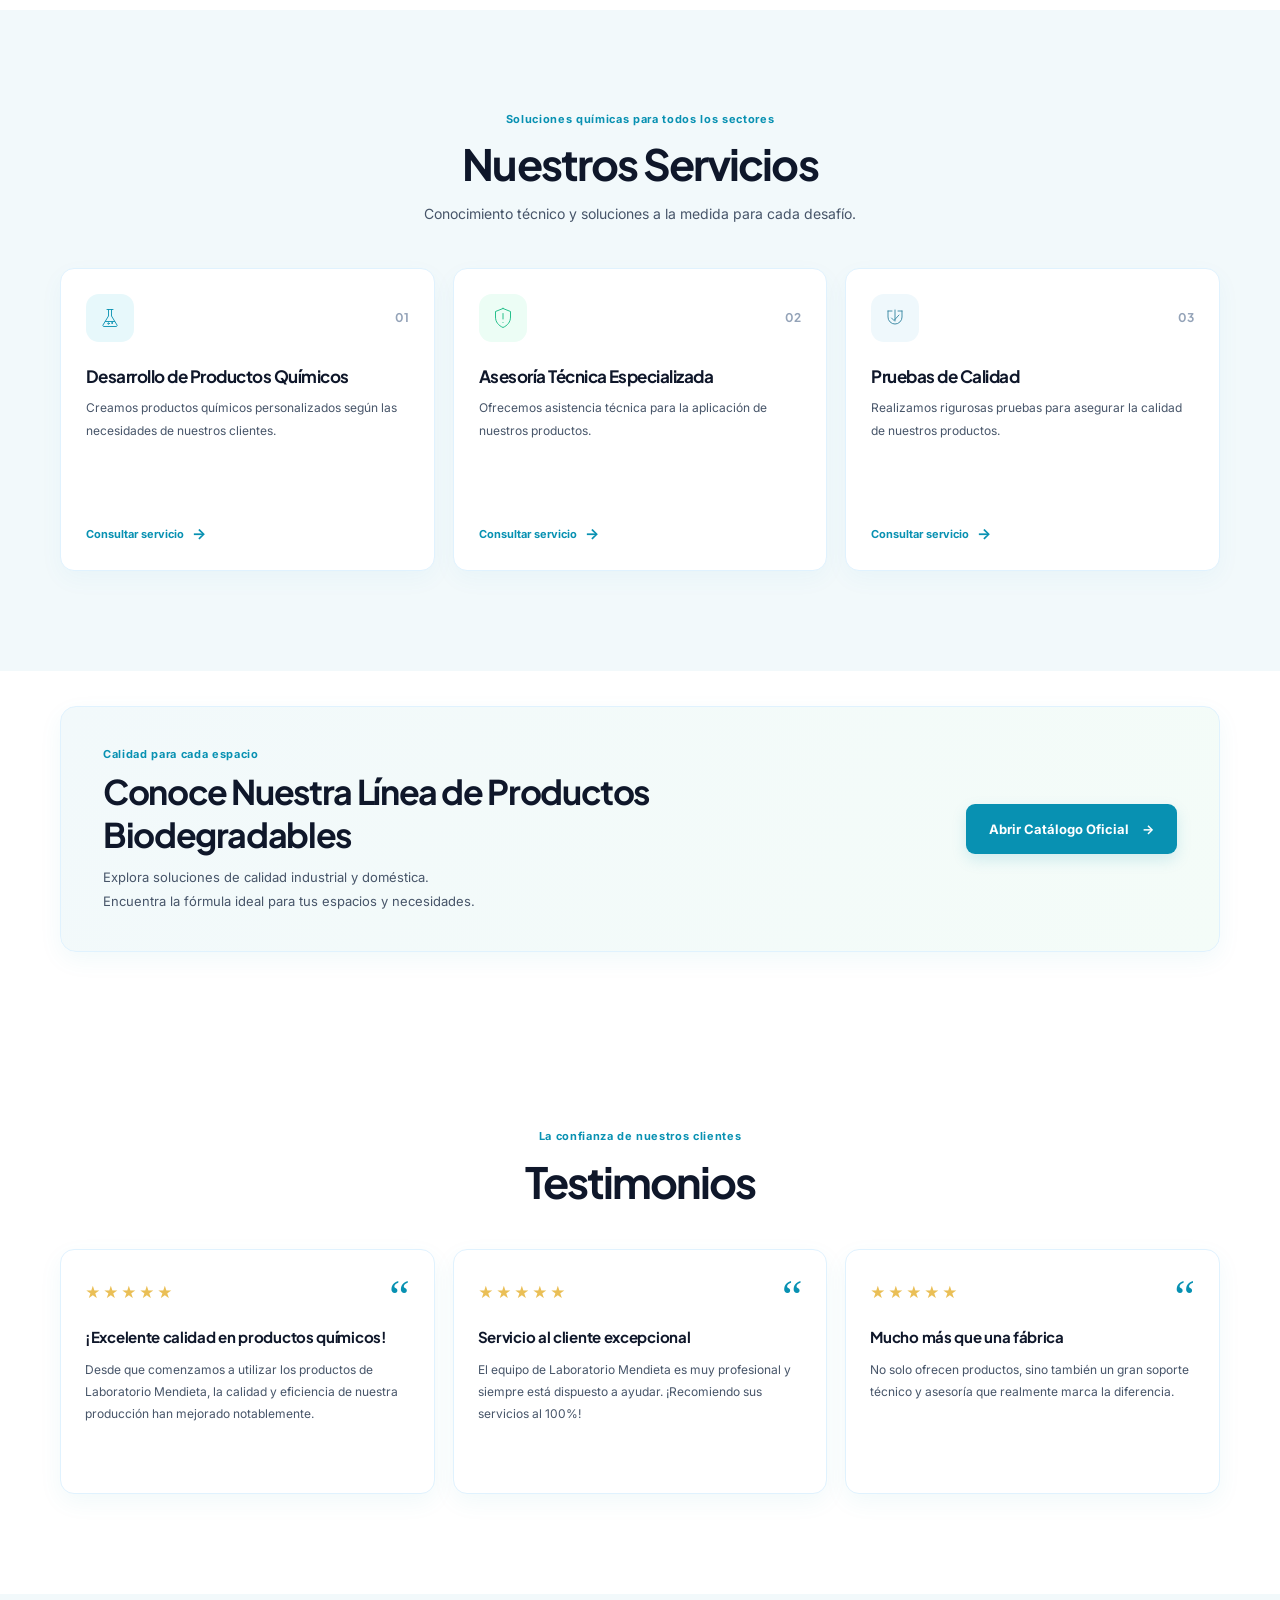
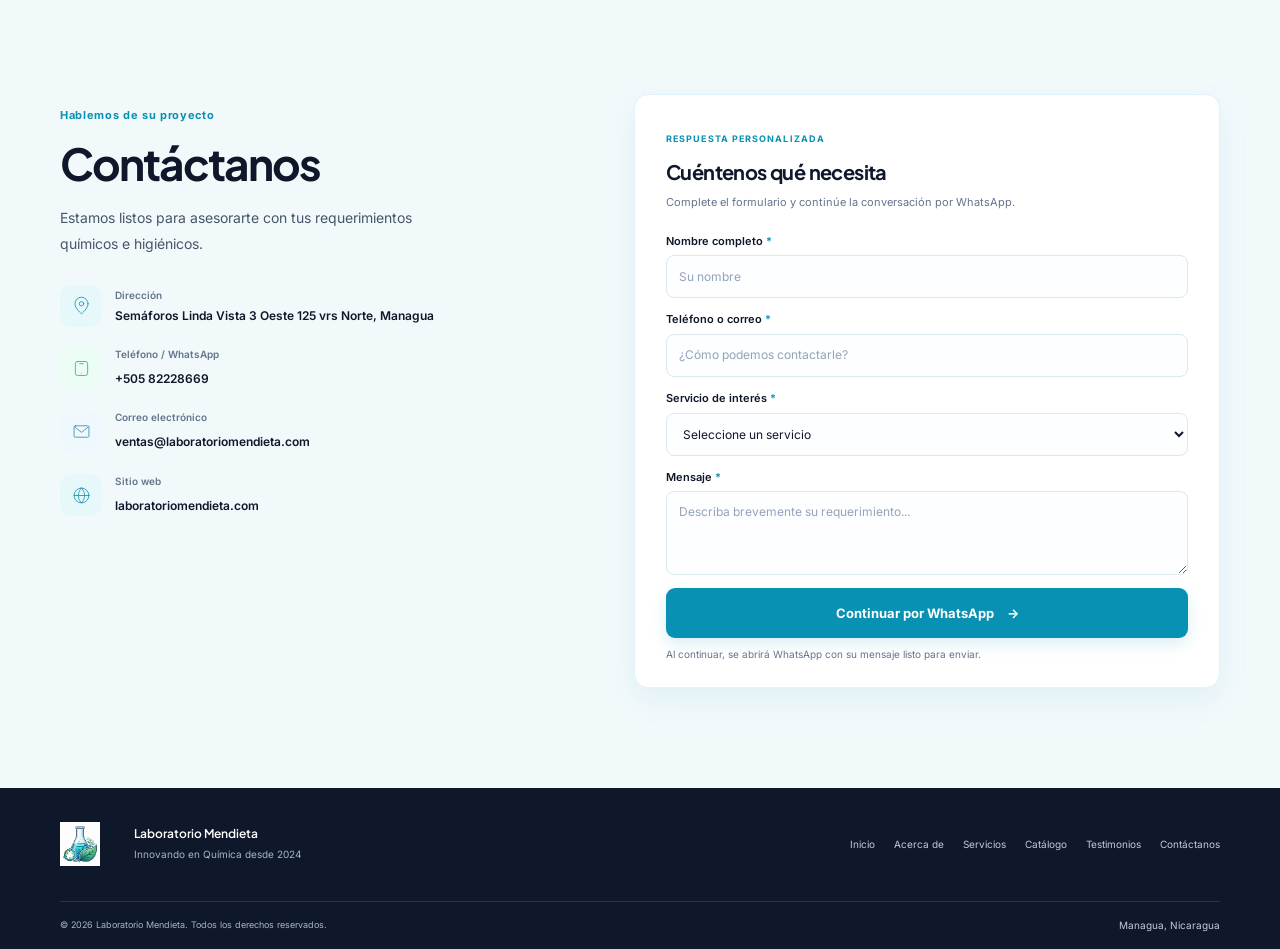
==== commit 23972a9e: "Agregar logotipo de Laboratorio Mendieta como favicon Co-authored-by: Copilot <223556219+Copilot@use" ====
--- a/index.html
+++ b/index.html
@@ -6,6 +6,8 @@
   <meta name="theme-color" content="#ffffff">
   <meta name="description" content="Fabricación de productos químicos e higiénicos de alta calidad, desarrollo de fórmulas personalizadas, asesoría técnica y pruebas de calidad en Managua, Nicaragua.">
   <title>Laboratorio Mendieta | Productos Químicos e Higiénicos en Managua</title>
+  <link rel="icon" type="image/png" href="images/Logotipo.png">
+  <link rel="apple-touch-icon" href="images/Logotipo.png">
   <link rel="preconnect" href="https://fonts.googleapis.com">
   <link rel="preconnect" href="https://fonts.gstatic.com" crossorigin>
   <link href="https://fonts.googleapis.com/css2?family=Inter:wght@400;500;600;700&family=Plus+Jakarta+Sans:wght@400;500;600;700;800&display=swap" rel="stylesheet">
